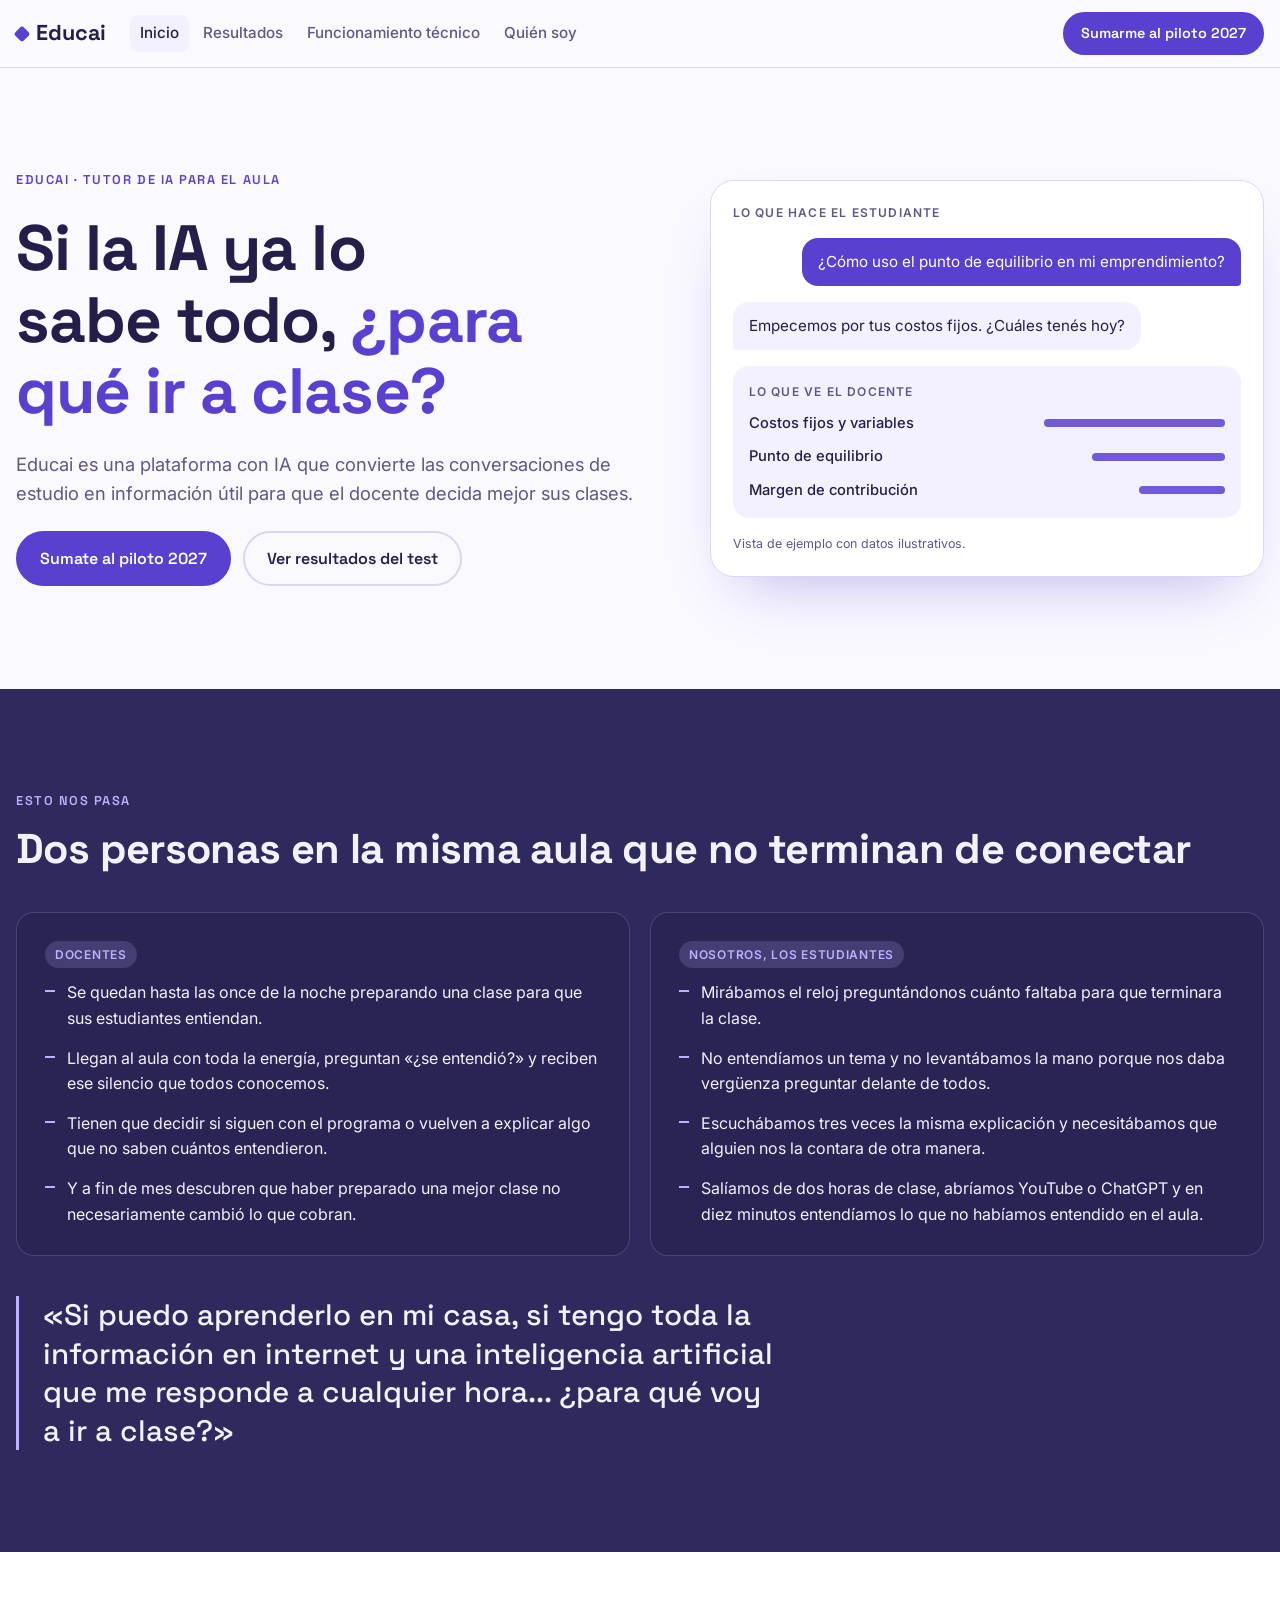
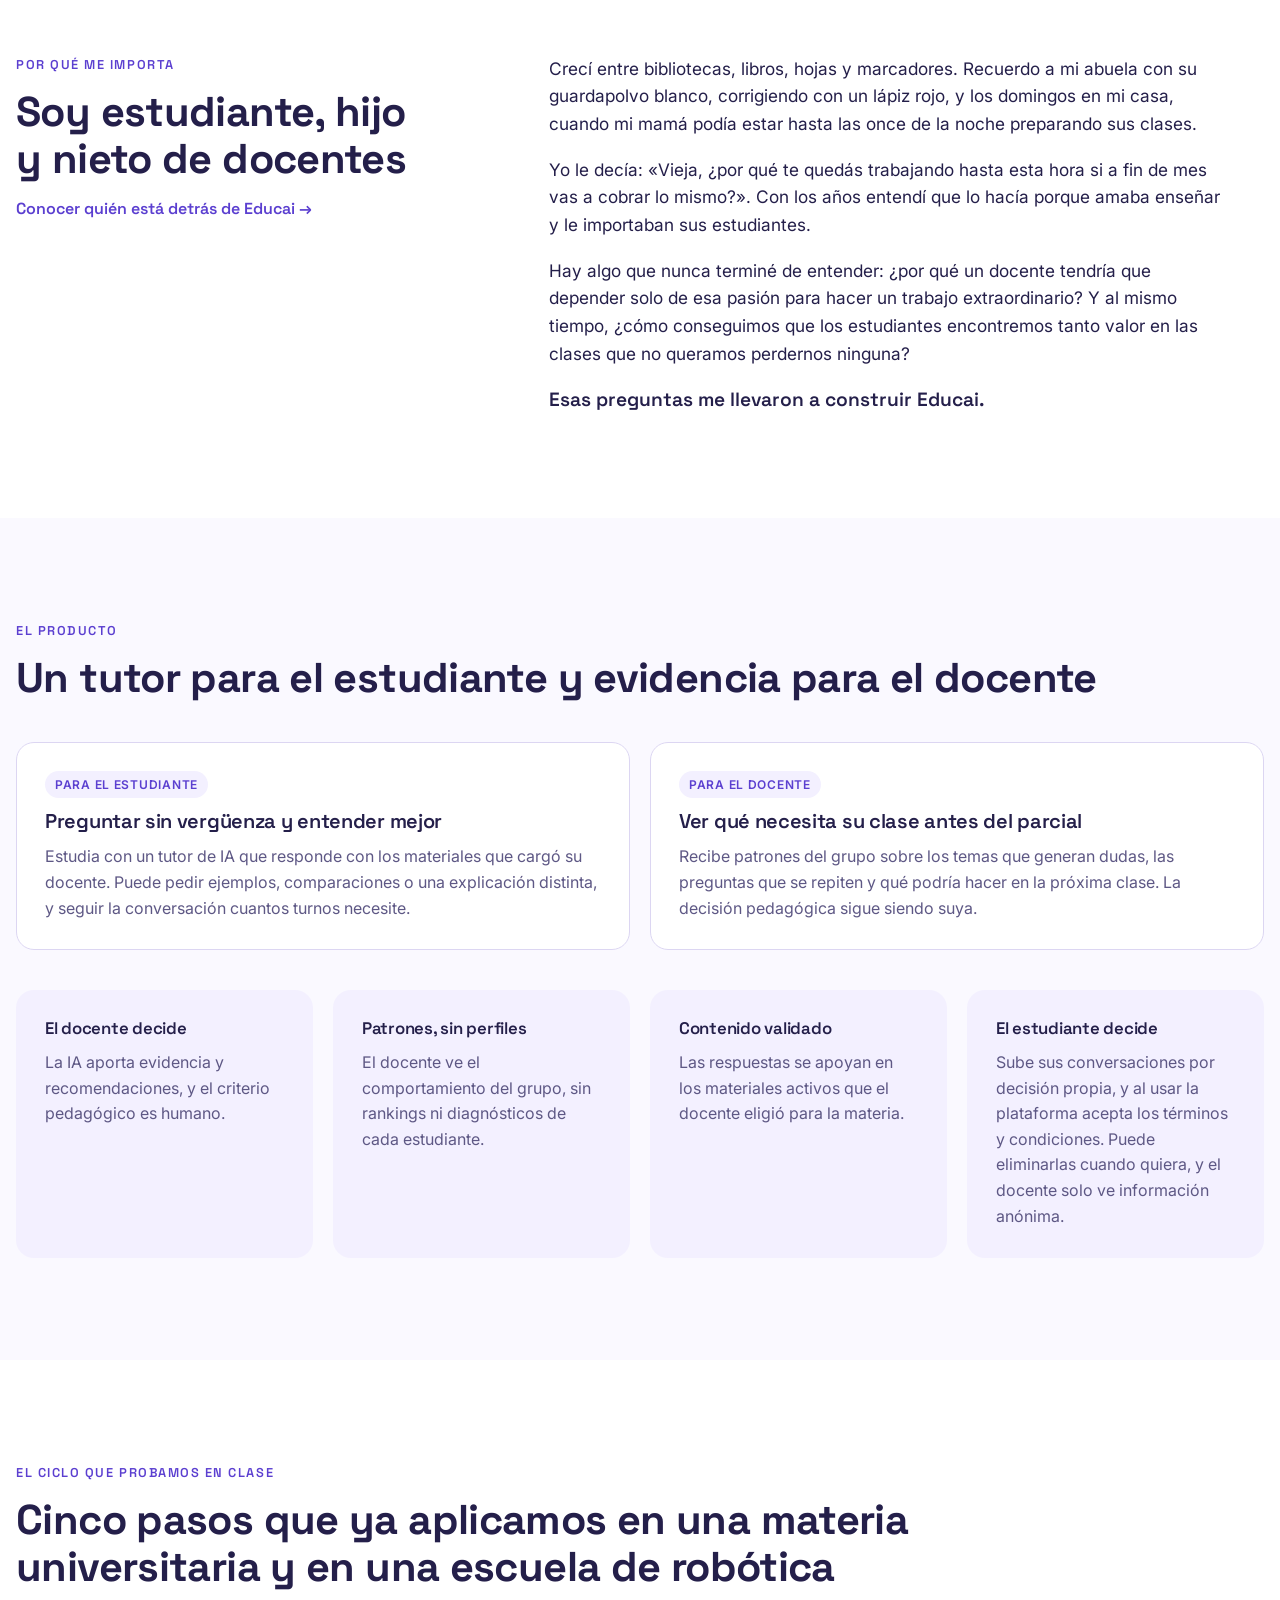
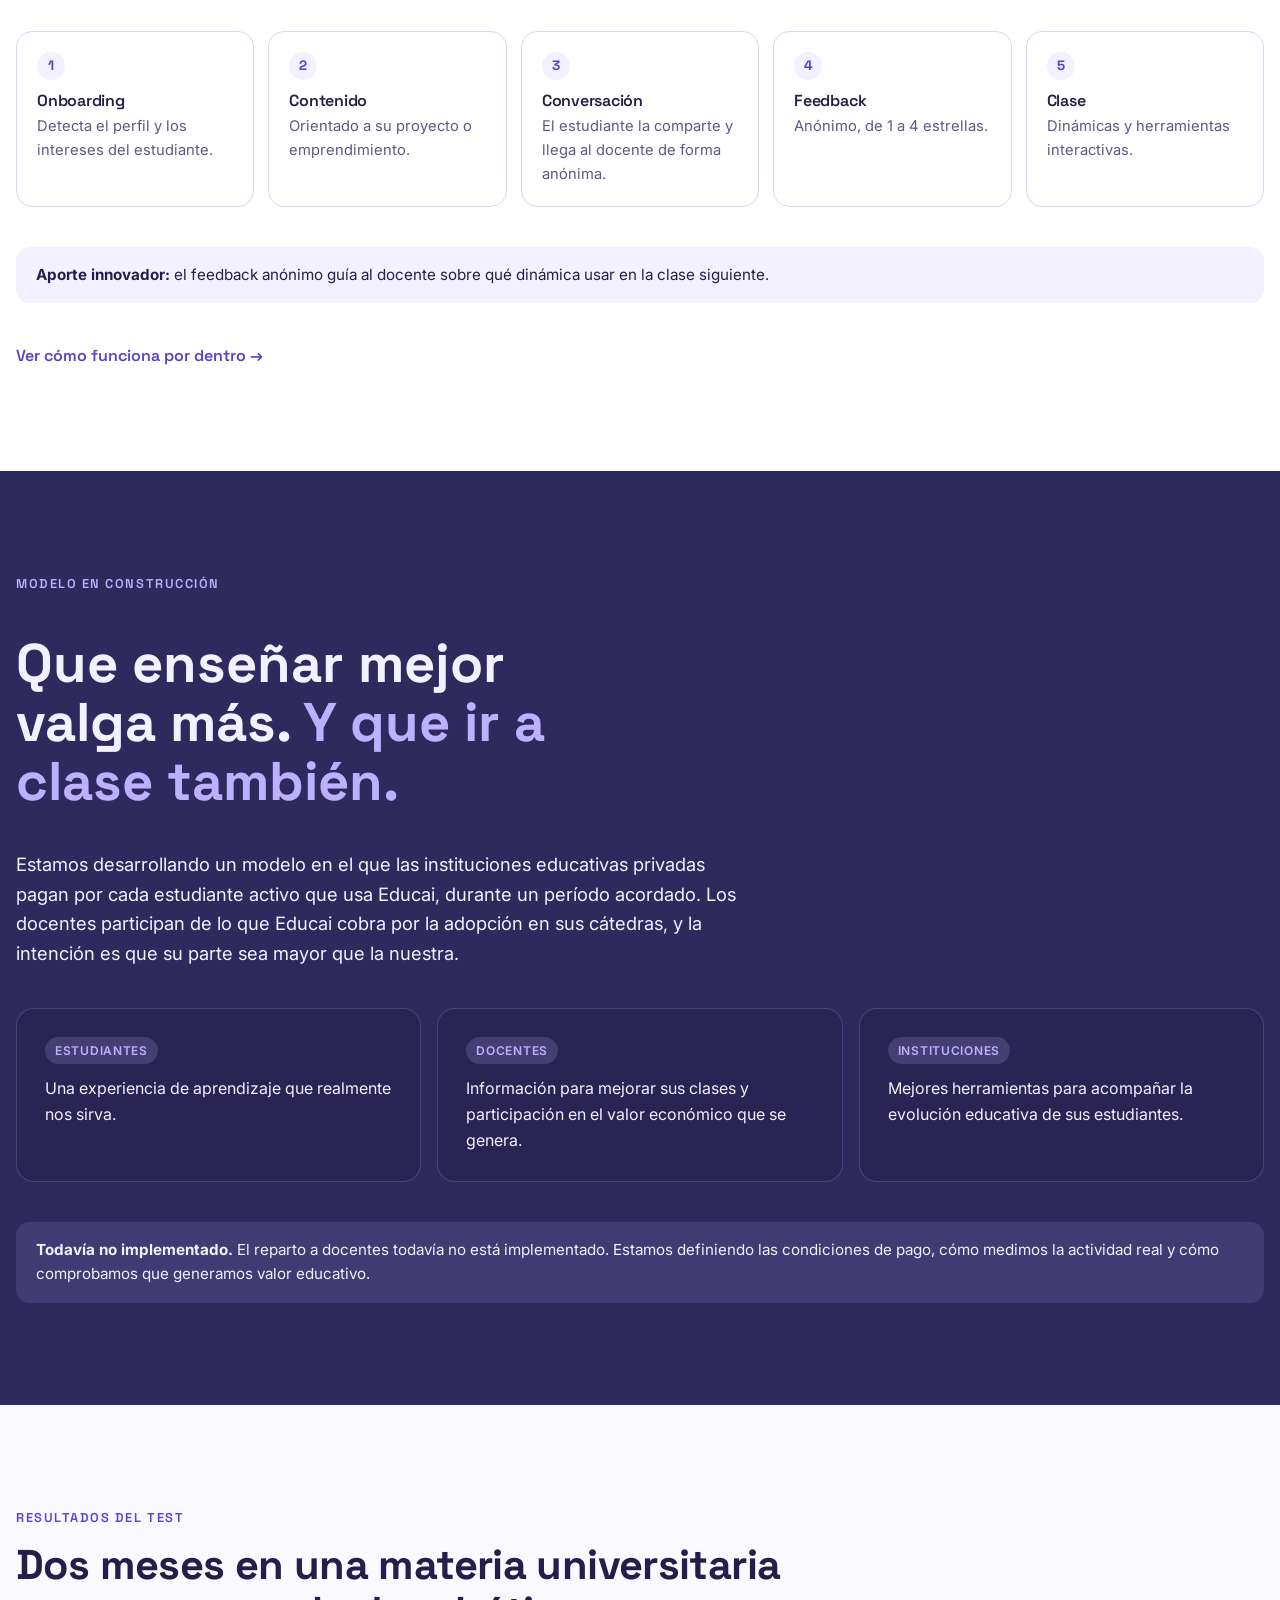
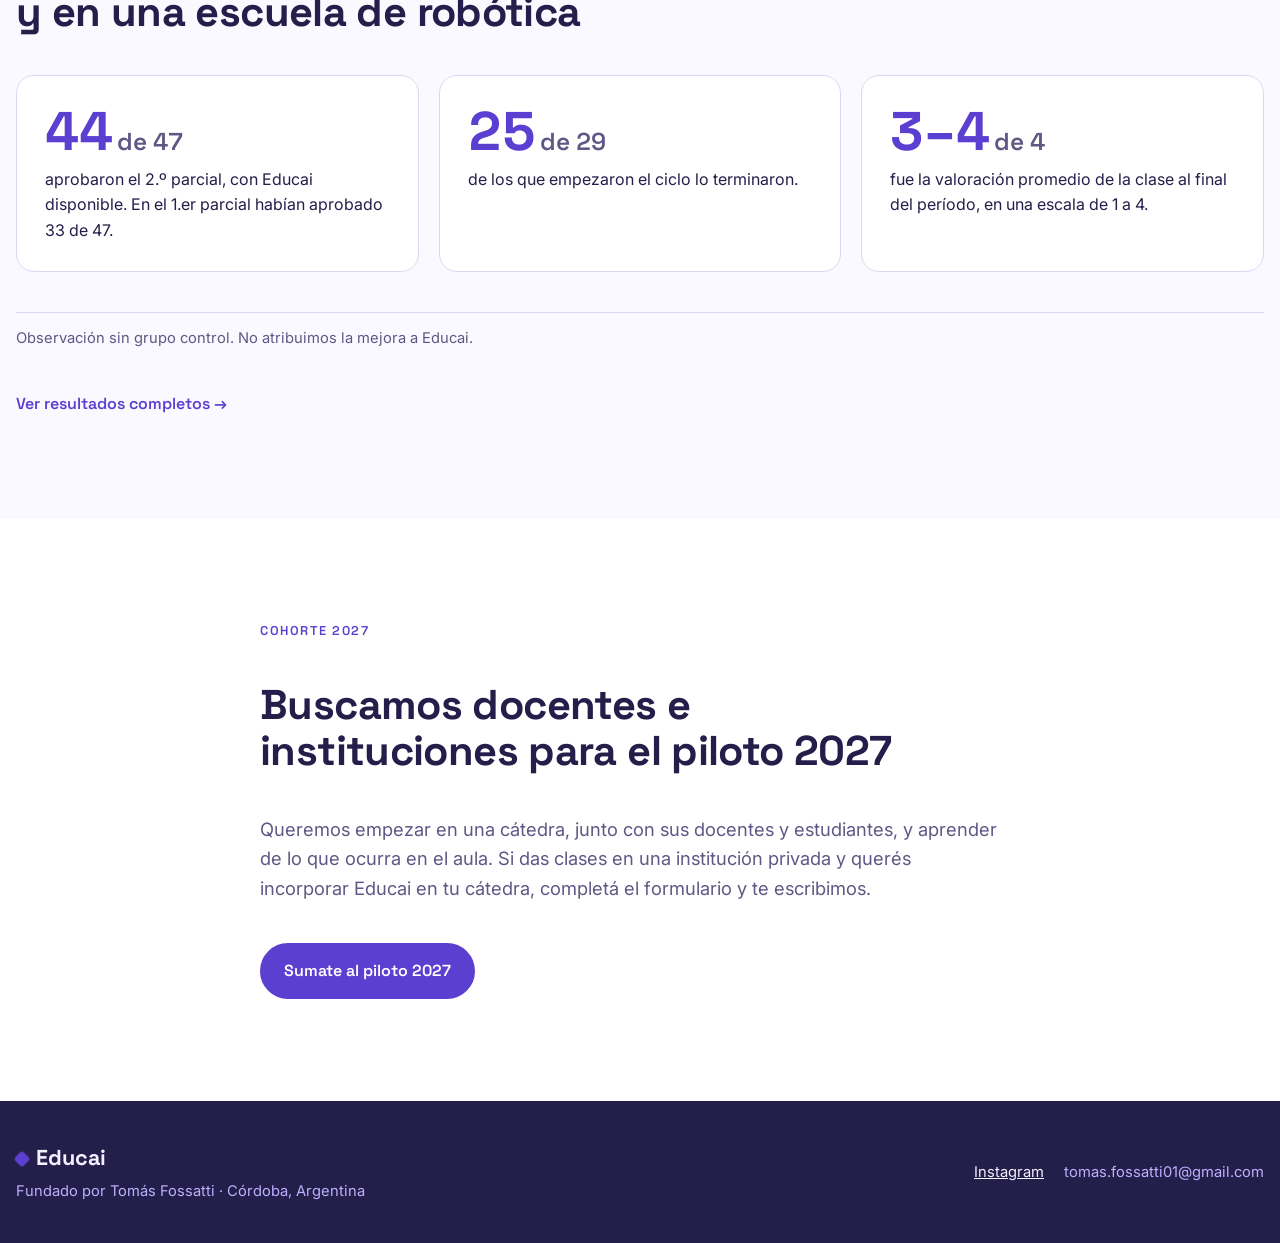
==== index.html @ 040fc328 "Landing como sitio de cuatro vistas, paleta violeta Co-Authored-By: Claude Opus 5.5 <noreply@anthrop" ====
<!doctype html>
<html lang="es">
<head>
<meta charset="utf-8">
<meta name="viewport" content="width=device-width, initial-scale=1, viewport-fit=cover">
<meta name="description" content="Educai es una plataforma con IA que convierte las conversaciones de estudio en información útil para que el docente decida mejor sus clases.">
<style>:root{padding-top:env(safe-area-inset-top,0px);padding-bottom:env(safe-area-inset-bottom,0px)}body{margin:0}img{max-width:100%}[hidden]{display:none!important}</style>
<title>Educai</title>
<link rel="preconnect" href="https://fonts.googleapis.com">
<link rel="stylesheet" href="https://fonts.googleapis.com/css2?family=Space+Grotesk:wght@500;600;700&family=Inter:wght@400;500;600&display=swap">
<style>
/* Layout: bandas a todo el ancho que alternan claro, blanco y oscuro; contenido centrado hasta 1280px; cuatro vistas por hash */
:root{
  --bg:#FAF9FF; --surface:#FFFFFF; --ink:#241F4A; --muted:#5E5885;
  --accent:#5B3FD0; --accent-ink:#FFFFFF; --tint:#F3F0FF; --line:#DCD6F2;
  --dark:#2F2A5E; --dark-deep:#241F4A; --on-dark:#F3F0FF; --on-dark-muted:#BDB0FF; --lilac:#BDB0FF;
  --warn-bg:#FFF6E5; --warn-line:#F0D49A; --warn-ink:#6B4A00;
  --display:"Space Grotesk",ui-sans-serif,system-ui,sans-serif;
  --body:"Inter",ui-sans-serif,system-ui,-apple-system,"Segoe UI",sans-serif;
  --radius:18px;
}
@media (prefers-color-scheme: dark){:root:not([data-theme="light"]){
  --bg:#14112B; --surface:#1C1838; --ink:#ECE8FF; --muted:#A9A2D1;
  --accent:#9A85FF; --accent-ink:#14112B; --tint:#221D45; --line:#352F63;
  --dark:#221D47; --dark-deep:#0E0C22; --on-dark:#F3F0FF; --on-dark-muted:#BDB0FF; --lilac:#BDB0FF;
  --warn-bg:#2E2510; --warn-line:#5C4818; --warn-ink:#F2D598; color-scheme:dark}}
:root[data-theme="dark"]{
  --bg:#14112B; --surface:#1C1838; --ink:#ECE8FF; --muted:#A9A2D1;
  --accent:#9A85FF; --accent-ink:#14112B; --tint:#221D45; --line:#352F63;
  --dark:#221D47; --dark-deep:#0E0C22; --on-dark:#F3F0FF; --on-dark-muted:#BDB0FF; --lilac:#BDB0FF;
  --warn-bg:#2E2510; --warn-line:#5C4818; --warn-ink:#F2D598; color-scheme:dark}

*{box-sizing:border-box}
body{background:var(--bg);color:var(--ink);font-family:var(--body);font-size:16px;line-height:1.6;-webkit-font-smoothing:antialiased}
h1,h2,h3,h4{font-family:var(--display);line-height:1.12;margin:0;text-wrap:balance;letter-spacing:-.015em}
h1{font-size:clamp(2.2rem,5.2vw,4rem);font-weight:700}
h2{font-size:clamp(1.7rem,3.4vw,2.6rem);font-weight:700}
h3{font-size:1.25rem;font-weight:600}
h4{font-size:1.05rem;font-weight:600}
p{margin:0}
a{color:var(--accent)}
a:focus-visible,button:focus-visible{outline:3px solid var(--accent);outline-offset:3px;border-radius:8px}

.band{padding-left:max(16px,env(safe-area-inset-left,0px));padding-right:max(16px,env(safe-area-inset-right,0px));padding-block:clamp(56px,8vw,104px)}
.band.white{background:var(--surface)}
.band.dark{background:var(--dark);color:var(--on-dark)}
.band.dark .eyebrow{color:var(--lilac)}
.wrap{max-width:1280px;margin:0 auto;display:flex;flex-direction:column;gap:40px}
.narrow{max-width:760px}
.eyebrow{font-family:var(--display);font-size:.8rem;font-weight:600;text-transform:uppercase;letter-spacing:.12em;color:var(--accent)}
.lead{font-size:1.15rem;color:var(--muted);max-width:62ch}
.dark .lead{color:var(--on-dark-muted)}
.stack{display:flex;flex-direction:column;gap:14px}
.grid{display:grid;gap:20px}
.g2{grid-template-columns:repeat(auto-fit,minmax(min(100%,420px),1fr))}
.g3{grid-template-columns:repeat(auto-fit,minmax(min(100%,280px),1fr))}
.g4{grid-template-columns:repeat(auto-fit,minmax(min(100%,230px),1fr))}
.g2>*,.g3>*,.g4>*{min-width:0}

/* header */
body::before{content:"";position:fixed;inset:0 0 auto;height:env(safe-area-inset-top,0px);z-index:10;background:var(--bg)}
header.site{position:sticky;top:env(safe-area-inset-top,0px);z-index:9;background:color-mix(in srgb,var(--bg) 92%,transparent);backdrop-filter:blur(10px);border-bottom:1px solid var(--line);padding-left:max(16px,env(safe-area-inset-left,0px));padding-right:max(16px,env(safe-area-inset-right,0px));padding-block:12px}
.nav{max-width:1280px;margin:0 auto;display:flex;align-items:center;gap:24px;flex-wrap:wrap}
.logo{font-family:var(--display);font-weight:700;font-size:1.35rem;text-decoration:none;color:var(--ink);display:flex;align-items:center;gap:8px}
.logo i{width:12px;height:12px;border-radius:3px;background:var(--accent);transform:rotate(45deg);display:inline-block}
.links{display:flex;gap:4px;flex-wrap:wrap;flex:1}
.links a{text-decoration:none;color:var(--muted);font-weight:500;font-size:.95rem;padding:6px 10px;border-radius:8px}
.links a:hover{color:var(--ink);background:var(--tint)}
.links a[aria-current="page"]{color:var(--ink);background:var(--tint)}
.menu-btn{display:none}
@media (max-width:860px){
  .links{order:3;flex-basis:100%;display:none;flex-direction:column}
  .links.open{display:flex}
  .menu-btn{display:inline-flex;margin-left:auto;background:none;border:1px solid var(--line);color:var(--ink);border-radius:10px;padding:8px 12px;font:600 .9rem var(--body);cursor:pointer}
  .nav .btn.small{display:none}
}

/* buttons */
.btn{display:inline-flex;align-items:center;gap:8px;font-family:var(--display);font-weight:600;font-size:1rem;text-decoration:none;padding:13px 22px;border-radius:999px;background:var(--accent);color:var(--accent-ink);border:2px solid var(--accent);transition:transform .15s ease}
.btn:hover{transform:translateY(-1px)}
.btn.ghost{background:transparent;color:var(--ink);border-color:var(--line)}
.btn.small{padding:8px 16px;font-size:.9rem}
.dark .btn{background:var(--lilac);border-color:var(--lilac);color:var(--dark-deep)}
.row{display:flex;gap:12px;flex-wrap:wrap;align-items:center}
.more{font-weight:600;text-decoration:none;font-family:var(--display)}
.more:hover{text-decoration:underline}

/* cards */
.card{background:var(--surface);border:1px solid var(--line);border-radius:var(--radius);padding:28px;display:flex;flex-direction:column;gap:12px}
.card.tint{background:var(--tint);border-color:transparent}
.card .muted,.muted{color:var(--muted)}
.dark .card{background:color-mix(in srgb,var(--dark-deep) 55%,var(--dark));border-color:color-mix(in srgb,var(--lilac) 22%,transparent);color:var(--on-dark)}
.dark .muted,.dark .card .muted{color:var(--on-dark-muted)}
.tag{display:inline-block;font-size:.75rem;font-weight:600;letter-spacing:.06em;text-transform:uppercase;color:var(--accent);background:var(--tint);padding:4px 10px;border-radius:999px;align-self:flex-start}
.dark .tag{background:color-mix(in srgb,var(--lilac) 18%,transparent);color:var(--lilac)}
.chips{display:flex;flex-wrap:wrap;gap:8px}
.chip{font-size:.85rem;font-weight:500;padding:6px 12px;border-radius:999px;border:1px solid var(--line);background:var(--surface)}

/* hero */
.hero{display:grid;grid-template-columns:1.15fr 1fr;gap:56px;align-items:center}
.hero>*{min-width:0}
@media (max-width:920px){.hero{grid-template-columns:1fr}}
.hero h1 em{font-style:normal;color:var(--accent)}

/* demo card */
.demo{background:var(--surface);border:1px solid var(--line);border-radius:24px;padding:22px;display:flex;flex-direction:column;gap:16px;box-shadow:0 30px 60px -30px color-mix(in srgb,var(--accent) 40%,transparent)}
.demo-label{font-size:.75rem;font-weight:600;text-transform:uppercase;letter-spacing:.1em;color:var(--muted)}
.bubble{padding:12px 16px;border-radius:16px;font-size:.95rem;max-width:88%}
.bubble.me{align-self:flex-end;background:var(--accent);color:var(--accent-ink);border-bottom-right-radius:4px}
.bubble.ai{align-self:flex-start;background:var(--tint);border-bottom-left-radius:4px}
.teacher{background:var(--tint);border-radius:16px;padding:16px;display:flex;flex-direction:column;gap:10px}
.topic{display:flex;align-items:center;gap:10px;font-size:.92rem;font-weight:500}
.topic b{flex:1;font-weight:500}
.topic span{height:8px;border-radius:4px;background:var(--accent);opacity:.85}
.demo small{font-size:.78rem;color:var(--muted)}

/* tension */
.voices{display:grid;grid-template-columns:1fr 1fr;gap:20px}
.voices>*{min-width:0}
@media (max-width:820px){.voices{grid-template-columns:1fr}}
.voices ul{margin:0;padding:0;list-style:none;display:flex;flex-direction:column;gap:14px}
.voices li{padding-left:22px;position:relative}
.voices li::before{content:"";position:absolute;left:0;top:.62em;width:10px;height:2px;background:var(--lilac)}
blockquote.big{margin:0;font-family:var(--display);font-size:clamp(1.3rem,2.5vw,1.85rem);line-height:1.3;font-weight:500;max-width:40ch;border-left:3px solid var(--lilac);padding-left:24px}

/* story */
.story{display:grid;grid-template-columns:.8fr 1.2fr;gap:56px}
.story>*{min-width:0}
@media (max-width:860px){.story{grid-template-columns:1fr;gap:28px}}
.prose{display:flex;flex-direction:column;gap:18px;font-size:1.08rem;max-width:62ch}
.prose p:last-child{font-family:var(--display);font-weight:600;font-size:1.2rem}

/* principles numbered markers only where sequences */
.steps{display:grid;grid-template-columns:repeat(5,1fr);gap:14px;counter-reset:s}
.steps>*{min-width:0}
@media (max-width:980px){.steps{grid-template-columns:1fr 1fr}}
@media (max-width:520px){.steps{grid-template-columns:1fr}}
.step{background:var(--surface);border:1px solid var(--line);border-radius:16px;padding:20px;display:flex;flex-direction:column;gap:6px;counter-increment:s}
.step::before{content:counter(s);font-family:var(--display);font-weight:700;font-size:.85rem;width:28px;height:28px;border-radius:50%;display:grid;place-items:center;background:var(--tint);color:var(--accent);margin-bottom:6px}
.step h4{font-size:1rem}
.step p{font-size:.92rem;color:var(--muted)}
.note{background:var(--tint);border-radius:14px;padding:16px 20px;font-size:.95rem}
.note.warn{background:var(--warn-bg);border:1px solid var(--warn-line);color:var(--warn-ink)}
.dark .note{background:color-mix(in srgb,var(--lilac) 12%,transparent);color:var(--on-dark)}

/* model */
.slogan{font-family:var(--display);font-size:clamp(2rem,4.6vw,3.4rem);font-weight:700;line-height:1.08;max-width:18ch}
.slogan span{color:var(--lilac)}
.who-gets{display:grid;grid-template-columns:repeat(3,1fr);gap:16px}
.who-gets>*{min-width:0}
@media (max-width:820px){.who-gets{grid-template-columns:1fr}}

/* stats */
.stat{display:flex;flex-direction:column;gap:8px}
.stat .n{font-family:var(--display);font-weight:700;font-size:clamp(2.4rem,5vw,3.4rem);line-height:1;color:var(--accent);font-variant-numeric:tabular-nums}
.stat .n small{font-size:.45em;color:var(--muted);font-weight:600;margin-left:4px}
.caveat{font-size:.92rem;color:var(--muted);border-top:1px solid var(--line);padding-top:14px}

/* bars */
.bars{display:flex;flex-direction:column;gap:18px}
.bar-row{display:grid;grid-template-columns:minmax(0,1fr);gap:6px}
.bar-head{display:flex;justify-content:space-between;gap:12px;font-size:.92rem;flex-wrap:wrap}
.bar-head b{font-variant-numeric:tabular-nums;font-family:var(--display)}
.track{height:28px;border-radius:8px;background:var(--tint);position:relative;overflow:hidden}
.fill{height:100%;border-radius:8px;background:var(--accent)}
.fill.soft{background:color-mix(in srgb,var(--accent) 45%,var(--tint))}
.axis{display:flex;justify-content:space-between;font-size:.75rem;color:var(--muted);font-variant-numeric:tabular-nums}
.legend{display:flex;gap:16px;flex-wrap:wrap;font-size:.85rem;color:var(--muted)}
.legend i{display:inline-block;width:12px;height:12px;border-radius:3px;margin-right:6px;vertical-align:-1px}

/* tech */
.flow{display:flex;flex-wrap:wrap;gap:8px;align-items:center}
.flow span{background:var(--surface);border:1px solid var(--line);border-radius:10px;padding:8px 12px;font-size:.9rem;font-weight:500}
.flow span.end{background:var(--accent);border-color:var(--accent);color:var(--accent-ink)}
.flow em{font-style:normal;color:var(--muted)}
.cycle{list-style:none;margin:0;padding:0;display:grid;grid-template-columns:repeat(auto-fit,minmax(min(100%,240px),1fr));gap:12px;counter-reset:c}
.cycle li{counter-increment:c;background:var(--surface);border:1px solid var(--line);border-radius:14px;padding:16px 18px 16px 56px;position:relative;font-size:.94rem;min-width:0}
.cycle li::before{content:counter(c);position:absolute;left:16px;top:15px;width:28px;height:28px;border-radius:50%;background:var(--tint);color:var(--accent);font:700 .85rem var(--display);display:grid;place-items:center}
.cycle li b{display:block;font-family:var(--display);font-size:1rem}
.states{display:grid;grid-template-columns:repeat(auto-fit,minmax(min(100%,240px),1fr));gap:12px}
.state{border-radius:14px;padding:18px;border:1px solid var(--line);background:var(--surface);display:flex;flex-direction:column;gap:6px;min-width:0}
.state code{font-family:ui-monospace,SFMono-Regular,Menlo,monospace;font-weight:600;font-size:.85rem;padding:3px 8px;border-radius:6px;align-self:flex-start}
.s0 code{background:var(--tint);color:var(--muted)}
.s1 code{background:var(--warn-bg);color:var(--warn-ink)}
.s2 code{background:var(--accent);color:var(--accent-ink)}
.mono{font-family:ui-monospace,SFMono-Regular,Menlo,monospace;font-size:.88em;background:var(--tint);padding:1px 6px;border-radius:5px}
.spec{display:flex;flex-direction:column;gap:14px;counter-reset:sp}
.spec .card{counter-increment:sp}
.spec h3::before{content:counter(sp) ". ";color:var(--lilac)}
.status{display:grid;grid-template-columns:1fr 1fr;gap:20px}
.status>*{min-width:0}
@media (max-width:760px){.status{grid-template-columns:1fr}}
.check{list-style:none;margin:0;padding:0;display:flex;flex-direction:column;gap:8px}
.check li{display:flex;gap:10px;align-items:baseline;font-size:.96rem}
.check li::before{content:"";flex:none;width:10px;height:10px;border-radius:50%;background:var(--accent);transform:translateY(-1px)}
.check.todo li::before{background:transparent;border:2px solid var(--muted)}

/* quien soy */
.photo{aspect-ratio:4/3;max-width:100%;border-radius:var(--radius);background:linear-gradient(135deg,var(--tint),color-mix(in srgb,var(--accent) 22%,var(--tint)));border:1px dashed var(--line);display:flex;align-items:flex-end;padding:16px;font-size:.85rem;color:var(--muted)}
.photo.tall{aspect-ratio:4/5}
.talk{display:grid;grid-template-columns:1.1fr .9fr;gap:28px;align-items:start}
.talk>*{min-width:0}
@media (max-width:860px){.talk{grid-template-columns:1fr}}
.copy{display:flex;align-items:center;gap:10px;flex-wrap:wrap}
.copy code{font-family:ui-monospace,SFMono-Regular,Menlo,monospace;font-size:.95rem;background:var(--surface);border:1px solid var(--line);padding:8px 12px;border-radius:10px;user-select:all;word-break:break-all}
.copy button{font:600 .9rem var(--body);border:1px solid var(--line);background:var(--surface);color:var(--ink);padding:8px 14px;border-radius:10px;cursor:pointer}

/* footer */
footer{background:var(--dark-deep);color:var(--on-dark-muted);padding-left:max(16px,env(safe-area-inset-left,0px));padding-right:max(16px,env(safe-area-inset-right,0px));padding-block:40px;font-size:.92rem}
footer .wrap{flex-direction:row;flex-wrap:wrap;justify-content:space-between;gap:16px;align-items:center}
footer .logo{color:var(--on-dark)}
footer a{color:var(--on-dark)}

.view{display:block}
@media (prefers-reduced-motion:no-preference){.view{animation:in .35s ease both}@keyframes in{from{opacity:.4;transform:translateY(6px)}to{opacity:1;transform:none}}}
</style>
</head>
<body>

<header class="site">
  <nav class="nav" aria-label="Principal">
    <a class="logo" href="#inicio"><i></i>Educai</a>
    <button class="menu-btn" id="menu-btn" aria-expanded="false" aria-controls="links">Menú</button>
    <div class="links" id="links">
      <a href="#inicio" data-r="inicio">Inicio</a>
      <a href="#resultados" data-r="resultados">Resultados</a>
      <a href="#tecnico" data-r="tecnico">Funcionamiento técnico</a>
      <a href="#quien-soy" data-r="quien-soy">Quién soy</a>
    </div>
    <a class="btn small" href="https://forms.gle/H1VRZcY6WzL2wMh96" target="_blank" rel="noopener">Sumarme al piloto 2027</a>
  </nav>
</header>

<main>
<!-- ================= INICIO ================= -->
<section class="view" id="v-inicio">
  <div class="band">
    <div class="wrap">
      <div class="hero">
        <div class="stack" style="gap:22px">
          <span class="eyebrow">Educai · Tutor de IA para el aula</span>
          <h1>Si la IA ya lo sabe todo, <em>¿para qué ir a clase?</em></h1>
          <p class="lead">Educai es una plataforma con IA que convierte las conversaciones de estudio en información útil para que el docente decida mejor sus clases.</p>
          <div class="row">
            <a class="btn" href="https://forms.gle/H1VRZcY6WzL2wMh96" target="_blank" rel="noopener">Sumate al piloto 2027</a>
            <a class="btn ghost" href="#resultados">Ver resultados del test</a>
          </div>
        </div>
        <div class="demo" aria-label="Vista de ejemplo">
          <span class="demo-label">Lo que hace el estudiante</span>
          <div class="bubble me">¿Cómo uso el punto de equilibrio en mi emprendimiento?</div>
          <div class="bubble ai">Empecemos por tus costos fijos. ¿Cuáles tenés hoy?</div>
          <div class="teacher">
            <span class="demo-label">Lo que ve el docente</span>
            <div class="topic"><b>Costos fijos y variables</b><span style="width:38%"></span></div>
            <div class="topic"><b>Punto de equilibrio</b><span style="width:28%"></span></div>
            <div class="topic"><b>Margen de contribución</b><span style="width:18%"></span></div>
          </div>
          <small>Vista de ejemplo con datos ilustrativos.</small>
        </div>
      </div>
    </div>
  </div>

  <div class="band dark">
    <div class="wrap">
      <div class="stack">
        <span class="eyebrow">Esto nos pasa</span>
        <h2>Dos personas en la misma aula que no terminan de conectar</h2>
      </div>
      <div class="voices">
        <div class="card">
          <span class="tag">Docentes</span>
          <ul>
            <li>Se quedan hasta las once de la noche preparando una clase para que sus estudiantes entiendan.</li>
            <li>Llegan al aula con toda la energía, preguntan «¿se entendió?» y reciben ese silencio que todos conocemos.</li>
            <li>Tienen que decidir si siguen con el programa o vuelven a explicar algo que no saben cuántos entendieron.</li>
            <li>Y a fin de mes descubren que haber preparado una mejor clase no necesariamente cambió lo que cobran.</li>
          </ul>
        </div>
        <div class="card">
          <span class="tag">Nosotros, los estudiantes</span>
          <ul>
            <li>Mirábamos el reloj preguntándonos cuánto faltaba para que terminara la clase.</li>
            <li>No entendíamos un tema y no levantábamos la mano porque nos daba vergüenza preguntar delante de todos.</li>
            <li>Escuchábamos tres veces la misma explicación y necesitábamos que alguien nos la contara de otra manera.</li>
            <li>Salíamos de dos horas de clase, abríamos YouTube o ChatGPT y en diez minutos entendíamos lo que no habíamos entendido en el aula.</li>
          </ul>
        </div>
      </div>
      <blockquote class="big">«Si puedo aprenderlo en mi casa, si tengo toda la información en internet y una inteligencia artificial que me responde a cualquier hora... ¿para qué voy a ir a clase?»</blockquote>
    </div>
  </div>

  <div class="band white">
    <div class="wrap">
      <div class="story">
        <div class="stack">
          <span class="eyebrow">Por qué me importa</span>
          <h2>Soy estudiante, hijo y nieto de docentes</h2>
          <a class="more" href="#quien-soy">Conocer quién está detrás de Educai →</a>
        </div>
        <div class="prose">
          <p>Crecí entre bibliotecas, libros, hojas y marcadores. Recuerdo a mi abuela con su guardapolvo blanco, corrigiendo con un lápiz rojo, y los domingos en mi casa, cuando mi mamá podía estar hasta las once de la noche preparando sus clases.</p>
          <p>Yo le decía: «Vieja, ¿por qué te quedás trabajando hasta esta hora si a fin de mes vas a cobrar lo mismo?». Con los años entendí que lo hacía porque amaba enseñar y le importaban sus estudiantes.</p>
          <p>Hay algo que nunca terminé de entender: ¿por qué un docente tendría que depender solo de esa pasión para hacer un trabajo extraordinario? Y al mismo tiempo, ¿cómo conseguimos que los estudiantes encontremos tanto valor en las clases que no queramos perdernos ninguna?</p>
          <p>Esas preguntas me llevaron a construir Educai.</p>
        </div>
      </div>
    </div>
  </div>

  <div class="band">
    <div class="wrap">
      <div class="stack">
        <span class="eyebrow">El producto</span>
        <h2>Un tutor para el estudiante y evidencia para el docente</h2>
      </div>
      <div class="grid g2">
        <div class="card">
          <span class="tag">Para el estudiante</span>
          <h3>Preguntar sin vergüenza y entender mejor</h3>
          <p class="muted">Estudia con un tutor de IA que responde con los materiales que cargó su docente. Puede pedir ejemplos, comparaciones o una explicación distinta, y seguir la conversación cuantos turnos necesite.</p>
        </div>
        <div class="card">
          <span class="tag">Para el docente</span>
          <h3>Ver qué necesita su clase antes del parcial</h3>
          <p class="muted">Recibe patrones del grupo sobre los temas que generan dudas, las preguntas que se repiten y qué podría hacer en la próxima clase. La decisión pedagógica sigue siendo suya.</p>
        </div>
      </div>
      <div class="grid g4">
        <div class="card tint"><h4>El docente decide</h4><p class="muted">La IA aporta evidencia y recomendaciones, y el criterio pedagógico es humano.</p></div>
        <div class="card tint"><h4>Patrones, sin perfiles</h4><p class="muted">El docente ve el comportamiento del grupo, sin rankings ni diagnósticos de cada estudiante.</p></div>
        <div class="card tint"><h4>Contenido validado</h4><p class="muted">Las respuestas se apoyan en los materiales activos que el docente eligió para la materia.</p></div>
        <div class="card tint"><h4>El estudiante decide</h4><p class="muted">Sube sus conversaciones por decisión propia, y al usar la plataforma acepta los términos y condiciones. Puede eliminarlas cuando quiera, y el docente solo ve información anónima.</p></div>
      </div>
    </div>
  </div>

  <div class="band white">
    <div class="wrap">
      <div class="stack">
        <span class="eyebrow">El ciclo que probamos en clase</span>
        <h2>Cinco pasos que ya aplicamos en una materia universitaria y en una escuela de robótica</h2>
      </div>
      <div class="steps">
        <div class="step"><h4>Onboarding</h4><p>Detecta el perfil y los intereses del estudiante.</p></div>
        <div class="step"><h4>Contenido</h4><p>Orientado a su proyecto o emprendimiento.</p></div>
        <div class="step"><h4>Conversación</h4><p>El estudiante la comparte y llega al docente de forma anónima.</p></div>
        <div class="step"><h4>Feedback</h4><p>Anónimo, de 1 a 4 estrellas.</p></div>
        <div class="step"><h4>Clase</h4><p>Dinámicas y herramientas interactivas.</p></div>
      </div>
      <div class="note"><b>Aporte innovador:</b> el feedback anónimo guía al docente sobre qué dinámica usar en la clase siguiente.</div>
      <a class="more" href="#tecnico">Ver cómo funciona por dentro →</a>
    </div>
  </div>

  <div class="band dark">
    <div class="wrap">
      <span class="eyebrow">Modelo en construcción</span>
      <p class="slogan">Que enseñar mejor valga más. <span>Y que ir a clase también.</span></p>
      <p class="lead" style="color:var(--on-dark)">Estamos desarrollando un modelo en el que las instituciones educativas privadas pagan por cada estudiante activo que usa Educai, durante un período acordado. Los docentes participan de lo que Educai cobra por la adopción en sus cátedras, y la intención es que su parte sea mayor que la nuestra.</p>
      <div class="who-gets">
        <div class="card"><span class="tag">Estudiantes</span><p>Una experiencia de aprendizaje que realmente nos sirva.</p></div>
        <div class="card"><span class="tag">Docentes</span><p>Información para mejorar sus clases y participación en el valor económico que se genera.</p></div>
        <div class="card"><span class="tag">Instituciones</span><p>Mejores herramientas para acompañar la evolución educativa de sus estudiantes.</p></div>
      </div>
      <div class="note"><b>Todavía no implementado.</b> El reparto a docentes todavía no está implementado. Estamos definiendo las condiciones de pago, cómo medimos la actividad real y cómo comprobamos que generamos valor educativo.</div>
    </div>
  </div>

  <div class="band">
    <div class="wrap">
      <div class="stack">
        <span class="eyebrow">Resultados del test</span>
        <h2>Dos meses en una materia universitaria y en una escuela de robótica</h2>
      </div>
      <div class="grid g3">
        <div class="card stat"><span class="n">44<small>de 47</small></span><p>aprobaron el 2.º parcial, con Educai disponible. En el 1.er parcial habían aprobado 33 de 47.</p></div>
        <div class="card stat"><span class="n">25<small>de 29</small></span><p>de los que empezaron el ciclo lo terminaron.</p></div>
        <div class="card stat"><span class="n">3–4<small>de 4</small></span><p>fue la valoración promedio de la clase al final del período, en una escala de 1 a 4.</p></div>
      </div>
      <p class="caveat">Observación sin grupo control. No atribuimos la mejora a Educai.</p>
      <a class="more" href="#resultados">Ver resultados completos →</a>
    </div>
  </div>

  <div class="band white">
    <div class="wrap narrow" style="margin:0 auto">
      <span class="eyebrow">Cohorte 2027</span>
      <h2>Buscamos docentes e instituciones para el piloto 2027</h2>
      <p class="lead">Queremos empezar en una cátedra, junto con sus docentes y estudiantes, y aprender de lo que ocurra en el aula. Si das clases en una institución privada y querés incorporar Educai en tu cátedra, completá el formulario y te escribimos.</p>
      <div class="row"><a class="btn" href="https://forms.gle/H1VRZcY6WzL2wMh96" target="_blank" rel="noopener">Sumate al piloto 2027</a></div>
    </div>
  </div>
</section>

<!-- ================= RESULTADOS ================= -->
<section class="view" id="v-resultados" hidden>
  <div class="band">
    <div class="wrap">
      <div class="stack" style="gap:18px">
        <span class="eyebrow">Resultados del test</span>
        <h1 style="max-width:22ch">Qué pasó durante dos meses en una materia universitaria y en una escuela de robótica</h1>
        <p class="lead">Aplicamos el ciclo completo de Educai durante dos meses y presentamos los resultados en el congreso Innova Educa 21.</p>
      </div>
      <div class="grid g3">
        <div class="stat"><span class="n">2<small>meses</small></span><p class="muted">de ciclo aplicado en clase.</p></div>
        <div class="stat"><span class="n">47<small>estudiantes</small></span><p class="muted">en una materia universitaria.</p></div>
        <div class="stat"><span class="n">20<small>estudiantes</small></span><p class="muted">de 12 a 18 años en una escuela de robótica.</p></div>
      </div>
    </div>
  </div>

  <div class="band white">
    <div class="wrap">
      <div class="grid g2" style="gap:28px">
        <div class="card">
          <span class="tag">Universidad · 47 estudiantes</span>
          <h3>Aprobados por parcial</h3>
          <div class="bars">
            <div class="bar-row">
              <div class="bar-head"><span>1.er parcial, antes de Educai</span><b>33 de 47 · 70 %</b></div>
              <div class="track"><div class="fill soft" style="width:70.2%"></div></div>
            </div>
            <div class="bar-row">
              <div class="bar-head"><span>2.º parcial, con Educai disponible</span><b>44 de 47 · 94 %</b></div>
              <div class="track"><div class="fill" style="width:93.6%"></div></div>
            </div>
            <div class="axis"><span>0 %</span><span>50 %</span><span>100 %</span></div>
          </div>
          <p class="caveat">La aprobación fue mayor y coincide con Educai, sin atribución causal.</p>
        </div>
        <div class="card">
          <span class="tag">Adopción</span>
          <h3>Quiénes usaron Educai y completaron el ciclo</h3>
          <div class="legend"><span><i style="background:color-mix(in srgb,var(--accent) 45%,var(--tint))"></i>Lo usaron</span><span><i style="background:var(--accent)"></i>Completaron el ciclo</span></div>
          <div class="bars">
            <div class="bar-row">
              <div class="bar-head"><span>Universidad · lo usaron</span><b>29 de 47 · 62 %</b></div>
              <div class="track"><div class="fill soft" style="width:61.7%"></div></div>
            </div>
            <div class="bar-row">
              <div class="bar-head"><span>Universidad · completaron</span><b>25 de 47 · 53 %</b></div>
              <div class="track"><div class="fill" style="width:53.2%"></div></div>
            </div>
            <div class="bar-row">
              <div class="bar-head"><span>Robótica · lo usaron</span><b>20 de 20 · 100 %</b></div>
              <div class="track"><div class="fill soft" style="width:100%"></div></div>
            </div>
            <div class="bar-row">
              <div class="bar-head"><span>Robótica · completaron</span><b>20 de 20 · 100 %</b></div>
              <div class="track"><div class="fill" style="width:100%"></div></div>
            </div>
            <div class="axis"><span>0 %</span><span>50 %</span><span>100 %</span></div>
          </div>
        </div>
      </div>
      <div class="grid g3">
        <div class="card tint"><p>29 de 47 estudiantes (62 %) usaron Educai con asistencia estable, lo que sugiere uso fuera del aula.</p></div>
        <div class="card tint"><p><b>25 de 29</b> de los que empezaron el ciclo lo terminaron.</p></div>
        <div class="card tint"><p><b>De 1–2 a 3–4</b> pasó la valoración promedio de la clase entre el inicio y el final del período, en una escala de 1 a 4.</p></div>
      </div>
    </div>
  </div>

  <div class="band">
    <div class="wrap">
      <div class="stack">
        <span class="eyebrow">Observaciones cualitativas</span>
        <h2>Lo que observamos en clase</h2>
      </div>
      <div class="grid g3">
        <div class="card"><h3>Preguntas más puntuales</h3><p class="muted">Los estudiantes llegaban a clase con más curiosidad y con dudas más concretas.</p></div>
        <div class="card"><h3>Sentido en el contenido</h3><p class="muted">La competencia en clase ayudó a que los estudiantes le vieran sentido a lo que aprendían.</p></div>
        <div class="card"><h3>Docente más motivado</h3><p class="muted">Al ver el efecto de sus clases, el docente se sintió más motivado.</p></div>
      </div>
      <div class="note">En la escuela de robótica, los 20 estudiantes usaron Educai y los 20 completaron el ciclo, con ejercicios adaptados a la fase de cada proyecto.</div>
    </div>
  </div>

  <div class="band white">
    <div class="wrap">
      <div class="grid g2" style="gap:28px">
        <div class="card" style="border-color:var(--warn-line)">
          <span class="eyebrow">Límites del test</span>
          <h3>Lo que todavía no podemos afirmar</h3>
          <p>El diseño fue observacional y no tuvo grupo control. El anonimato impide vincular el uso con el desempeño de cada estudiante, no se controló la dificultad de los parciales y no conocemos las razones por las que 18 estudiantes no lo usaron.</p>
        </div>
        <div class="card">
          <span class="eyebrow">Próximos pasos</span>
          <h3>Qué vamos a medir en 2027</h3>
          <p>Vamos a sumar un grupo control, a estudiar por qué 18 estudiantes no lo usaron y a medir el impacto en el aprendizaje.</p>
        </div>
      </div>
    </div>
  </div>

  <div class="band dark">
    <div class="wrap narrow" style="margin:0 auto">
      <h2>Sumate a la cohorte 2027 y ayudanos a medir el impacto</h2>
      <p class="lead">Buscamos docentes e instituciones que quieran probar Educai con un grupo control.</p>
      <div class="row"><a class="btn" href="https://forms.gle/H1VRZcY6WzL2wMh96" target="_blank" rel="noopener">Sumate al piloto 2027</a></div>
    </div>
  </div>
</section>

<!-- ================= TÉCNICO ================= -->
<section class="view" id="v-tecnico" hidden>
  <div class="band">
    <div class="wrap">
      <div class="stack" style="gap:18px">
        <span class="eyebrow">Funcionamiento técnico</span>
        <h1>Cómo funciona Educai por dentro</h1>
        <p class="lead">Educai ya funciona como un MVP desplegado en producción, con flujo de estudiante, flujo de docente y lógica analítica. Convierte conversaciones individuales en patrones colectivos sin construir perfiles de cada alumno.</p>
        <div class="chips"><span class="chip">Next.js</span><span class="chip">React</span><span class="chip">TypeScript</span><span class="chip">PostgreSQL</span><span class="chip">Prisma</span><span class="chip">Render</span></div>
        <div class="row"><a class="btn" href="https://forms.gle/H1VRZcY6WzL2wMh96" target="_blank" rel="noopener">Sumate al piloto 2027</a></div>
      </div>
    </div>
  </div>

  <div class="band white">
    <div class="wrap">
      <div class="stack">
        <span class="eyebrow">El ciclo completo</span>
        <h2>Del contenido del docente a una nueva decisión docente</h2>
      </div>
      <ol class="cycle">
        <li><b>Contenido docente</b>El docente carga y activa los materiales de su materia.</li>
        <li><b>Estudio con IA</b>El estudiante conversa con un tutor que usa esos materiales.</li>
        <li><b>Conversaciones</b>Cada interacción queda como una conversación de varios turnos.</li>
        <li><b>Análisis</b>La IA detecta conceptos y señales dentro de las conversaciones.</li>
        <li><b>Patrones de aprendizaje</b>Las señales se agrupan por concepto entre participantes independientes.</li>
        <li><b>Decisión docente</b>El docente ve insights y recomendaciones, y decide qué hacer.</li>
        <li><b>Intervención en clase</b>Registra su acción y realiza la sesión de clase.</li>
        <li><b>Feedback</b>Los estudiantes responden con una valoración y un comentario.</li>
        <li><b>Nueva evidencia</b>Las conversaciones siguientes permiten comparar señales antes y después.</li>
      </ol>
    </div>
  </div>

  <div class="band">
    <div class="wrap">
      <div class="grid g2" style="gap:40px;align-items:start">
        <div class="stack">
          <span class="eyebrow">Tutor con contenido validado</span>
          <h2>El docente controla de dónde responde la IA</h2>
          <p>El docente carga materiales en texto, Markdown o PDF, y cada uno tiene un estado: borrador (<span class="mono">DRAFT</span>), activo (<span class="mono">ACTIVE</span>) o retirado (<span class="mono">RETIRED</span>). Solo los materiales activos se usan para recuperar contexto durante las conversaciones. Educai conserva la trazabilidad de qué fragmentos se usaron en cada respuesta.</p>
          <p class="muted">Hoy la búsqueda es principalmente léxica, y todavía no usa embeddings ni una base vectorial.</p>
        </div>
        <div class="card">
          <span class="tag">Flujo de recuperación (RAG)</span>
          <ol class="cycle" style="grid-template-columns:1fr">
            <li>El docente carga el material.</li>
            <li>Educai extrae el texto y lo divide en fragmentos.</li>
            <li>Guarda esos fragmentos.</li>
            <li>Cuando el estudiante pregunta, busca los fragmentos relacionados.</li>
            <li>Los envía a la IA junto con la pregunta.</li>
            <li>Genera una respuesta contextualizada y registra qué fragmentos usó.</li>
          </ol>
        </div>
      </div>
    </div>
  </div>

  <div class="band white">
    <div class="wrap">
      <div class="stack">
        <span class="eyebrow">Del chat al patrón colectivo</span>
        <h2>Educai busca señales y agrega evidencia por participante</h2>
        <p class="lead">Además de guardar la conversación que necesita el estudiante, Educai la analiza y detecta preguntas, confusiones, reformulaciones, conceptos involucrados, tipos de explicación y señales de comprensión. La IA devuelve el análisis bajo un esquema estructurado que se valida antes de guardarlo, y esas señales son observaciones sobre la conversación, sin convertirse en una nota. Para que una conversación intensa de una sola persona no distorsione el resultado, la agregación cuenta participantes independientes y deja de lado la cantidad de mensajes.</p>
      </div>
      <div class="states">
        <div class="state s0"><code>NO_DATA</code><p>No hay señales suficientes para ese concepto.</p></div>
        <div class="state s1"><code>INSUFFICIENT</code><p>Hay señales, pero en pocas personas. Educai lo reconoce y evita convertirlo en una conclusión grupal.</p></div>
        <div class="state s2"><code>SUFFICIENT</code><p>El patrón aparece en al menos 3 participantes independientes (umbral configurable) y se muestra al docente como evidencia agregada.</p></div>
      </div>
      <div class="card tint">
        <span class="demo-label">Ejemplo del mensaje que ve el docente</span>
        <p style="font-family:var(--display);font-size:1.2rem;font-weight:500">«Varios participantes muestran señales relacionadas con dificultades para distinguir correlación y causalidad.»</p>
        <p class="muted">Educai evita los diagnósticos individuales y habla del grupo.</p>
      </div>
    </div>
  </div>

  <div class="band">
    <div class="wrap">
      <div class="stack">
        <span class="eyebrow">Insights y seguimiento</span>
        <h2>De la evidencia a la acción en clase</h2>
      </div>
      <div class="grid g4">
        <div class="card"><h4>Insight</h4><p class="muted">Cuando hay evidencia suficiente, incluye el concepto, los participantes afectados sobre el total, la proporción, el estado de evidencia, un resumen y fragmentos anonimizados y sanitizados.</p></div>
        <div class="card"><h4>Recomendación</h4><p class="muted">Concreta, ligada a la evidencia y ejecutable en una clase. Por ejemplo: usar dos casos comparativos donde exista una correlación sin relación causal.</p></div>
        <div class="card"><h4>Intervención</h4><p class="muted">El docente registra qué hizo, como explicar de nuevo, usar otro ejemplo, hacer una actividad práctica o abrir una discusión, y queda conectada con el insight.</p></div>
        <div class="card"><h4>Sesiones y feedback</h4><p class="muted">El docente abre y cierra sesiones de clase, y después los estudiantes dejan una valoración y un comentario que llegan en resultados agregados.</p></div>
      </div>
      <p class="caveat">Educai muestra una comparación de señales antes y después de una intervención. Una mejora posterior no demuestra por sí sola que la intervención la haya causado.</p>
    </div>
  </div>

  <div class="band white">
    <div class="wrap">
      <div class="stack">
        <span class="eyebrow">Privacidad desde la arquitectura</span>
        <h2>Identidad, análisis y agregación van por separado</h2>
        <p class="lead">La conversación pertenece a la experiencia privada del estudiante. Las señales se transforman antes de llegar al docente, que trabaja sobre el insight del grupo y no sobre un expediente individual.</p>
      </div>
      <div class="flow" aria-label="Flujo de datos">
        <span>Alumno identificado</span><em>→</em><span>Conversación</span><em>→</em><span>Análisis</span><em>→</em><span>Pseudonimización</span><em>→</em><span>Agregación</span><em>→</em><span>Insight grupal</span><em>→</em><span class="end">Docente</span>
      </div>
      <div class="grid g3">
        <div class="card tint"><h4>Patrones colectivos</h4><p class="muted">El docente no dispone de perfiles analíticos individuales, rankings, métricas cognitivas por alumno ni diagnósticos automáticos.</p></div>
        <div class="card tint"><h4>Eliminación real</h4><p class="muted">Cuando el estudiante elimina una conversación, también se eliminan los análisis y señales derivados, y se recalculan los agregados.</p></div>
        <div class="card tint"><h4>Evidencia anonimizada</h4><p class="muted">Los fragmentos que ve el docente están anonimizados y sanitizados, y solo aparecen cuando hay evidencia grupal suficiente.</p></div>
      </div>
    </div>
  </div>

  <div class="band dark">
    <div class="wrap">
      <div class="stack">
        <span class="eyebrow">Hacia dónde va · especificado, todavía no construido</span>
        <h2>De la evidencia a la próxima decisión</h2>
        <p class="lead">Además del MVP, tenemos escritas las especificaciones (versión 1.0) de la capa que sigue. Las incluimos acá porque muestran cómo pensamos el producto, pero no las contamos como funcionalidades existentes.</p>
      </div>
      <div class="spec">
        <div class="card"><h3>Motor de interpretación</h3><p class="muted">Convierte varias señales sobre una capacidad en un estado visible con cuatro etiquetas: «Todavía no sabemos», «En desarrollo», «Evidencia sólida» y «Conviene revisar». Son etiquetas operativas que salen de evidencia observable, y no porcentajes de comprensión. Para llegar a «Evidencia sólida» pide al menos dos oportunidades independientes, una de ellas de calidad alta y con poca ayuda. Una sola respuesta, correcta o incorrecta, no cambia el estado. Los umbrales están pensados como hipótesis a calibrar en un piloto.</p></div>
        <div class="card"><h3>Motor de recomendación</h3><p class="muted">Toma esa interpretación, el cronograma y las restricciones del aula, y propone una sola acción principal con su motivo. Para el docente trabaja siempre con agregados: la unidad es la capacidad o el patrón del grupo, nunca un alumno señalado. Las reglas de prioridad viven en código versionado y la IA ayuda a redactar y a proponer variantes, pero no decide umbrales ni quién entra en un cálculo.</p></div>
        <div class="card"><h3>Panel docente por cátedra</h3><p class="muted">Cada cátedra queda aislada de las demás. La pantalla de inicio responde en unos segundos dónde está la cursada, qué necesita el aula y qué conviene hacer en la próxima clase, con un mapa de aprendizaje vinculado al programa y un botón para cerrar la clase. Los porcentajes se calculan solo sobre estudiantes con evidencia suficiente: si 12 de 27 necesitan revisar un tema, se muestra 44 % «basado en 27», y no 12 sobre los 42 inscriptos. Con menos de 5 estudiantes no se muestra el agregado.</p></div>
        <div class="card"><h3>Diseño de experiencias de clase</h3><p class="muted">La pregunta de partida es qué comportamiento queremos provocar para que el estudiante necesite aprender el contenido. De ahí salen el desafío, la dinámica, el feedback y la evidencia que deja. La creatividad de la dinámica es un medio, y lo que importa es el aprendizaje que se pueda mostrar. Si la tecnología no mejora lo que se logra con papel o pizarra, el sistema recomienda una experiencia presencial.</p></div>
        <div class="card"><h3>Onboarding de autodescubrimiento</h3><p class="muted">Una conversación estructurada de unos 10 a 12 minutos, en cinco etapas, que arma una primera hipótesis profesional del estudiante y le propone experimentos para ponerla a prueba. El resultado se presenta como hipótesis y no como identidad. Es una propuesta de rediseño y está separada del perfil académico.</p></div>
      </div>
    </div>
  </div>

  <div class="band">
    <div class="wrap">
      <div class="stack">
        <span class="eyebrow">Estado actual del MVP</span>
        <h2>Lo que ya funciona y lo que todavía falta</h2>
      </div>
      <div class="status">
        <div class="card">
          <h3>Ya funciona</h3>
          <ul class="check">
            <li>Autenticación y roles</li><li>Materias y códigos de ingreso</li><li>Carga de PDF, Markdown y texto</li><li>Versionado y estados de materiales</li><li>Actividades</li><li>Tutor multi-turno con RAG</li><li>Trazabilidad de fuentes</li><li>Análisis estructurado con IA</li><li>Pseudonimización y agregación</li><li>Insights y recomendaciones</li><li>Intervenciones y sesiones</li><li>Feedback y comparación antes y después</li><li>Eliminación de conversaciones</li>
          </ul>
        </div>
        <div class="card">
          <h3>Todavía falta</h3>
          <ul class="check todo">
            <li>Recuperación semántica con embeddings</li><li>Análisis asincrónico para escalar</li><li>Almacenamiento de archivos fuera de PostgreSQL</li><li>SSO, SAML y directorios universitarios</li><li>Políticas de retención configurables</li><li>Auditoría completa y exportable</li><li>Más tests de punta a punta</li><li>Motores de interpretación y recomendación v1.0</li><li>Mapa de aprendizaje y cierre de clase</li><li>Onboarding de autodescubrimiento</li>
          </ul>
        </div>
      </div>
      <p class="caveat">Los insights agregados y el mapa de temas todavía no se evaluaron en el test con estudiantes.</p>
    </div>
  </div>

  <div class="band white">
    <div class="wrap narrow" style="margin:0 auto">
      <h2>Probá Educai en tu cátedra</h2>
      <p class="lead">Buscamos docentes e instituciones para la cohorte 2027.</p>
      <div class="row"><a class="btn" href="https://forms.gle/H1VRZcY6WzL2wMh96" target="_blank" rel="noopener">Sumate al piloto 2027</a></div>
    </div>
  </div>
</section>

<!-- ================= QUIÉN SOY ================= -->
<section class="view" id="v-quien-soy" hidden>
  <div class="band">
    <div class="wrap">
      <div class="hero">
        <div class="stack" style="gap:20px">
          <span class="eyebrow">Quién soy</span>
          <h1>Tomás Fossatti</h1>
          <p class="lead">Soy hijo y nieto de docentes. Vivo la educación desde adentro y construyo experiencias para que el aula tenga lo que el celular no te da.</p>
          <div class="chips"><span class="chip">Emprendedor</span><span class="chip">Estudiante</span><span class="chip">TEDx</span><span class="chip">Córdoba, Argentina</span></div>
        </div>
        <div class="photo tall">Foto: Tomás durante su charla TEDx</div>
      </div>
    </div>
  </div>

  <div class="band dark">
    <div class="wrap">
      <span class="eyebrow">Perspectiva</span>
      <h2>Ir a clase tiene que valer la pena. Enseñar también.</h2>
      <div class="prose" style="color:var(--on-dark)">
        <p style="font-family:var(--body);font-weight:400;font-size:1.08rem">Mi pregunta guía es esta: «Si puedo aprender en casa, ¿para qué ir a clase?». Hoy creo que una clase tiene que darte algo más difícil de conseguir que una buena explicación: la pregunta que te daba vergüenza hacer, la discusión con alguien que piensa distinto, un desafío que no podés resolver solo.</p>
        <p style="font-family:var(--body);font-weight:400;font-size:1.08rem">Por eso diseño productos y experiencias para potenciar el aprendizaje dentro y fuera del aula. Si queremos mejores ingenieros, médicos y profesionales, tenemos que cuidar a quienes los forman.</p>
        <p>Una idea educativa vale lo que aguanta cuando la usa otra persona. Prefiero diseñar pruebas chicas que me obliguen a cambiar de opinión antes que enamorarme de la explicación perfecta.</p>
      </div>
    </div>
  </div>

  <div class="band white">
    <div class="wrap">
      <div class="stack">
        <span class="eyebrow">Proyectos</span>
        <h2>Donde pongo a prueba estas ideas</h2>
        <p class="lead">Uno para estudiantes y otro para docentes. Los dos buscan que el aula tenga lo que el celular no te da.</p>
      </div>
      <div class="grid g2">
        <div class="card">
          <span class="tag">Comunidad I+D · estudiantes</span>
          <h3>Espacio IDI</h3>
          <p class="muted">Una comunidad de estudiantes que pone en práctica lo que aprende resolviendo problemas reales de empresas locales a través de Innovatones, con equipos multidisciplinarios y tiempo limitado.</p>
        </div>
        <div class="card">
          <span class="tag">Startup ed-tech · docentes</span>
          <h3>Educai</h3>
          <p class="muted">Los estudiantes estudian con un tutor de IA basado en los materiales de la materia, y el docente ve patrones del grupo sobre qué preguntas se repiten para decidir qué hacer en clase.</p>
          <a class="more" href="#inicio">Conocer el producto →</a>
        </div>
      </div>
    </div>
  </div>

  <div class="band">
    <div class="wrap">
      <div class="stack">
        <span class="eyebrow">Exposiciones</span>
        <h2>Ideas puestas en conversación</h2>
      </div>
      <div class="talk">
        <div class="card">
          <span class="tag">Charla TEDx · 6 de noviembre de 2025</span>
          <h3>AI in the classroom: From fear to replacement</h3>
          <p class="muted">Una charla en TEDxUniversidad Siglo 21 sobre el futuro del aprendizaje, la transformación del aula y el desafío de crear experiencias educativas que motiven y vayan más allá de transmitir contenidos.</p>
          <a class="more" href="https://www.youtube.com/watch?v=n1LSi7t5WKs" target="_blank" rel="noopener">Ver la charla en YouTube →</a>
        </div>
        <div class="grid" style="grid-template-columns:1fr 1fr">
          <div class="photo">Foto del escenario TEDx</div>
          <div class="photo">Foto del escenario TEDx</div>
        </div>
      </div>
      <div class="card">
        <span class="tag">Ferias, congresos y sesiones con mentores</span>
        <p>Presenté Educai en Feria21 Tech 2025, en la Universidad Siglo 21, en el congreso Innova Educa 21 y en una sesión de Meet the mentors con mentores de Endeavor.</p>
        <div class="grid g3">
          <div class="photo">Stand de Educai en Feria21 Tech 2025, Universidad Siglo 21</div>
          <div class="photo">Conversando con visitantes en Feria21 Tech 2025</div>
          <div class="photo">Meet the mentors, con mentores de Endeavor</div>
        </div>
      </div>
      <div class="grid g2">
        <div class="card tint">
          <span class="tag">Congreso Innova Educa 21</span>
          <p>Póster con los resultados del test de Educai.</p>
          <a class="more" href="#resultados">Ver los resultados →</a>
        </div>
        <div class="card tint">
          <span class="tag">Entrevista · 4 de junio de 2025</span>
          <h4>Cuando una IA deja de hablar como nosotros, ¿cómo sabemos qué está haciendo?</h4>
          <p class="muted">Una reflexión sobre la comunicación entre agentes de IA, a partir de una entrevista en La Gaceta.</p>
        </div>
      </div>
    </div>
  </div>

  <div class="band dark">
    <div class="wrap narrow" style="margin:0 auto">
      <span class="eyebrow">Contacto</span>
      <h2>¿Estás pensando en problemas parecidos?</h2>
      <p class="lead">Quiero hablar con más docentes, responsables académicos y founders que construyen experiencias de aprendizaje. Si das clases en una institución privada y querés incorporar Educai en tu cátedra, escribime.</p>
      <div class="row">
        <a class="btn" href="mailto:tomas.fossatti01@gmail.com">Hablemos</a>
      </div>
      <div class="copy">
        <code id="mail">tomas.fossatti01@gmail.com</code>
        <button type="button" id="copy-btn">Copiar correo</button>
      </div>
    </div>
  </div>
</section>
</main>

<footer>
  <div class="wrap">
    <div class="stack" style="gap:4px">
      <a class="logo" href="#inicio"><i></i>Educai</a>
      <span>Fundado por Tomás Fossatti · Córdoba, Argentina</span>
    </div>
    <div class="row" style="gap:20px">
      <a href="https://www.instagram.com/tomasfossatti_/" target="_blank" rel="noopener">Instagram</a>
      <span>tomas.fossatti01@gmail.com</span>
    </div>
  </div>
</footer>

<script>
(function(){
  var routes=["inicio","resultados","tecnico","quien-soy"];
  var links=document.getElementById("links"), mb=document.getElementById("menu-btn");
  function show(){
    var r=(location.hash||"").slice(1);
    if(routes.indexOf(r)<0) r="inicio";
    routes.forEach(function(x){document.getElementById("v-"+x).hidden=(x!==r);});
    document.querySelectorAll(".links a").forEach(function(a){
      if(a.dataset.r===r) a.setAttribute("aria-current","page"); else a.removeAttribute("aria-current");
    });
    links.classList.remove("open"); mb.setAttribute("aria-expanded","false");
    window.scrollTo(0,0);
  }
  window.addEventListener("hashchange",show); show();
  mb.addEventListener("click",function(){
    var o=links.classList.toggle("open"); mb.setAttribute("aria-expanded",o?"true":"false");
  });
  var cb=document.getElementById("copy-btn");
  cb.addEventListener("click",function(){
    var t=document.getElementById("mail").textContent;
    function sel(){var r=document.createRange();r.selectNodeContents(document.getElementById("mail"));var s=getSelection();s.removeAllRanges();s.addRange(r);cb.textContent="Seleccionado";}
    try{navigator.clipboard.writeText(t).then(function(){cb.textContent="Copiado";},sel);}catch(e){sel();}
  });
})();
</script>
</body>
</html>
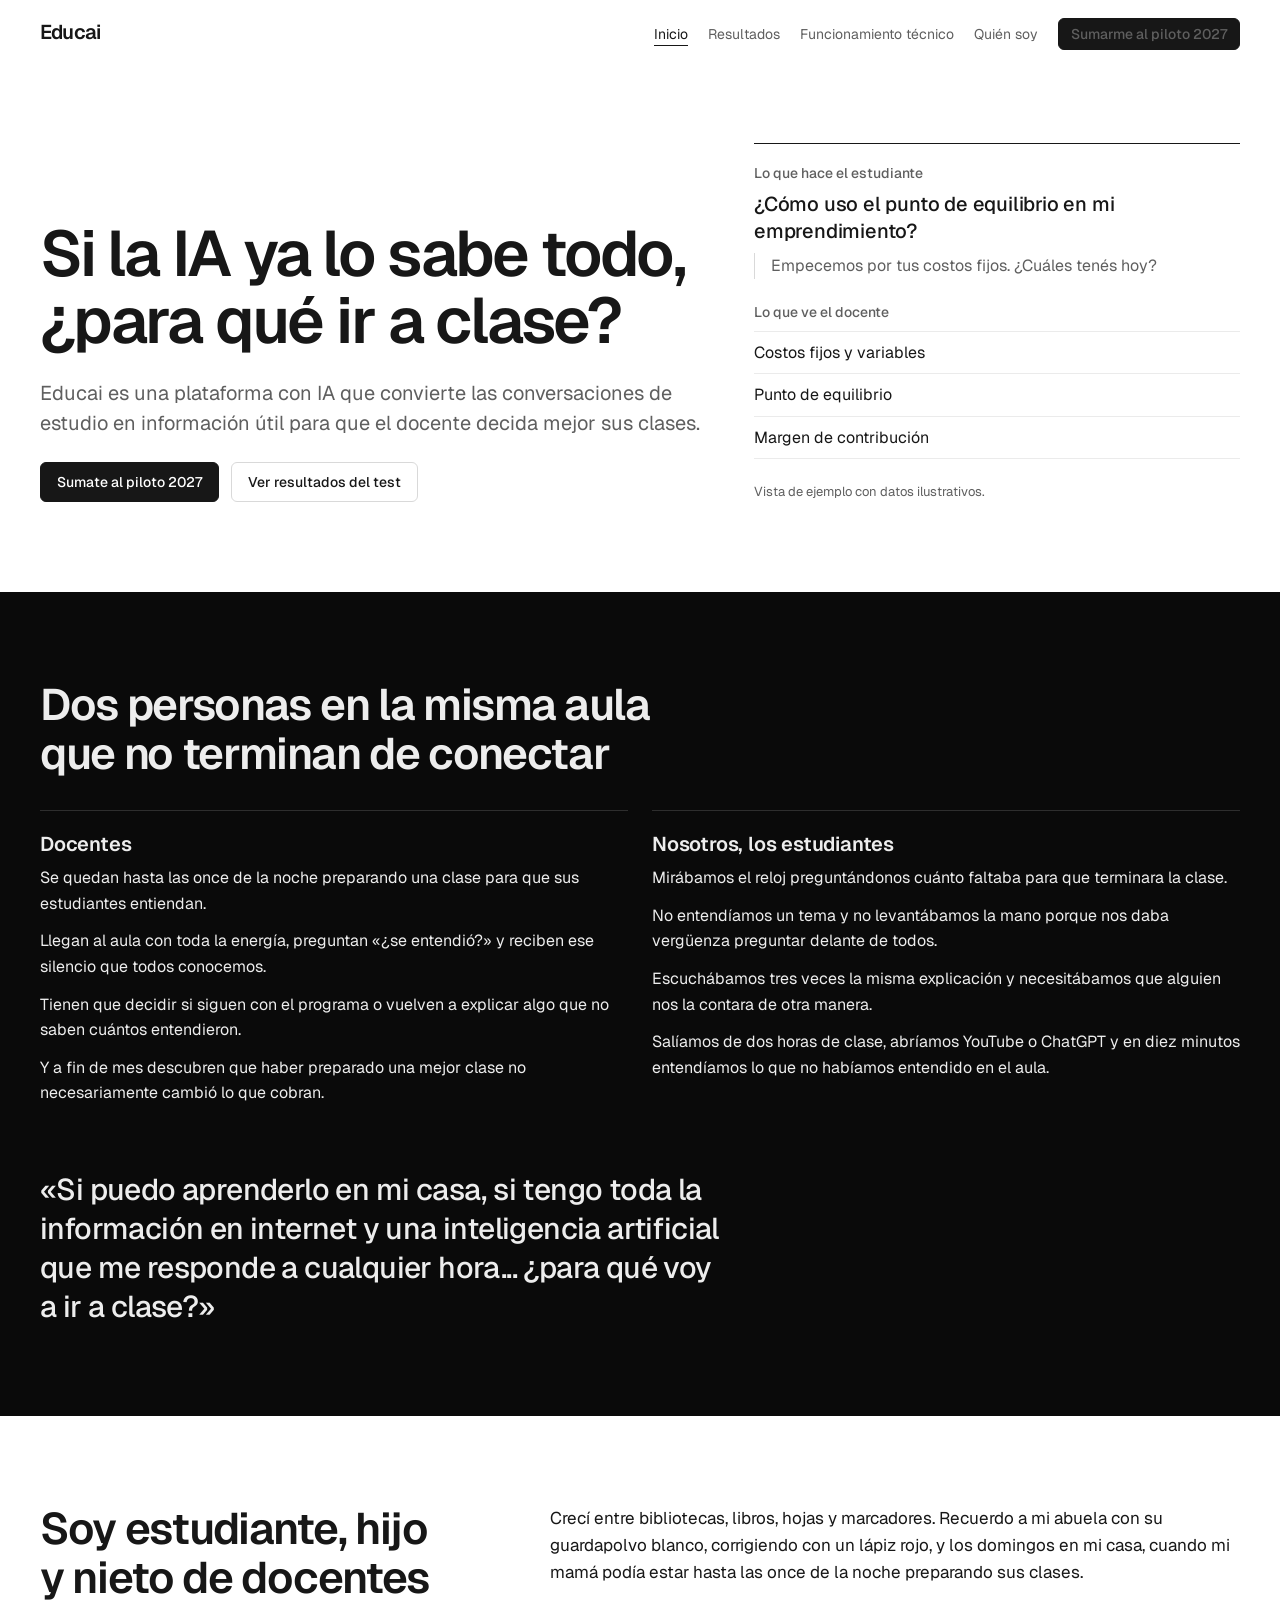
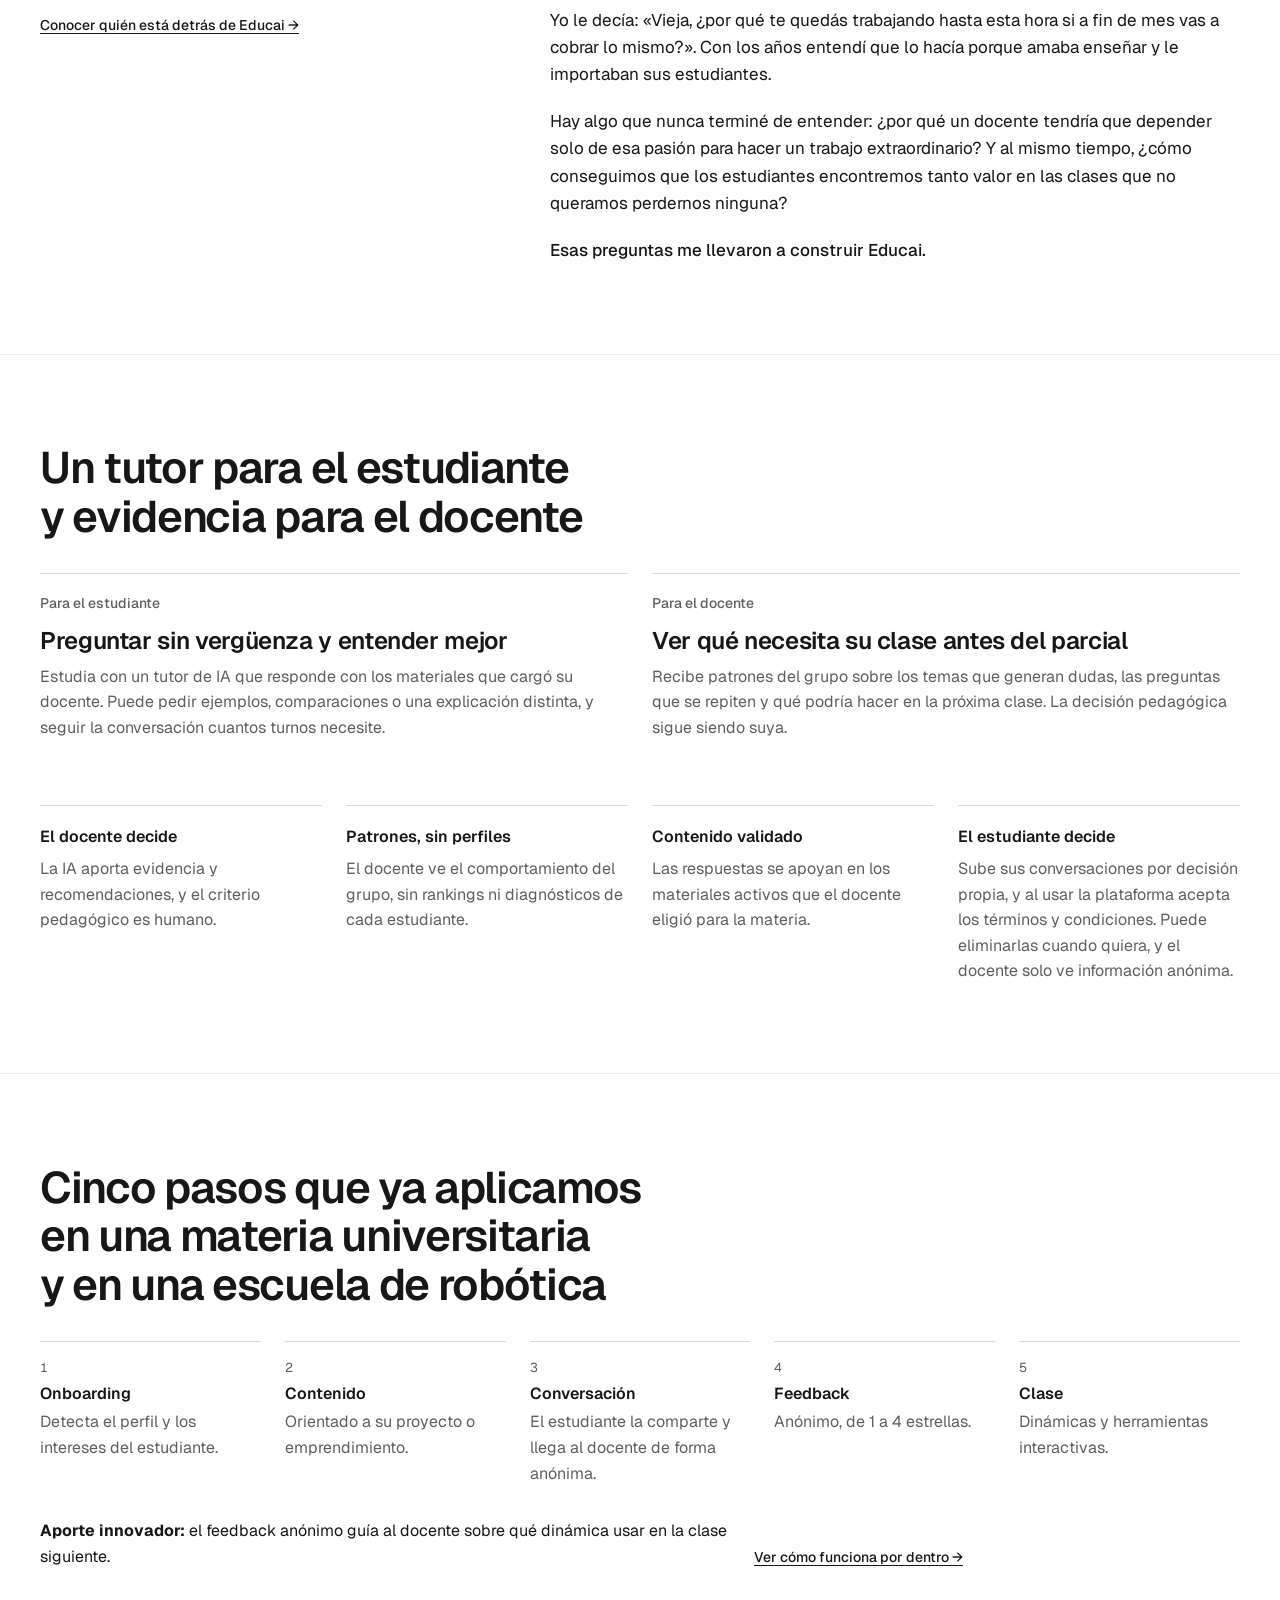
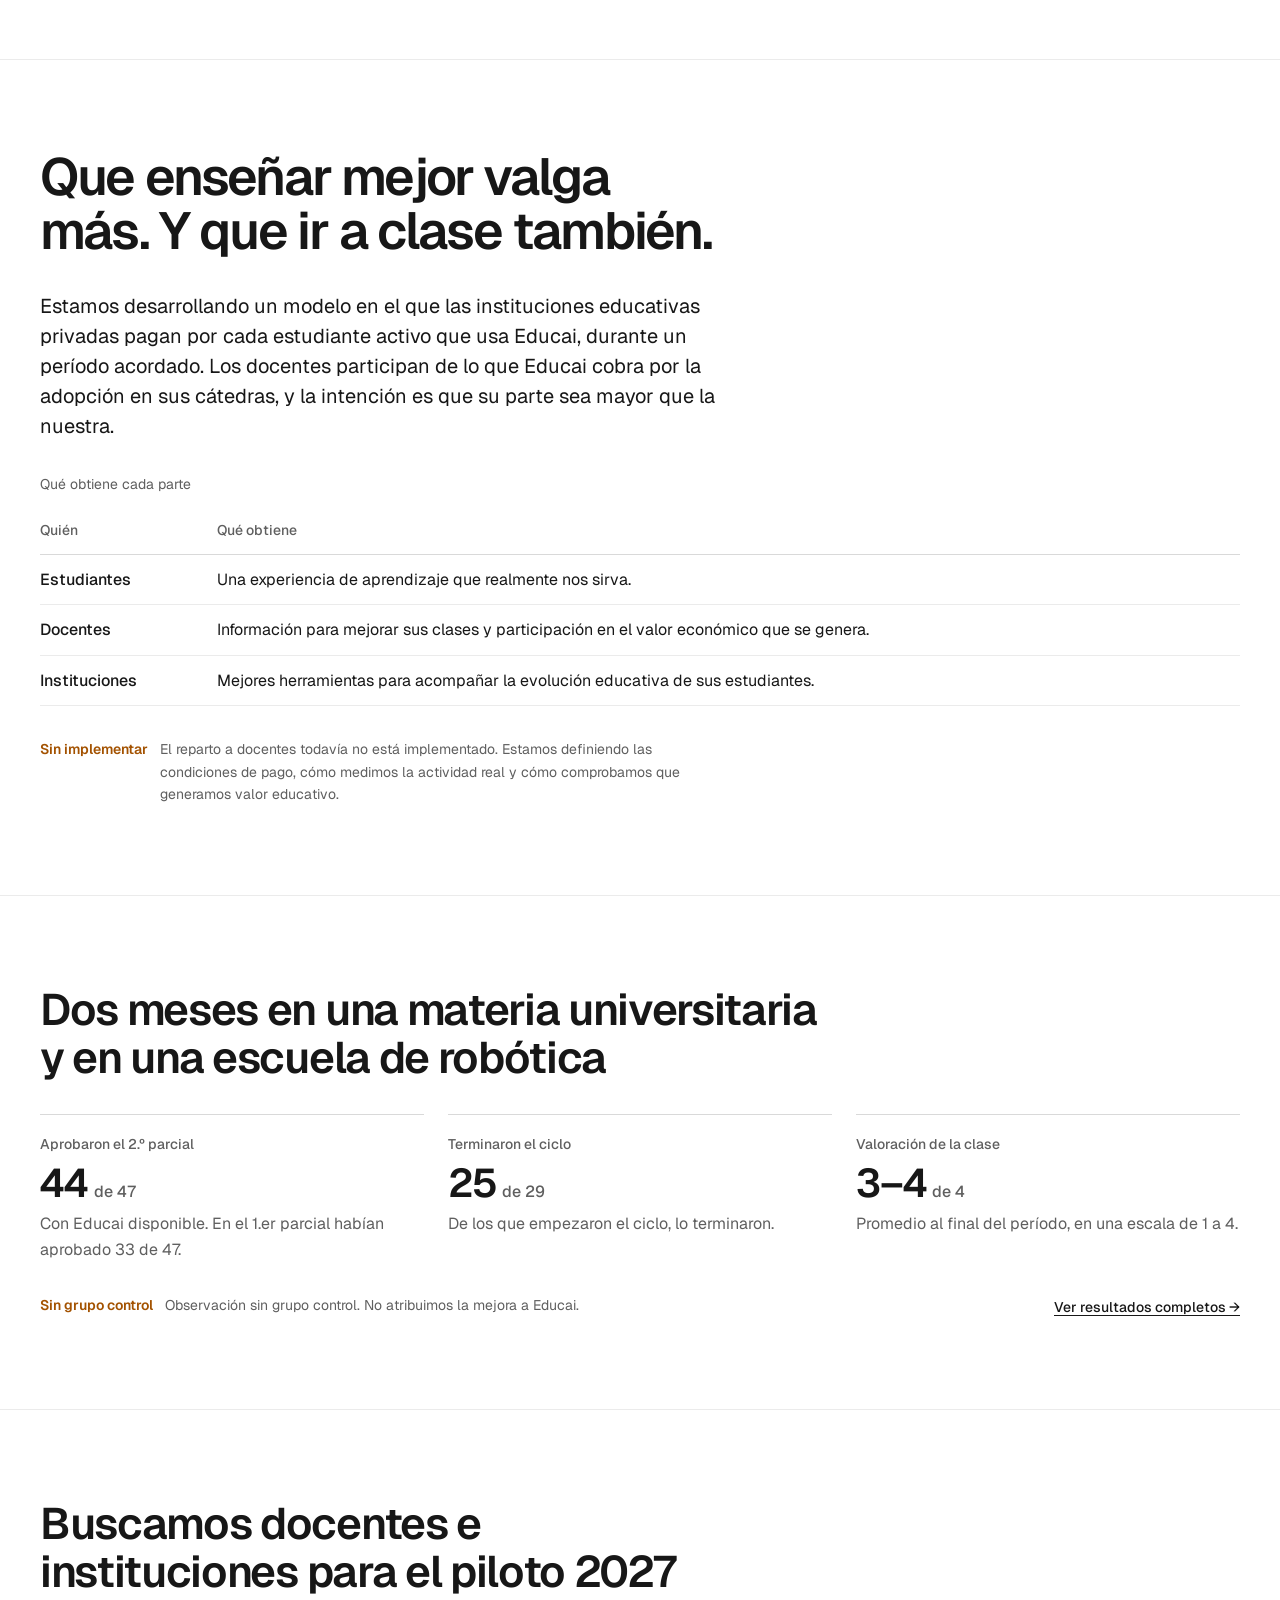
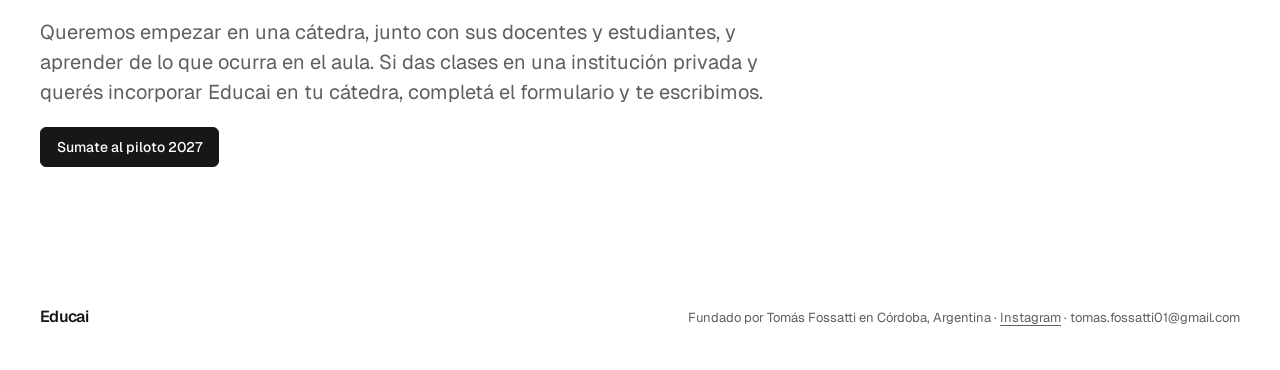
==== commit c9e2409d: "Rediseño monocromo sobre Geist y grilla de 12 columnas Co-Authored-By: Claude Opus 5.5 <noreply@anth" ====
--- a/index.html
+++ b/index.html
@@ -7,812 +7,741 @@
 <style>:root{padding-top:env(safe-area-inset-top,0px);padding-bottom:env(safe-area-inset-bottom,0px)}body{margin:0}img{max-width:100%}[hidden]{display:none!important}</style>
 <title>Educai</title>
 <link rel="preconnect" href="https://fonts.googleapis.com">
-<link rel="stylesheet" href="https://fonts.googleapis.com/css2?family=Space+Grotesk:wght@500;600;700&family=Inter:wght@400;500;600&display=swap">
+<link rel="preconnect" href="https://fonts.gstatic.com" crossorigin>
+<link rel="stylesheet" href="https://fonts.googleapis.com/css2?family=Geist:wght@400..600&family=Geist+Mono:wght@400..600&display=swap">
 <style>
-/* Layout: bandas a todo el ancho que alternan claro, blanco y oscuro; contenido centrado hasta 1280px; cuatro vistas por hash */
+/* Layout: un solo lienzo monocromo sobre grilla de 12/6/4 columnas; jerarquía por tipografía; una banda de contraste solo donde marca un cambio de estado */
 :root{
-  --bg:#FAF9FF; --surface:#FFFFFF; --ink:#241F4A; --muted:#5E5885;
-  --accent:#5B3FD0; --accent-ink:#FFFFFF; --tint:#F3F0FF; --line:#DCD6F2;
-  --dark:#2F2A5E; --dark-deep:#241F4A; --on-dark:#F3F0FF; --on-dark-muted:#BDB0FF; --lilac:#BDB0FF;
-  --warn-bg:#FFF6E5; --warn-line:#F0D49A; --warn-ink:#6B4A00;
-  --display:"Space Grotesk",ui-sans-serif,system-ui,sans-serif;
-  --body:"Inter",ui-sans-serif,system-ui,-apple-system,"Segoe UI",sans-serif;
-  --radius:18px;
+  --surface-primary:#FFFFFF; --surface-secondary:#FAFAFA; --surface-contrast:#0A0A0A;
+  --text-primary:#171717; --text-secondary:#5F5F5F; --text-on-contrast:#EDEDED; --text-on-contrast-secondary:#A1A1A1;
+  --border-subtle:#EBEBEB; --border-default:#D9D9D9; --border-strong:#171717; --border-on-contrast:#2E2E2E;
+  --focus:#0068D6; --warning:#A35200; --chart-1:#171717; --chart-2:#A8A8A8;
+  --sans:"Geist",ui-sans-serif,system-ui,-apple-system,"Segoe UI",sans-serif;
+  --mono:"Geist Mono",ui-monospace,SFMono-Regular,Menlo,monospace;
+  --t-display:clamp(2.5rem,5.4vw,4rem); --t-title:clamp(2rem,4vw,2.75rem); --t-section:1.5rem; --t-sub:1.25rem; --t-16:1rem;
+  --t-lede:1.25rem; --t-body:1rem; --t-label:.875rem; --t-meta:.8125rem;
+  --s1:4px; --s2:8px; --s3:12px; --s4:16px; --s5:20px; --s6:24px; --s8:32px; --s10:40px; --s12:48px; --s16:64px;
+  --radius:6px;
 }
 @media (prefers-color-scheme: dark){:root:not([data-theme="light"]){
-  --bg:#14112B; --surface:#1C1838; --ink:#ECE8FF; --muted:#A9A2D1;
-  --accent:#9A85FF; --accent-ink:#14112B; --tint:#221D45; --line:#352F63;
-  --dark:#221D47; --dark-deep:#0E0C22; --on-dark:#F3F0FF; --on-dark-muted:#BDB0FF; --lilac:#BDB0FF;
-  --warn-bg:#2E2510; --warn-line:#5C4818; --warn-ink:#F2D598; color-scheme:dark}}
+  --surface-primary:#0A0A0A; --surface-secondary:#111111; --surface-contrast:#EDEDED;
+  --text-primary:#EDEDED; --text-secondary:#A1A1A1; --text-on-contrast:#0A0A0A; --text-on-contrast-secondary:#4D4D4D;
+  --border-subtle:#1F1F1F; --border-default:#2E2E2E; --border-strong:#EDEDED; --border-on-contrast:#D4D4D4;
+  --focus:#52A8FF; --warning:#FFB224; --chart-1:#EDEDED; --chart-2:#5C5C5C; color-scheme:dark}}
 :root[data-theme="dark"]{
-  --bg:#14112B; --surface:#1C1838; --ink:#ECE8FF; --muted:#A9A2D1;
-  --accent:#9A85FF; --accent-ink:#14112B; --tint:#221D45; --line:#352F63;
-  --dark:#221D47; --dark-deep:#0E0C22; --on-dark:#F3F0FF; --on-dark-muted:#BDB0FF; --lilac:#BDB0FF;
-  --warn-bg:#2E2510; --warn-line:#5C4818; --warn-ink:#F2D598; color-scheme:dark}
+  --surface-primary:#0A0A0A; --surface-secondary:#111111; --surface-contrast:#EDEDED;
+  --text-primary:#EDEDED; --text-secondary:#A1A1A1; --text-on-contrast:#0A0A0A; --text-on-contrast-secondary:#4D4D4D;
+  --border-subtle:#1F1F1F; --border-default:#2E2E2E; --border-strong:#EDEDED; --border-on-contrast:#D4D4D4;
+  --focus:#52A8FF; --warning:#FFB224; --chart-1:#EDEDED; --chart-2:#5C5C5C; color-scheme:dark}
 
 *{box-sizing:border-box}
-body{background:var(--bg);color:var(--ink);font-family:var(--body);font-size:16px;line-height:1.6;-webkit-font-smoothing:antialiased}
-h1,h2,h3,h4{font-family:var(--display);line-height:1.12;margin:0;text-wrap:balance;letter-spacing:-.015em}
-h1{font-size:clamp(2.2rem,5.2vw,4rem);font-weight:700}
-h2{font-size:clamp(1.7rem,3.4vw,2.6rem);font-weight:700}
-h3{font-size:1.25rem;font-weight:600}
-h4{font-size:1.05rem;font-weight:600}
-p{margin:0}
-a{color:var(--accent)}
-a:focus-visible,button:focus-visible{outline:3px solid var(--accent);outline-offset:3px;border-radius:8px}
-
-.band{padding-left:max(16px,env(safe-area-inset-left,0px));padding-right:max(16px,env(safe-area-inset-right,0px));padding-block:clamp(56px,8vw,104px)}
-.band.white{background:var(--surface)}
-.band.dark{background:var(--dark);color:var(--on-dark)}
-.band.dark .eyebrow{color:var(--lilac)}
-.wrap{max-width:1280px;margin:0 auto;display:flex;flex-direction:column;gap:40px}
-.narrow{max-width:760px}
-.eyebrow{font-family:var(--display);font-size:.8rem;font-weight:600;text-transform:uppercase;letter-spacing:.12em;color:var(--accent)}
-.lead{font-size:1.15rem;color:var(--muted);max-width:62ch}
-.dark .lead{color:var(--on-dark-muted)}
-.stack{display:flex;flex-direction:column;gap:14px}
-.grid{display:grid;gap:20px}
-.g2{grid-template-columns:repeat(auto-fit,minmax(min(100%,420px),1fr))}
-.g3{grid-template-columns:repeat(auto-fit,minmax(min(100%,280px),1fr))}
-.g4{grid-template-columns:repeat(auto-fit,minmax(min(100%,230px),1fr))}
-.g2>*,.g3>*,.g4>*{min-width:0}
-
-/* header */
-body::before{content:"";position:fixed;inset:0 0 auto;height:env(safe-area-inset-top,0px);z-index:10;background:var(--bg)}
-header.site{position:sticky;top:env(safe-area-inset-top,0px);z-index:9;background:color-mix(in srgb,var(--bg) 92%,transparent);backdrop-filter:blur(10px);border-bottom:1px solid var(--line);padding-left:max(16px,env(safe-area-inset-left,0px));padding-right:max(16px,env(safe-area-inset-right,0px));padding-block:12px}
-.nav{max-width:1280px;margin:0 auto;display:flex;align-items:center;gap:24px;flex-wrap:wrap}
-.logo{font-family:var(--display);font-weight:700;font-size:1.35rem;text-decoration:none;color:var(--ink);display:flex;align-items:center;gap:8px}
-.logo i{width:12px;height:12px;border-radius:3px;background:var(--accent);transform:rotate(45deg);display:inline-block}
-.links{display:flex;gap:4px;flex-wrap:wrap;flex:1}
-.links a{text-decoration:none;color:var(--muted);font-weight:500;font-size:.95rem;padding:6px 10px;border-radius:8px}
-.links a:hover{color:var(--ink);background:var(--tint)}
-.links a[aria-current="page"]{color:var(--ink);background:var(--tint)}
-.menu-btn{display:none}
-@media (max-width:860px){
-  .links{order:3;flex-basis:100%;display:none;flex-direction:column}
-  .links.open{display:flex}
-  .menu-btn{display:inline-flex;margin-left:auto;background:none;border:1px solid var(--line);color:var(--ink);border-radius:10px;padding:8px 12px;font:600 .9rem var(--body);cursor:pointer}
-  .nav .btn.small{display:none}
-}
+body{background:var(--surface-primary);color:var(--text-primary);font-family:var(--sans);font-size:var(--t-body);line-height:1.6;-webkit-font-smoothing:antialiased;font-feature-settings:"liga" 1}
+h1,h2,h3,h4,p,ul,ol,figure,blockquote{margin:0}
+h1,h2,h3,h4{text-wrap:balance;font-weight:600}
+a{color:inherit;text-underline-offset:3px;text-decoration-thickness:1px}
+a:focus-visible,button:focus-visible{outline:2px solid var(--focus);outline-offset:3px;border-radius:var(--radius)}
+.num{font-variant-numeric:tabular-nums}
+.mono{font-family:var(--mono);font-size:.9em}
+.vh{position:absolute;width:1px;height:1px;overflow:hidden;clip:rect(0 0 0 0);white-space:nowrap}
+
+/* type roles */
+.display{font-size:var(--t-display);line-height:1.05;letter-spacing:-.035em}
+.title{font-size:var(--t-title);line-height:1.1;letter-spacing:-.03em}
+.h24{font-size:var(--t-section);line-height:1.25;letter-spacing:-.015em}
+.h20{font-size:var(--t-sub);line-height:1.3;letter-spacing:-.01em}
+.h16{font-size:var(--t-16);line-height:1.4}
+.lede{font-size:var(--t-lede);line-height:1.5;color:var(--text-secondary);max-width:58ch}
+.label{font-size:var(--t-label);line-height:1.4;font-weight:500;color:var(--text-secondary)}
+.meta{font-size:var(--t-meta);line-height:1.45;color:var(--text-secondary)}
+.body-2{color:var(--text-secondary)}
+.reading{max-width:66ch}
+
+/* shell + grid */
+.pad{padding-left:max(16px,env(safe-area-inset-left,0px));padding-right:max(16px,env(safe-area-inset-right,0px))}
+.wrap{max-width:1200px;margin:0 auto}
+.grid{display:grid;grid-template-columns:repeat(12,minmax(0,1fr));column-gap:var(--s6);row-gap:var(--s8)}
+.grid>*{min-width:0}
+.c12{grid-column:span 12}.c8{grid-column:span 8}.c7{grid-column:span 7}.c6{grid-column:span 6}.c5{grid-column:span 5}.c4{grid-column:span 4}.c3{grid-column:span 3}
+.o1{grid-column:8 / span 5}
+@media (max-width:960px){.grid{grid-template-columns:repeat(6,minmax(0,1fr))}.c12,.c8,.c7,.c6,.c5,.o1{grid-column:span 6}.c4,.c3{grid-column:span 3}}
+@media (max-width:600px){.grid{grid-template-columns:repeat(4,minmax(0,1fr));column-gap:var(--s4)}.c12,.c8,.c7,.c6,.c5,.c4,.c3,.o1{grid-column:span 4}}
+
+body::before{content:"";position:fixed;inset:0 0 auto;height:env(safe-area-inset-top,0px);z-index:10;background:var(--surface-primary)}
+header.site{position:sticky;top:env(safe-area-inset-top,0px);z-index:9;background:var(--surface-primary);padding-block:var(--s4)}
+.masthead{display:flex;align-items:baseline;gap:var(--s6);flex-wrap:wrap}
+.wordmark{font-weight:600;font-size:1.25rem;letter-spacing:-.04em;text-decoration:none}
+.nav{display:flex;gap:var(--s5);flex-wrap:wrap;flex:1;justify-content:flex-end;align-items:baseline}
+.nav a{text-decoration:none;font-size:var(--t-label);color:var(--text-secondary)}
+.nav a:hover,.nav a[aria-current="page"]{color:var(--text-primary)}
+.nav a[aria-current="page"]{text-decoration:underline;text-underline-offset:6px}
+@media (max-width:760px){.nav{justify-content:flex-start;flex-basis:100%;gap:var(--s4)}.nav .btn{display:none}}
+.skip{position:absolute;left:-9999px}.skip:focus{left:16px;top:16px;z-index:20;background:var(--surface-primary);padding:8px 12px}
 
 /* buttons */
-.btn{display:inline-flex;align-items:center;gap:8px;font-family:var(--display);font-weight:600;font-size:1rem;text-decoration:none;padding:13px 22px;border-radius:999px;background:var(--accent);color:var(--accent-ink);border:2px solid var(--accent);transition:transform .15s ease}
-.btn:hover{transform:translateY(-1px)}
-.btn.ghost{background:transparent;color:var(--ink);border-color:var(--line)}
-.btn.small{padding:8px 16px;font-size:.9rem}
-.dark .btn{background:var(--lilac);border-color:var(--lilac);color:var(--dark-deep)}
-.row{display:flex;gap:12px;flex-wrap:wrap;align-items:center}
-.more{font-weight:600;text-decoration:none;font-family:var(--display)}
-.more:hover{text-decoration:underline}
-
-/* cards */
-.card{background:var(--surface);border:1px solid var(--line);border-radius:var(--radius);padding:28px;display:flex;flex-direction:column;gap:12px}
-.card.tint{background:var(--tint);border-color:transparent}
-.card .muted,.muted{color:var(--muted)}
-.dark .card{background:color-mix(in srgb,var(--dark-deep) 55%,var(--dark));border-color:color-mix(in srgb,var(--lilac) 22%,transparent);color:var(--on-dark)}
-.dark .muted,.dark .card .muted{color:var(--on-dark-muted)}
-.tag{display:inline-block;font-size:.75rem;font-weight:600;letter-spacing:.06em;text-transform:uppercase;color:var(--accent);background:var(--tint);padding:4px 10px;border-radius:999px;align-self:flex-start}
-.dark .tag{background:color-mix(in srgb,var(--lilac) 18%,transparent);color:var(--lilac)}
-.chips{display:flex;flex-wrap:wrap;gap:8px}
-.chip{font-size:.85rem;font-weight:500;padding:6px 12px;border-radius:999px;border:1px solid var(--line);background:var(--surface)}
-
-/* hero */
-.hero{display:grid;grid-template-columns:1.15fr 1fr;gap:56px;align-items:center}
-.hero>*{min-width:0}
-@media (max-width:920px){.hero{grid-template-columns:1fr}}
-.hero h1 em{font-style:normal;color:var(--accent)}
-
-/* demo card */
-.demo{background:var(--surface);border:1px solid var(--line);border-radius:24px;padding:22px;display:flex;flex-direction:column;gap:16px;box-shadow:0 30px 60px -30px color-mix(in srgb,var(--accent) 40%,transparent)}
-.demo-label{font-size:.75rem;font-weight:600;text-transform:uppercase;letter-spacing:.1em;color:var(--muted)}
-.bubble{padding:12px 16px;border-radius:16px;font-size:.95rem;max-width:88%}
-.bubble.me{align-self:flex-end;background:var(--accent);color:var(--accent-ink);border-bottom-right-radius:4px}
-.bubble.ai{align-self:flex-start;background:var(--tint);border-bottom-left-radius:4px}
-.teacher{background:var(--tint);border-radius:16px;padding:16px;display:flex;flex-direction:column;gap:10px}
-.topic{display:flex;align-items:center;gap:10px;font-size:.92rem;font-weight:500}
-.topic b{flex:1;font-weight:500}
-.topic span{height:8px;border-radius:4px;background:var(--accent);opacity:.85}
-.demo small{font-size:.78rem;color:var(--muted)}
-
-/* tension */
-.voices{display:grid;grid-template-columns:1fr 1fr;gap:20px}
-.voices>*{min-width:0}
-@media (max-width:820px){.voices{grid-template-columns:1fr}}
-.voices ul{margin:0;padding:0;list-style:none;display:flex;flex-direction:column;gap:14px}
-.voices li{padding-left:22px;position:relative}
-.voices li::before{content:"";position:absolute;left:0;top:.62em;width:10px;height:2px;background:var(--lilac)}
-blockquote.big{margin:0;font-family:var(--display);font-size:clamp(1.3rem,2.5vw,1.85rem);line-height:1.3;font-weight:500;max-width:40ch;border-left:3px solid var(--lilac);padding-left:24px}
-
-/* story */
-.story{display:grid;grid-template-columns:.8fr 1.2fr;gap:56px}
-.story>*{min-width:0}
-@media (max-width:860px){.story{grid-template-columns:1fr;gap:28px}}
-.prose{display:flex;flex-direction:column;gap:18px;font-size:1.08rem;max-width:62ch}
-.prose p:last-child{font-family:var(--display);font-weight:600;font-size:1.2rem}
-
-/* principles numbered markers only where sequences */
-.steps{display:grid;grid-template-columns:repeat(5,1fr);gap:14px;counter-reset:s}
-.steps>*{min-width:0}
-@media (max-width:980px){.steps{grid-template-columns:1fr 1fr}}
-@media (max-width:520px){.steps{grid-template-columns:1fr}}
-.step{background:var(--surface);border:1px solid var(--line);border-radius:16px;padding:20px;display:flex;flex-direction:column;gap:6px;counter-increment:s}
-.step::before{content:counter(s);font-family:var(--display);font-weight:700;font-size:.85rem;width:28px;height:28px;border-radius:50%;display:grid;place-items:center;background:var(--tint);color:var(--accent);margin-bottom:6px}
-.step h4{font-size:1rem}
-.step p{font-size:.92rem;color:var(--muted)}
-.note{background:var(--tint);border-radius:14px;padding:16px 20px;font-size:.95rem}
-.note.warn{background:var(--warn-bg);border:1px solid var(--warn-line);color:var(--warn-ink)}
-.dark .note{background:color-mix(in srgb,var(--lilac) 12%,transparent);color:var(--on-dark)}
-
-/* model */
-.slogan{font-family:var(--display);font-size:clamp(2rem,4.6vw,3.4rem);font-weight:700;line-height:1.08;max-width:18ch}
-.slogan span{color:var(--lilac)}
-.who-gets{display:grid;grid-template-columns:repeat(3,1fr);gap:16px}
-.who-gets>*{min-width:0}
-@media (max-width:820px){.who-gets{grid-template-columns:1fr}}
+.btn{display:inline-flex;align-items:center;justify-content:center;height:40px;padding:0 var(--s4);border-radius:var(--radius);font:500 var(--t-label)/1 var(--sans);text-decoration:none;background:var(--text-primary);color:var(--surface-primary);border:1px solid var(--text-primary);white-space:nowrap}
+.btn:hover{opacity:.88}
+.btn.secondary{background:transparent;color:var(--text-primary);border-color:var(--border-default)}
+.btn.secondary:hover{border-color:var(--border-strong);opacity:1}
+.btn.sm{height:32px;padding:0 var(--s3)}
+.actions{display:flex;gap:var(--s3);flex-wrap:wrap}
+.link{font-size:var(--t-label);font-weight:500}
+
+/* sections */
+.section{padding-block:clamp(var(--s12),7vw,96px)}
+.section+.section{border-top:1px solid var(--border-subtle)}
+.opening{padding-block:clamp(var(--s10),6vw,88px) clamp(var(--s12),7vw,96px)}
+.band{background:var(--surface-contrast);color:var(--text-on-contrast)}
+.band .body-2,.band .lede,.band .label,.band .meta{color:var(--text-on-contrast-secondary)}
+.band .btn{background:var(--text-on-contrast);color:var(--surface-contrast);border-color:var(--text-on-contrast)}
+.band .peer{border-top-color:var(--border-on-contrast)}
+.band+.section,.section+.band{border-top:0}
+.head{display:flex;flex-direction:column;gap:var(--s3)}
+.peer{border-top:1px solid var(--border-default);padding-top:var(--s5);display:flex;flex-direction:column;gap:var(--s2)}
+.peer .label{margin-bottom:var(--s1)}
+.list{list-style:none;padding:0;display:flex;flex-direction:column;gap:var(--s3)}
+.list li{color:var(--text-secondary)}
+.band .list li{color:var(--text-on-contrast)}
+.prose{display:flex;flex-direction:column;gap:var(--s5);font-size:1.0625rem;max-width:64ch}
+.closing{display:flex;flex-direction:column;gap:var(--s5);align-items:flex-start}
+
+/* hero example */
+.example{border-top:1px solid var(--border-strong);padding-top:var(--s5);display:flex;flex-direction:column;gap:var(--s6)}
+.ex-row{display:flex;flex-direction:column;gap:var(--s2)}
+.ex-q{font-size:var(--t-sub);line-height:1.35;font-weight:500;letter-spacing:-.01em}
+.ex-a{padding-left:var(--s4);border-left:1px solid var(--border-default);color:var(--text-secondary)}
+.ex-topics{list-style:none;padding:0;display:flex;flex-direction:column}
+.ex-topics li{padding-block:var(--s2);border-bottom:1px solid var(--border-subtle)}
+.ex-topics li:first-child{border-top:1px solid var(--border-subtle)}
+
+blockquote.q{font-size:clamp(1.375rem,2.6vw,1.875rem);line-height:1.3;font-weight:500;letter-spacing:-.02em;max-width:34ch}
+
+/* sequences */
+.seq{list-style:none;padding:0;display:grid;grid-template-columns:repeat(5,minmax(0,1fr));gap:var(--s6);counter-reset:n}
+.seq>li{counter-increment:n;border-top:1px solid var(--border-default);padding-top:var(--s4);display:flex;flex-direction:column;gap:var(--s1);min-width:0}
+.seq>li::before{content:counter(n);font-size:var(--t-meta);color:var(--text-secondary);font-variant-numeric:tabular-nums}
+.seq>li p{color:var(--text-secondary)}
+.seq.cols3{grid-template-columns:repeat(3,minmax(0,1fr))}
+.seq.cols1{grid-template-columns:1fr;gap:0}
+.seq.cols1>li{flex-direction:row;gap:var(--s4);padding-block:var(--s3);border-top-color:var(--border-subtle)}
+.seq.cols1>li::before{min-width:1.5em}
+@media (max-width:960px){.seq{grid-template-columns:repeat(2,minmax(0,1fr))}.seq.cols3{grid-template-columns:repeat(2,minmax(0,1fr))}.seq.cols1{grid-template-columns:1fr}}
+@media (max-width:520px){.seq,.seq.cols3{grid-template-columns:1fr}}
 
 /* stats */
-.stat{display:flex;flex-direction:column;gap:8px}
-.stat .n{font-family:var(--display);font-weight:700;font-size:clamp(2.4rem,5vw,3.4rem);line-height:1;color:var(--accent);font-variant-numeric:tabular-nums}
-.stat .n small{font-size:.45em;color:var(--muted);font-weight:600;margin-left:4px}
-.caveat{font-size:.92rem;color:var(--muted);border-top:1px solid var(--line);padding-top:14px}
-
-/* bars */
-.bars{display:flex;flex-direction:column;gap:18px}
-.bar-row{display:grid;grid-template-columns:minmax(0,1fr);gap:6px}
-.bar-head{display:flex;justify-content:space-between;gap:12px;font-size:.92rem;flex-wrap:wrap}
-.bar-head b{font-variant-numeric:tabular-nums;font-family:var(--display)}
-.track{height:28px;border-radius:8px;background:var(--tint);position:relative;overflow:hidden}
-.fill{height:100%;border-radius:8px;background:var(--accent)}
-.fill.soft{background:color-mix(in srgb,var(--accent) 45%,var(--tint))}
-.axis{display:flex;justify-content:space-between;font-size:.75rem;color:var(--muted);font-variant-numeric:tabular-nums}
-.legend{display:flex;gap:16px;flex-wrap:wrap;font-size:.85rem;color:var(--muted)}
-.legend i{display:inline-block;width:12px;height:12px;border-radius:3px;margin-right:6px;vertical-align:-1px}
+.stats{display:grid;grid-template-columns:repeat(3,minmax(0,1fr));gap:var(--s6)}
+.stats>*{min-width:0}
+@media (max-width:760px){.stats{grid-template-columns:1fr}}
+.stat{border-top:1px solid var(--border-default);padding-top:var(--s5);display:flex;flex-direction:column;gap:var(--s2)}
+.stat-value{font-size:2.5rem;line-height:1;font-weight:600;letter-spacing:-.03em;font-variant-numeric:tabular-nums}
+.stat-value span{font-size:1rem;font-weight:500;color:var(--text-secondary);letter-spacing:0;margin-left:6px}
+.stat p{color:var(--text-secondary)}
+
+.note{font-size:var(--t-label);color:var(--text-secondary);max-width:70ch}
+.caveat{display:flex;gap:var(--s3);align-items:baseline;font-size:var(--t-label);color:var(--text-secondary);max-width:72ch}
+.caveat b{color:var(--warning);font-weight:600;white-space:nowrap}
+
+/* bar chart */
+.chart{display:flex;flex-direction:column;gap:var(--s5)}
+.bars{display:flex;flex-direction:column;gap:var(--s5)}
+.bar{display:grid;grid-template-columns:minmax(0,1fr) 8.5rem;column-gap:var(--s4);row-gap:var(--s2);align-items:center}
+.bar-name{grid-column:1 / -1;font-size:var(--t-label);color:var(--text-secondary)}
+.bar-track{position:relative;height:36px}
+.bar-fill{position:absolute;inset:0 auto 0 0;background:var(--chart-2);border-radius:2px}
+.bar.key .bar-fill{background:var(--chart-1)}
+.bar-value{font-weight:600;font-variant-numeric:tabular-nums;text-align:right}
+.bar.key .bar-name{color:var(--text-primary);font-weight:500}
+.axis{display:grid;grid-template-columns:minmax(0,1fr) 8.5rem;column-gap:var(--s4)}
+.axis div{position:relative;height:18px;border-top:1px solid var(--border-strong)}
+.axis span{position:absolute;top:4px;font-size:var(--t-meta);color:var(--text-secondary);transform:translateX(-50%);font-variant-numeric:tabular-nums}
+.axis span:first-child{transform:none}.axis span:last-child{transform:translateX(-100%)}
+.chart-area{position:relative}
+.grid-lines{position:absolute;inset:0 calc(8.5rem + var(--s4)) 18px 0;pointer-events:none}
+.grid-lines i{position:absolute;top:0;bottom:0;border-left:1px dashed var(--border-subtle)}
+figcaption{font-size:var(--t-label);color:var(--text-secondary);max-width:70ch}
+
+/* unit chart */
+.units{display:flex;flex-direction:column;gap:var(--s8)}
+.unit-group{display:grid;grid-template-columns:minmax(0,1fr) minmax(0,15rem);gap:var(--s6);align-items:start}
+@media (max-width:760px){.unit-group{grid-template-columns:1fr}}
+.cells{display:flex;flex-wrap:wrap;gap:5px;max-width:560px}
+.cell{width:20px;height:20px;border-radius:3px;border:1.5px solid var(--chart-1);position:relative;overflow:hidden}
+.cell.done{background:var(--chart-1)}
+.cell.half::after{content:"";position:absolute;inset:50% 0 0 0;background:var(--chart-1)}
+.cell.none{border-color:var(--chart-2)}
+.keys{list-style:none;padding:0;display:flex;flex-direction:column;gap:var(--s3)}
+.keys li{display:flex;gap:var(--s3);align-items:baseline}
+.keys .cell{flex:none;width:14px;height:14px;transform:translateY(2px)}
+.keys b{font-variant-numeric:tabular-nums;font-weight:600;min-width:1.6em;display:inline-block}
+
+/* tables */
+.table-wrap{overflow-x:auto}
+table{width:100%;border-collapse:collapse;font-size:var(--t-body)}
+caption{text-align:left;font-size:var(--t-label);color:var(--text-secondary);padding-bottom:var(--s3);caption-side:top}
+th,td{padding:var(--s3) var(--s4) var(--s3) 0;border-bottom:1px solid var(--border-subtle);text-align:left;vertical-align:top}
+thead th{font-size:var(--t-label);font-weight:500;color:var(--text-secondary);border-bottom:1px solid var(--border-default);vertical-align:bottom}
+th.r,td.r{text-align:right;font-variant-numeric:tabular-nums}
+td:last-child,th:last-child{padding-right:0}
+tbody th{font-weight:500}
 
 /* tech */
-.flow{display:flex;flex-wrap:wrap;gap:8px;align-items:center}
-.flow span{background:var(--surface);border:1px solid var(--line);border-radius:10px;padding:8px 12px;font-size:.9rem;font-weight:500}
-.flow span.end{background:var(--accent);border-color:var(--accent);color:var(--accent-ink)}
-.flow em{font-style:normal;color:var(--muted)}
-.cycle{list-style:none;margin:0;padding:0;display:grid;grid-template-columns:repeat(auto-fit,minmax(min(100%,240px),1fr));gap:12px;counter-reset:c}
-.cycle li{counter-increment:c;background:var(--surface);border:1px solid var(--line);border-radius:14px;padding:16px 18px 16px 56px;position:relative;font-size:.94rem;min-width:0}
-.cycle li::before{content:counter(c);position:absolute;left:16px;top:15px;width:28px;height:28px;border-radius:50%;background:var(--tint);color:var(--accent);font:700 .85rem var(--display);display:grid;place-items:center}
-.cycle li b{display:block;font-family:var(--display);font-size:1rem}
-.states{display:grid;grid-template-columns:repeat(auto-fit,minmax(min(100%,240px),1fr));gap:12px}
-.state{border-radius:14px;padding:18px;border:1px solid var(--line);background:var(--surface);display:flex;flex-direction:column;gap:6px;min-width:0}
-.state code{font-family:ui-monospace,SFMono-Regular,Menlo,monospace;font-weight:600;font-size:.85rem;padding:3px 8px;border-radius:6px;align-self:flex-start}
-.s0 code{background:var(--tint);color:var(--muted)}
-.s1 code{background:var(--warn-bg);color:var(--warn-ink)}
-.s2 code{background:var(--accent);color:var(--accent-ink)}
-.mono{font-family:ui-monospace,SFMono-Regular,Menlo,monospace;font-size:.88em;background:var(--tint);padding:1px 6px;border-radius:5px}
-.spec{display:flex;flex-direction:column;gap:14px;counter-reset:sp}
-.spec .card{counter-increment:sp}
-.spec h3::before{content:counter(sp) ". ";color:var(--lilac)}
-.status{display:grid;grid-template-columns:1fr 1fr;gap:20px}
-.status>*{min-width:0}
-@media (max-width:760px){.status{grid-template-columns:1fr}}
-.check{list-style:none;margin:0;padding:0;display:flex;flex-direction:column;gap:8px}
-.check li{display:flex;gap:10px;align-items:baseline;font-size:.96rem}
-.check li::before{content:"";flex:none;width:10px;height:10px;border-radius:50%;background:var(--accent);transform:translateY(-1px)}
-.check.todo li::before{background:transparent;border:2px solid var(--muted)}
-
-/* quien soy */
-.photo{aspect-ratio:4/3;max-width:100%;border-radius:var(--radius);background:linear-gradient(135deg,var(--tint),color-mix(in srgb,var(--accent) 22%,var(--tint)));border:1px dashed var(--line);display:flex;align-items:flex-end;padding:16px;font-size:.85rem;color:var(--muted)}
-.photo.tall{aspect-ratio:4/5}
-.talk{display:grid;grid-template-columns:1.1fr .9fr;gap:28px;align-items:start}
-.talk>*{min-width:0}
-@media (max-width:860px){.talk{grid-template-columns:1fr}}
-.copy{display:flex;align-items:center;gap:10px;flex-wrap:wrap}
-.copy code{font-family:ui-monospace,SFMono-Regular,Menlo,monospace;font-size:.95rem;background:var(--surface);border:1px solid var(--line);padding:8px 12px;border-radius:10px;user-select:all;word-break:break-all}
-.copy button{font:600 .9rem var(--body);border:1px solid var(--line);background:var(--surface);color:var(--ink);padding:8px 14px;border-radius:10px;cursor:pointer}
-
-/* footer */
-footer{background:var(--dark-deep);color:var(--on-dark-muted);padding-left:max(16px,env(safe-area-inset-left,0px));padding-right:max(16px,env(safe-area-inset-right,0px));padding-block:40px;font-size:.92rem}
-footer .wrap{flex-direction:row;flex-wrap:wrap;justify-content:space-between;gap:16px;align-items:center}
-footer .logo{color:var(--on-dark)}
-footer a{color:var(--on-dark)}
-
-.view{display:block}
-@media (prefers-reduced-motion:no-preference){.view{animation:in .35s ease both}@keyframes in{from{opacity:.4;transform:translateY(6px)}to{opacity:1;transform:none}}}
+.flow{list-style:none;padding:0;display:flex;flex-wrap:wrap;gap:var(--s2) var(--s3);align-items:baseline}
+.flow li{display:flex;gap:var(--s3);align-items:baseline;font-weight:500}
+.flow li:not(:last-child)::after{content:"→";color:var(--text-secondary);font-weight:400}
+.flow li:last-child{text-decoration:underline;text-underline-offset:5px}
+.spec-row{display:grid;grid-template-columns:repeat(12,minmax(0,1fr));column-gap:var(--s6);padding-block:var(--s6);border-top:1px solid var(--border-on-contrast)}
+.spec-row>*{min-width:0}
+.spec-row h3{grid-column:span 4}.spec-row p{grid-column:span 8;color:var(--text-on-contrast-secondary)}
+@media (max-width:760px){.spec-row{grid-template-columns:1fr;row-gap:var(--s2)}.spec-row h3,.spec-row p{grid-column:auto}}
+.check{list-style:none;padding:0;display:flex;flex-direction:column}
+.check li{padding-block:var(--s2);border-bottom:1px solid var(--border-subtle);display:flex;gap:var(--s3);align-items:baseline}
+.check li::before{content:"";flex:none;width:8px;height:8px;border-radius:50%;background:var(--text-primary);transform:translateY(-1px)}
+.check.todo li{color:var(--text-secondary)}
+.check.todo li::before{background:transparent;border:1.5px solid var(--text-secondary)}
+
+/* talks */
+.talks th[scope="row"]{white-space:nowrap;font-weight:400;color:var(--text-secondary);font-variant-numeric:tabular-nums;width:9rem}
+.talks td h3{font-size:var(--t-16);margin-bottom:var(--s1)}
+.talks td p{color:var(--text-secondary)}
+@media (max-width:600px){.talks tr{display:grid;padding-block:var(--s3);border-bottom:1px solid var(--border-subtle)}.talks th,.talks td{border:0;padding:0 0 var(--s1)}.talks thead{display:none}}
+
+.copy{display:flex;gap:var(--s3);align-items:center;flex-wrap:wrap}
+.copy code{font-family:var(--mono);font-size:var(--t-label);border:1px solid var(--border-default);border-radius:var(--radius);padding:9px 12px;user-select:all;word-break:break-all}
+.copy button{height:40px;padding:0 var(--s4);border-radius:var(--radius);border:1px solid var(--border-default);background:transparent;color:var(--text-primary);font:500 var(--t-label) var(--sans);cursor:pointer}
+
+footer.site{padding-block:var(--s12) var(--s10)}
+.foot{display:flex;justify-content:space-between;gap:var(--s4);flex-wrap:wrap;align-items:baseline}
+.foot .wordmark{font-size:1rem}
 </style>
 </head>
 <body>
 
-<header class="site">
-  <nav class="nav" aria-label="Principal">
-    <a class="logo" href="#inicio"><i></i>Educai</a>
-    <button class="menu-btn" id="menu-btn" aria-expanded="false" aria-controls="links">Menú</button>
-    <div class="links" id="links">
+<a class="skip" href="#main">Ir al contenido</a>
+<header class="site pad">
+  <div class="wrap masthead">
+    <a class="wordmark" href="#inicio">Educai</a>
+    <nav class="nav" aria-label="Principal">
       <a href="#inicio" data-r="inicio">Inicio</a>
       <a href="#resultados" data-r="resultados">Resultados</a>
       <a href="#tecnico" data-r="tecnico">Funcionamiento técnico</a>
       <a href="#quien-soy" data-r="quien-soy">Quién soy</a>
-    </div>
-    <a class="btn small" href="https://forms.gle/H1VRZcY6WzL2wMh96" target="_blank" rel="noopener">Sumarme al piloto 2027</a>
-  </nav>
+      <a class="btn sm" href="https://forms.gle/H1VRZcY6WzL2wMh96" target="_blank" rel="noopener">Sumarme al piloto 2027</a>
+    </nav>
+  </div>
 </header>
 
-<main>
+<main id="main">
 <!-- ================= INICIO ================= -->
-<section class="view" id="v-inicio">
-  <div class="band">
-    <div class="wrap">
-      <div class="hero">
-        <div class="stack" style="gap:22px">
-          <span class="eyebrow">Educai · Tutor de IA para el aula</span>
-          <h1>Si la IA ya lo sabe todo, <em>¿para qué ir a clase?</em></h1>
-          <p class="lead">Educai es una plataforma con IA que convierte las conversaciones de estudio en información útil para que el docente decida mejor sus clases.</p>
-          <div class="row">
-            <a class="btn" href="https://forms.gle/H1VRZcY6WzL2wMh96" target="_blank" rel="noopener">Sumate al piloto 2027</a>
-            <a class="btn ghost" href="#resultados">Ver resultados del test</a>
-          </div>
+<div class="view" id="v-inicio">
+  <section class="opening pad">
+    <div class="wrap grid" style="align-items:end">
+      <div class="c7" style="display:flex;flex-direction:column;gap:var(--s6)">
+        <h1 class="display">Si la IA ya lo sabe todo, ¿para qué ir a clase?</h1>
+        <p class="lede">Educai es una plataforma con IA que convierte las conversaciones de estudio en información útil para que el docente decida mejor sus clases.</p>
+        <div class="actions">
+          <a class="btn" href="https://forms.gle/H1VRZcY6WzL2wMh96" target="_blank" rel="noopener">Sumate al piloto 2027</a>
+          <a class="btn secondary" href="#resultados">Ver resultados del test</a>
         </div>
-        <div class="demo" aria-label="Vista de ejemplo">
-          <span class="demo-label">Lo que hace el estudiante</span>
-          <div class="bubble me">¿Cómo uso el punto de equilibrio en mi emprendimiento?</div>
-          <div class="bubble ai">Empecemos por tus costos fijos. ¿Cuáles tenés hoy?</div>
-          <div class="teacher">
-            <span class="demo-label">Lo que ve el docente</span>
-            <div class="topic"><b>Costos fijos y variables</b><span style="width:38%"></span></div>
-            <div class="topic"><b>Punto de equilibrio</b><span style="width:28%"></span></div>
-            <div class="topic"><b>Margen de contribución</b><span style="width:18%"></span></div>
-          </div>
-          <small>Vista de ejemplo con datos ilustrativos.</small>
+      </div>
+      <figure class="c5 example" aria-label="Vista de ejemplo con datos ilustrativos">
+        <div class="ex-row">
+          <span class="label">Lo que hace el estudiante</span>
+          <p class="ex-q">¿Cómo uso el punto de equilibrio en mi emprendimiento?</p>
+          <p class="ex-a">Empecemos por tus costos fijos. ¿Cuáles tenés hoy?</p>
         </div>
-      </div>
-    </div>
-  </div>
-
-  <div class="band dark">
-    <div class="wrap">
-      <div class="stack">
-        <span class="eyebrow">Esto nos pasa</span>
-        <h2>Dos personas en la misma aula que no terminan de conectar</h2>
-      </div>
-      <div class="voices">
-        <div class="card">
-          <span class="tag">Docentes</span>
-          <ul>
-            <li>Se quedan hasta las once de la noche preparando una clase para que sus estudiantes entiendan.</li>
-            <li>Llegan al aula con toda la energía, preguntan «¿se entendió?» y reciben ese silencio que todos conocemos.</li>
-            <li>Tienen que decidir si siguen con el programa o vuelven a explicar algo que no saben cuántos entendieron.</li>
-            <li>Y a fin de mes descubren que haber preparado una mejor clase no necesariamente cambió lo que cobran.</li>
+        <div class="ex-row">
+          <span class="label">Lo que ve el docente</span>
+          <ul class="ex-topics">
+            <li>Costos fijos y variables</li>
+            <li>Punto de equilibrio</li>
+            <li>Margen de contribución</li>
           </ul>
         </div>
-        <div class="card">
-          <span class="tag">Nosotros, los estudiantes</span>
-          <ul>
-            <li>Mirábamos el reloj preguntándonos cuánto faltaba para que terminara la clase.</li>
-            <li>No entendíamos un tema y no levantábamos la mano porque nos daba vergüenza preguntar delante de todos.</li>
-            <li>Escuchábamos tres veces la misma explicación y necesitábamos que alguien nos la contara de otra manera.</li>
-            <li>Salíamos de dos horas de clase, abríamos YouTube o ChatGPT y en diez minutos entendíamos lo que no habíamos entendido en el aula.</li>
+        <figcaption class="meta">Vista de ejemplo con datos ilustrativos.</figcaption>
+      </figure>
+    </div>
+  </section>
+
+  <section class="section band pad" aria-labelledby="h-tension">
+    <div class="wrap grid">
+      <h2 class="c8 title" id="h-tension">Dos personas en la misma aula que no terminan de conectar</h2>
+      <div class="c6 peer">
+        <h3 class="h20">Docentes</h3>
+        <ul class="list">
+          <li>Se quedan hasta las once de la noche preparando una clase para que sus estudiantes entiendan.</li>
+          <li>Llegan al aula con toda la energía, preguntan «¿se entendió?» y reciben ese silencio que todos conocemos.</li>
+          <li>Tienen que decidir si siguen con el programa o vuelven a explicar algo que no saben cuántos entendieron.</li>
+          <li>Y a fin de mes descubren que haber preparado una mejor clase no necesariamente cambió lo que cobran.</li>
+        </ul>
+      </div>
+      <div class="c6 peer">
+        <h3 class="h20">Nosotros, los estudiantes</h3>
+        <ul class="list">
+          <li>Mirábamos el reloj preguntándonos cuánto faltaba para que terminara la clase.</li>
+          <li>No entendíamos un tema y no levantábamos la mano porque nos daba vergüenza preguntar delante de todos.</li>
+          <li>Escuchábamos tres veces la misma explicación y necesitábamos que alguien nos la contara de otra manera.</li>
+          <li>Salíamos de dos horas de clase, abríamos YouTube o ChatGPT y en diez minutos entendíamos lo que no habíamos entendido en el aula.</li>
+        </ul>
+      </div>
+      <blockquote class="c12 q" style="margin-top:var(--s8)">«Si puedo aprenderlo en mi casa, si tengo toda la información en internet y una inteligencia artificial que me responde a cualquier hora... ¿para qué voy a ir a clase?»</blockquote>
+    </div>
+  </section>
+
+  <section class="section pad" aria-labelledby="h-story">
+    <div class="wrap grid">
+      <div class="c5 head">
+        <h2 class="title" id="h-story">Soy estudiante, hijo y nieto de docentes</h2>
+        <a class="link" href="#quien-soy">Conocer quién está detrás de Educai →</a>
+      </div>
+      <div class="c7 prose">
+        <p>Crecí entre bibliotecas, libros, hojas y marcadores. Recuerdo a mi abuela con su guardapolvo blanco, corrigiendo con un lápiz rojo, y los domingos en mi casa, cuando mi mamá podía estar hasta las once de la noche preparando sus clases.</p>
+        <p>Yo le decía: «Vieja, ¿por qué te quedás trabajando hasta esta hora si a fin de mes vas a cobrar lo mismo?». Con los años entendí que lo hacía porque amaba enseñar y le importaban sus estudiantes.</p>
+        <p>Hay algo que nunca terminé de entender: ¿por qué un docente tendría que depender solo de esa pasión para hacer un trabajo extraordinario? Y al mismo tiempo, ¿cómo conseguimos que los estudiantes encontremos tanto valor en las clases que no queramos perdernos ninguna?</p>
+        <p style="font-weight:500">Esas preguntas me llevaron a construir Educai.</p>
+      </div>
+    </div>
+  </section>
+
+  <section class="section pad" aria-labelledby="h-product">
+    <div class="wrap grid">
+      <h2 class="c8 title" id="h-product">Un tutor para el estudiante y evidencia para el docente</h2>
+      <div class="c6 peer">
+        <span class="label">Para el estudiante</span>
+        <h3 class="h24">Preguntar sin vergüenza y entender mejor</h3>
+        <p class="body-2">Estudia con un tutor de IA que responde con los materiales que cargó su docente. Puede pedir ejemplos, comparaciones o una explicación distinta, y seguir la conversación cuantos turnos necesite.</p>
+      </div>
+      <div class="c6 peer">
+        <span class="label">Para el docente</span>
+        <h3 class="h24">Ver qué necesita su clase antes del parcial</h3>
+        <p class="body-2">Recibe patrones del grupo sobre los temas que generan dudas, las preguntas que se repiten y qué podría hacer en la próxima clase. La decisión pedagógica sigue siendo suya.</p>
+      </div>
+      <div class="c3 peer" style="margin-top:var(--s8)"><h3 class="h16">El docente decide</h3><p class="body-2">La IA aporta evidencia y recomendaciones, y el criterio pedagógico es humano.</p></div>
+      <div class="c3 peer" style="margin-top:var(--s8)"><h3 class="h16">Patrones, sin perfiles</h3><p class="body-2">El docente ve el comportamiento del grupo, sin rankings ni diagnósticos de cada estudiante.</p></div>
+      <div class="c3 peer" style="margin-top:var(--s8)"><h3 class="h16">Contenido validado</h3><p class="body-2">Las respuestas se apoyan en los materiales activos que el docente eligió para la materia.</p></div>
+      <div class="c3 peer" style="margin-top:var(--s8)"><h3 class="h16">El estudiante decide</h3><p class="body-2">Sube sus conversaciones por decisión propia, y al usar la plataforma acepta los términos y condiciones. Puede eliminarlas cuando quiera, y el docente solo ve información anónima.</p></div>
+    </div>
+  </section>
+
+  <section class="section pad" aria-labelledby="h-cycle">
+    <div class="wrap grid">
+      <div class="c8 head">
+        <h2 class="title" id="h-cycle">Cinco pasos que ya aplicamos en una materia universitaria y en una escuela de robótica</h2>
+      </div>
+      <ol class="c12 seq">
+        <li><h3 class="h16">Onboarding</h3><p>Detecta el perfil y los intereses del estudiante.</p></li>
+        <li><h3 class="h16">Contenido</h3><p>Orientado a su proyecto o emprendimiento.</p></li>
+        <li><h3 class="h16">Conversación</h3><p>El estudiante la comparte y llega al docente de forma anónima.</p></li>
+        <li><h3 class="h16">Feedback</h3><p>Anónimo, de 1 a 4 estrellas.</p></li>
+        <li><h3 class="h16">Clase</h3><p>Dinámicas y herramientas interactivas.</p></li>
+      </ol>
+      <p class="c7"><strong>Aporte innovador:</strong> el feedback anónimo guía al docente sobre qué dinámica usar en la clase siguiente.</p>
+      <div class="c5" style="align-self:end"><a class="link" href="#tecnico">Ver cómo funciona por dentro →</a></div>
+    </div>
+  </section>
+
+  <section class="section pad" aria-labelledby="h-model">
+    <div class="wrap grid">
+      <h2 class="c8 display" id="h-model" style="font-size:clamp(2rem,4.4vw,3.25rem)">Que enseñar mejor valga más. Y que ir a clase también.</h2>
+      <p class="c7 lede" style="color:var(--text-primary)">Estamos desarrollando un modelo en el que las instituciones educativas privadas pagan por cada estudiante activo que usa Educai, durante un período acordado. Los docentes participan de lo que Educai cobra por la adopción en sus cátedras, y la intención es que su parte sea mayor que la nuestra.</p>
+      <div class="c12 table-wrap">
+        <table>
+          <caption>Qué obtiene cada parte</caption>
+          <thead><tr><th scope="col">Quién</th><th scope="col">Qué obtiene</th></tr></thead>
+          <tbody>
+            <tr><th scope="row">Estudiantes</th><td>Una experiencia de aprendizaje que realmente nos sirva.</td></tr>
+            <tr><th scope="row">Docentes</th><td>Información para mejorar sus clases y participación en el valor económico que se genera.</td></tr>
+            <tr><th scope="row">Instituciones</th><td>Mejores herramientas para acompañar la evolución educativa de sus estudiantes.</td></tr>
+          </tbody>
+        </table>
+      </div>
+      <p class="c12 caveat"><b>Sin implementar</b><span>El reparto a docentes todavía no está implementado. Estamos definiendo las condiciones de pago, cómo medimos la actividad real y cómo comprobamos que generamos valor educativo.</span></p>
+    </div>
+  </section>
+
+  <section class="section pad" aria-labelledby="h-teaser">
+    <div class="wrap grid">
+      <h2 class="c8 title" id="h-teaser">Dos meses en una materia universitaria y en una escuela de robótica</h2>
+      <div class="c12 stats">
+        <div class="stat"><span class="label">Aprobaron el 2.º parcial</span><span class="stat-value">44<span>de 47</span></span><p>Con Educai disponible. En el 1.er parcial habían aprobado 33 de 47.</p></div>
+        <div class="stat"><span class="label">Terminaron el ciclo</span><span class="stat-value">25<span>de 29</span></span><p>De los que empezaron el ciclo, lo terminaron.</p></div>
+        <div class="stat"><span class="label">Valoración de la clase</span><span class="stat-value">3–4<span>de 4</span></span><p>Promedio al final del período, en una escala de 1 a 4.</p></div>
+      </div>
+      <p class="c8 caveat"><b>Sin grupo control</b><span>Observación sin grupo control. No atribuimos la mejora a Educai.</span></p>
+      <div class="c4" style="align-self:end;justify-self:end"><a class="link" href="#resultados">Ver resultados completos →</a></div>
+    </div>
+  </section>
+
+  <section class="section pad" aria-labelledby="h-close">
+    <div class="wrap grid">
+      <div class="c8 closing">
+        <h2 class="title" id="h-close">Buscamos docentes e instituciones para el piloto 2027</h2>
+        <p class="lede">Queremos empezar en una cátedra, junto con sus docentes y estudiantes, y aprender de lo que ocurra en el aula. Si das clases en una institución privada y querés incorporar Educai en tu cátedra, completá el formulario y te escribimos.</p>
+        <a class="btn" href="https://forms.gle/H1VRZcY6WzL2wMh96" target="_blank" rel="noopener">Sumate al piloto 2027</a>
+      </div>
+    </div>
+  </section>
+</div>
+
+<!-- ================= RESULTADOS ================= -->
+<div class="view" id="v-resultados" hidden>
+  <section class="opening pad">
+    <div class="wrap grid">
+      <div class="c8 head" style="gap:var(--s5)">
+        <h1 class="title">Qué pasó durante dos meses en una materia universitaria y en una escuela de robótica</h1>
+        <p class="lede">Aplicamos el ciclo completo de Educai durante dos meses y presentamos los resultados en el congreso Innova Educa 21. Participaron 47 estudiantes de una materia universitaria y 20 estudiantes de 12 a 18 años de una escuela de robótica.</p>
+      </div>
+      <figure class="c12 chart" style="margin-top:var(--s6)">
+        <h2 class="h20">Aprobados por parcial en la materia universitaria</h2>
+        <div class="chart-area">
+          <div class="grid-lines" aria-hidden="true"><i style="left:25%"></i><i style="left:50%"></i><i style="left:75%"></i></div>
+          <div class="bars">
+            <div class="bar">
+              <span class="bar-name">1.er parcial, antes de Educai</span>
+              <div class="bar-track"><div class="bar-fill" style="width:70.2%"></div></div>
+              <span class="bar-value">33 de 47 · 70 %</span>
+            </div>
+            <div class="bar key">
+              <span class="bar-name">2.º parcial, con Educai disponible</span>
+              <div class="bar-track"><div class="bar-fill" style="width:93.6%"></div></div>
+              <span class="bar-value">44 de 47 · 94 %</span>
+            </div>
+          </div>
+          <div class="axis" aria-hidden="true"><div><span style="left:0">0 %</span><span style="left:50%">50 %</span><span style="left:100%">100 %</span></div></div>
+        </div>
+        <figcaption>La aprobación fue mayor y coincide con Educai, sin atribución causal. Las barras parten de cero y comparten la escala de 0 a 100 % de los 47 estudiantes.</figcaption>
+      </figure>
+    </div>
+  </section>
+
+  <section class="section pad" aria-labelledby="h-adopt">
+    <div class="wrap grid">
+      <div class="c7 head">
+        <h2 class="title" id="h-adopt">29 de 47 estudiantes usaron Educai y 25 completaron el ciclo</h2>
+        <p class="body-2">Usaron Educai con asistencia estable, lo que sugiere uso fuera del aula. En la escuela de robótica, los 20 estudiantes lo usaron y los 20 completaron el ciclo, con ejercicios adaptados a la fase de cada proyecto.</p>
+      </div>
+      <figure class="c12 units">
+        <div class="unit-group">
+          <div class="head">
+            <h3 class="h16">Materia universitaria · 47 estudiantes</h3>
+            <div class="cells" role="img" aria-label="25 completaron el ciclo, 4 lo empezaron sin completarlo y 18 no usaron Educai">
+              <!-- generado por script -->
+            </div>
+          </div>
+          <ul class="keys">
+            <li><span class="cell done"></span><span><b>25</b> completaron el ciclo</span></li>
+            <li><span class="cell half"></span><span><b>4</b> lo empezaron y no lo completaron</span></li>
+            <li><span class="cell none"></span><span><b>18</b> no usaron Educai</span></li>
           </ul>
         </div>
-      </div>
-      <blockquote class="big">«Si puedo aprenderlo en mi casa, si tengo toda la información en internet y una inteligencia artificial que me responde a cualquier hora... ¿para qué voy a ir a clase?»</blockquote>
-    </div>
-  </div>
-
-  <div class="band white">
-    <div class="wrap">
-      <div class="story">
-        <div class="stack">
-          <span class="eyebrow">Por qué me importa</span>
-          <h2>Soy estudiante, hijo y nieto de docentes</h2>
-          <a class="more" href="#quien-soy">Conocer quién está detrás de Educai →</a>
-        </div>
-        <div class="prose">
-          <p>Crecí entre bibliotecas, libros, hojas y marcadores. Recuerdo a mi abuela con su guardapolvo blanco, corrigiendo con un lápiz rojo, y los domingos en mi casa, cuando mi mamá podía estar hasta las once de la noche preparando sus clases.</p>
-          <p>Yo le decía: «Vieja, ¿por qué te quedás trabajando hasta esta hora si a fin de mes vas a cobrar lo mismo?». Con los años entendí que lo hacía porque amaba enseñar y le importaban sus estudiantes.</p>
-          <p>Hay algo que nunca terminé de entender: ¿por qué un docente tendría que depender solo de esa pasión para hacer un trabajo extraordinario? Y al mismo tiempo, ¿cómo conseguimos que los estudiantes encontremos tanto valor en las clases que no queramos perdernos ninguna?</p>
-          <p>Esas preguntas me llevaron a construir Educai.</p>
-        </div>
-      </div>
-    </div>
-  </div>
-
-  <div class="band">
-    <div class="wrap">
-      <div class="stack">
-        <span class="eyebrow">El producto</span>
-        <h2>Un tutor para el estudiante y evidencia para el docente</h2>
-      </div>
-      <div class="grid g2">
-        <div class="card">
-          <span class="tag">Para el estudiante</span>
-          <h3>Preguntar sin vergüenza y entender mejor</h3>
-          <p class="muted">Estudia con un tutor de IA que responde con los materiales que cargó su docente. Puede pedir ejemplos, comparaciones o una explicación distinta, y seguir la conversación cuantos turnos necesite.</p>
-        </div>
-        <div class="card">
-          <span class="tag">Para el docente</span>
-          <h3>Ver qué necesita su clase antes del parcial</h3>
-          <p class="muted">Recibe patrones del grupo sobre los temas que generan dudas, las preguntas que se repiten y qué podría hacer en la próxima clase. La decisión pedagógica sigue siendo suya.</p>
-        </div>
-      </div>
-      <div class="grid g4">
-        <div class="card tint"><h4>El docente decide</h4><p class="muted">La IA aporta evidencia y recomendaciones, y el criterio pedagógico es humano.</p></div>
-        <div class="card tint"><h4>Patrones, sin perfiles</h4><p class="muted">El docente ve el comportamiento del grupo, sin rankings ni diagnósticos de cada estudiante.</p></div>
-        <div class="card tint"><h4>Contenido validado</h4><p class="muted">Las respuestas se apoyan en los materiales activos que el docente eligió para la materia.</p></div>
-        <div class="card tint"><h4>El estudiante decide</h4><p class="muted">Sube sus conversaciones por decisión propia, y al usar la plataforma acepta los términos y condiciones. Puede eliminarlas cuando quiera, y el docente solo ve información anónima.</p></div>
-      </div>
-    </div>
-  </div>
-
-  <div class="band white">
-    <div class="wrap">
-      <div class="stack">
-        <span class="eyebrow">El ciclo que probamos en clase</span>
-        <h2>Cinco pasos que ya aplicamos en una materia universitaria y en una escuela de robótica</h2>
-      </div>
-      <div class="steps">
-        <div class="step"><h4>Onboarding</h4><p>Detecta el perfil y los intereses del estudiante.</p></div>
-        <div class="step"><h4>Contenido</h4><p>Orientado a su proyecto o emprendimiento.</p></div>
-        <div class="step"><h4>Conversación</h4><p>El estudiante la comparte y llega al docente de forma anónima.</p></div>
-        <div class="step"><h4>Feedback</h4><p>Anónimo, de 1 a 4 estrellas.</p></div>
-        <div class="step"><h4>Clase</h4><p>Dinámicas y herramientas interactivas.</p></div>
-      </div>
-      <div class="note"><b>Aporte innovador:</b> el feedback anónimo guía al docente sobre qué dinámica usar en la clase siguiente.</div>
-      <a class="more" href="#tecnico">Ver cómo funciona por dentro →</a>
-    </div>
-  </div>
-
-  <div class="band dark">
-    <div class="wrap">
-      <span class="eyebrow">Modelo en construcción</span>
-      <p class="slogan">Que enseñar mejor valga más. <span>Y que ir a clase también.</span></p>
-      <p class="lead" style="color:var(--on-dark)">Estamos desarrollando un modelo en el que las instituciones educativas privadas pagan por cada estudiante activo que usa Educai, durante un período acordado. Los docentes participan de lo que Educai cobra por la adopción en sus cátedras, y la intención es que su parte sea mayor que la nuestra.</p>
-      <div class="who-gets">
-        <div class="card"><span class="tag">Estudiantes</span><p>Una experiencia de aprendizaje que realmente nos sirva.</p></div>
-        <div class="card"><span class="tag">Docentes</span><p>Información para mejorar sus clases y participación en el valor económico que se genera.</p></div>
-        <div class="card"><span class="tag">Instituciones</span><p>Mejores herramientas para acompañar la evolución educativa de sus estudiantes.</p></div>
-      </div>
-      <div class="note"><b>Todavía no implementado.</b> El reparto a docentes todavía no está implementado. Estamos definiendo las condiciones de pago, cómo medimos la actividad real y cómo comprobamos que generamos valor educativo.</div>
-    </div>
-  </div>
-
-  <div class="band">
-    <div class="wrap">
-      <div class="stack">
-        <span class="eyebrow">Resultados del test</span>
-        <h2>Dos meses en una materia universitaria y en una escuela de robótica</h2>
-      </div>
-      <div class="grid g3">
-        <div class="card stat"><span class="n">44<small>de 47</small></span><p>aprobaron el 2.º parcial, con Educai disponible. En el 1.er parcial habían aprobado 33 de 47.</p></div>
-        <div class="card stat"><span class="n">25<small>de 29</small></span><p>de los que empezaron el ciclo lo terminaron.</p></div>
-        <div class="card stat"><span class="n">3–4<small>de 4</small></span><p>fue la valoración promedio de la clase al final del período, en una escala de 1 a 4.</p></div>
-      </div>
-      <p class="caveat">Observación sin grupo control. No atribuimos la mejora a Educai.</p>
-      <a class="more" href="#resultados">Ver resultados completos →</a>
-    </div>
-  </div>
-
-  <div class="band white">
-    <div class="wrap narrow" style="margin:0 auto">
-      <span class="eyebrow">Cohorte 2027</span>
-      <h2>Buscamos docentes e instituciones para el piloto 2027</h2>
-      <p class="lead">Queremos empezar en una cátedra, junto con sus docentes y estudiantes, y aprender de lo que ocurra en el aula. Si das clases en una institución privada y querés incorporar Educai en tu cátedra, completá el formulario y te escribimos.</p>
-      <div class="row"><a class="btn" href="https://forms.gle/H1VRZcY6WzL2wMh96" target="_blank" rel="noopener">Sumate al piloto 2027</a></div>
-    </div>
-  </div>
-</section>
-
-<!-- ================= RESULTADOS ================= -->
-<section class="view" id="v-resultados" hidden>
-  <div class="band">
-    <div class="wrap">
-      <div class="stack" style="gap:18px">
-        <span class="eyebrow">Resultados del test</span>
-        <h1 style="max-width:22ch">Qué pasó durante dos meses en una materia universitaria y en una escuela de robótica</h1>
-        <p class="lead">Aplicamos el ciclo completo de Educai durante dos meses y presentamos los resultados en el congreso Innova Educa 21.</p>
-      </div>
-      <div class="grid g3">
-        <div class="stat"><span class="n">2<small>meses</small></span><p class="muted">de ciclo aplicado en clase.</p></div>
-        <div class="stat"><span class="n">47<small>estudiantes</small></span><p class="muted">en una materia universitaria.</p></div>
-        <div class="stat"><span class="n">20<small>estudiantes</small></span><p class="muted">de 12 a 18 años en una escuela de robótica.</p></div>
-      </div>
-    </div>
-  </div>
-
-  <div class="band white">
-    <div class="wrap">
-      <div class="grid g2" style="gap:28px">
-        <div class="card">
-          <span class="tag">Universidad · 47 estudiantes</span>
-          <h3>Aprobados por parcial</h3>
-          <div class="bars">
-            <div class="bar-row">
-              <div class="bar-head"><span>1.er parcial, antes de Educai</span><b>33 de 47 · 70 %</b></div>
-              <div class="track"><div class="fill soft" style="width:70.2%"></div></div>
-            </div>
-            <div class="bar-row">
-              <div class="bar-head"><span>2.º parcial, con Educai disponible</span><b>44 de 47 · 94 %</b></div>
-              <div class="track"><div class="fill" style="width:93.6%"></div></div>
-            </div>
-            <div class="axis"><span>0 %</span><span>50 %</span><span>100 %</span></div>
+        <div class="unit-group">
+          <div class="head">
+            <h3 class="h16">Escuela de robótica · 20 estudiantes</h3>
+            <div class="cells" role="img" aria-label="Los 20 estudiantes usaron Educai y completaron el ciclo"></div>
           </div>
-          <p class="caveat">La aprobación fue mayor y coincide con Educai, sin atribución causal.</p>
-        </div>
-        <div class="card">
-          <span class="tag">Adopción</span>
-          <h3>Quiénes usaron Educai y completaron el ciclo</h3>
-          <div class="legend"><span><i style="background:color-mix(in srgb,var(--accent) 45%,var(--tint))"></i>Lo usaron</span><span><i style="background:var(--accent)"></i>Completaron el ciclo</span></div>
-          <div class="bars">
-            <div class="bar-row">
-              <div class="bar-head"><span>Universidad · lo usaron</span><b>29 de 47 · 62 %</b></div>
-              <div class="track"><div class="fill soft" style="width:61.7%"></div></div>
-            </div>
-            <div class="bar-row">
-              <div class="bar-head"><span>Universidad · completaron</span><b>25 de 47 · 53 %</b></div>
-              <div class="track"><div class="fill" style="width:53.2%"></div></div>
-            </div>
-            <div class="bar-row">
-              <div class="bar-head"><span>Robótica · lo usaron</span><b>20 de 20 · 100 %</b></div>
-              <div class="track"><div class="fill soft" style="width:100%"></div></div>
-            </div>
-            <div class="bar-row">
-              <div class="bar-head"><span>Robótica · completaron</span><b>20 de 20 · 100 %</b></div>
-              <div class="track"><div class="fill" style="width:100%"></div></div>
-            </div>
-            <div class="axis"><span>0 %</span><span>50 %</span><span>100 %</span></div>
-          </div>
-        </div>
-      </div>
-      <div class="grid g3">
-        <div class="card tint"><p>29 de 47 estudiantes (62 %) usaron Educai con asistencia estable, lo que sugiere uso fuera del aula.</p></div>
-        <div class="card tint"><p><b>25 de 29</b> de los que empezaron el ciclo lo terminaron.</p></div>
-        <div class="card tint"><p><b>De 1–2 a 3–4</b> pasó la valoración promedio de la clase entre el inicio y el final del período, en una escala de 1 a 4.</p></div>
-      </div>
-    </div>
-  </div>
-
-  <div class="band">
-    <div class="wrap">
-      <div class="stack">
-        <span class="eyebrow">Observaciones cualitativas</span>
-        <h2>Lo que observamos en clase</h2>
-      </div>
-      <div class="grid g3">
-        <div class="card"><h3>Preguntas más puntuales</h3><p class="muted">Los estudiantes llegaban a clase con más curiosidad y con dudas más concretas.</p></div>
-        <div class="card"><h3>Sentido en el contenido</h3><p class="muted">La competencia en clase ayudó a que los estudiantes le vieran sentido a lo que aprendían.</p></div>
-        <div class="card"><h3>Docente más motivado</h3><p class="muted">Al ver el efecto de sus clases, el docente se sintió más motivado.</p></div>
-      </div>
-      <div class="note">En la escuela de robótica, los 20 estudiantes usaron Educai y los 20 completaron el ciclo, con ejercicios adaptados a la fase de cada proyecto.</div>
-    </div>
-  </div>
-
-  <div class="band white">
-    <div class="wrap">
-      <div class="grid g2" style="gap:28px">
-        <div class="card" style="border-color:var(--warn-line)">
-          <span class="eyebrow">Límites del test</span>
-          <h3>Lo que todavía no podemos afirmar</h3>
-          <p>El diseño fue observacional y no tuvo grupo control. El anonimato impide vincular el uso con el desempeño de cada estudiante, no se controló la dificultad de los parciales y no conocemos las razones por las que 18 estudiantes no lo usaron.</p>
-        </div>
-        <div class="card">
-          <span class="eyebrow">Próximos pasos</span>
-          <h3>Qué vamos a medir en 2027</h3>
-          <p>Vamos a sumar un grupo control, a estudiar por qué 18 estudiantes no lo usaron y a medir el impacto en el aprendizaje.</p>
-        </div>
-      </div>
-    </div>
-  </div>
-
-  <div class="band dark">
-    <div class="wrap narrow" style="margin:0 auto">
-      <h2>Sumate a la cohorte 2027 y ayudanos a medir el impacto</h2>
-      <p class="lead">Buscamos docentes e instituciones que quieran probar Educai con un grupo control.</p>
-      <div class="row"><a class="btn" href="https://forms.gle/H1VRZcY6WzL2wMh96" target="_blank" rel="noopener">Sumate al piloto 2027</a></div>
-    </div>
-  </div>
-</section>
-
-<!-- ================= TÉCNICO ================= -->
-<section class="view" id="v-tecnico" hidden>
-  <div class="band">
-    <div class="wrap">
-      <div class="stack" style="gap:18px">
-        <span class="eyebrow">Funcionamiento técnico</span>
-        <h1>Cómo funciona Educai por dentro</h1>
-        <p class="lead">Educai ya funciona como un MVP desplegado en producción, con flujo de estudiante, flujo de docente y lógica analítica. Convierte conversaciones individuales en patrones colectivos sin construir perfiles de cada alumno.</p>
-        <div class="chips"><span class="chip">Next.js</span><span class="chip">React</span><span class="chip">TypeScript</span><span class="chip">PostgreSQL</span><span class="chip">Prisma</span><span class="chip">Render</span></div>
-        <div class="row"><a class="btn" href="https://forms.gle/H1VRZcY6WzL2wMh96" target="_blank" rel="noopener">Sumate al piloto 2027</a></div>
-      </div>
-    </div>
-  </div>
-
-  <div class="band white">
-    <div class="wrap">
-      <div class="stack">
-        <span class="eyebrow">El ciclo completo</span>
-        <h2>Del contenido del docente a una nueva decisión docente</h2>
-      </div>
-      <ol class="cycle">
-        <li><b>Contenido docente</b>El docente carga y activa los materiales de su materia.</li>
-        <li><b>Estudio con IA</b>El estudiante conversa con un tutor que usa esos materiales.</li>
-        <li><b>Conversaciones</b>Cada interacción queda como una conversación de varios turnos.</li>
-        <li><b>Análisis</b>La IA detecta conceptos y señales dentro de las conversaciones.</li>
-        <li><b>Patrones de aprendizaje</b>Las señales se agrupan por concepto entre participantes independientes.</li>
-        <li><b>Decisión docente</b>El docente ve insights y recomendaciones, y decide qué hacer.</li>
-        <li><b>Intervención en clase</b>Registra su acción y realiza la sesión de clase.</li>
-        <li><b>Feedback</b>Los estudiantes responden con una valoración y un comentario.</li>
-        <li><b>Nueva evidencia</b>Las conversaciones siguientes permiten comparar señales antes y después.</li>
-      </ol>
-    </div>
-  </div>
-
-  <div class="band">
-    <div class="wrap">
-      <div class="grid g2" style="gap:40px;align-items:start">
-        <div class="stack">
-          <span class="eyebrow">Tutor con contenido validado</span>
-          <h2>El docente controla de dónde responde la IA</h2>
-          <p>El docente carga materiales en texto, Markdown o PDF, y cada uno tiene un estado: borrador (<span class="mono">DRAFT</span>), activo (<span class="mono">ACTIVE</span>) o retirado (<span class="mono">RETIRED</span>). Solo los materiales activos se usan para recuperar contexto durante las conversaciones. Educai conserva la trazabilidad de qué fragmentos se usaron en cada respuesta.</p>
-          <p class="muted">Hoy la búsqueda es principalmente léxica, y todavía no usa embeddings ni una base vectorial.</p>
-        </div>
-        <div class="card">
-          <span class="tag">Flujo de recuperación (RAG)</span>
-          <ol class="cycle" style="grid-template-columns:1fr">
-            <li>El docente carga el material.</li>
-            <li>Educai extrae el texto y lo divide en fragmentos.</li>
-            <li>Guarda esos fragmentos.</li>
-            <li>Cuando el estudiante pregunta, busca los fragmentos relacionados.</li>
-            <li>Los envía a la IA junto con la pregunta.</li>
-            <li>Genera una respuesta contextualizada y registra qué fragmentos usó.</li>
-          </ol>
-        </div>
-      </div>
-    </div>
-  </div>
-
-  <div class="band white">
-    <div class="wrap">
-      <div class="stack">
-        <span class="eyebrow">Del chat al patrón colectivo</span>
-        <h2>Educai busca señales y agrega evidencia por participante</h2>
-        <p class="lead">Además de guardar la conversación que necesita el estudiante, Educai la analiza y detecta preguntas, confusiones, reformulaciones, conceptos involucrados, tipos de explicación y señales de comprensión. La IA devuelve el análisis bajo un esquema estructurado que se valida antes de guardarlo, y esas señales son observaciones sobre la conversación, sin convertirse en una nota. Para que una conversación intensa de una sola persona no distorsione el resultado, la agregación cuenta participantes independientes y deja de lado la cantidad de mensajes.</p>
-      </div>
-      <div class="states">
-        <div class="state s0"><code>NO_DATA</code><p>No hay señales suficientes para ese concepto.</p></div>
-        <div class="state s1"><code>INSUFFICIENT</code><p>Hay señales, pero en pocas personas. Educai lo reconoce y evita convertirlo en una conclusión grupal.</p></div>
-        <div class="state s2"><code>SUFFICIENT</code><p>El patrón aparece en al menos 3 participantes independientes (umbral configurable) y se muestra al docente como evidencia agregada.</p></div>
-      </div>
-      <div class="card tint">
-        <span class="demo-label">Ejemplo del mensaje que ve el docente</span>
-        <p style="font-family:var(--display);font-size:1.2rem;font-weight:500">«Varios participantes muestran señales relacionadas con dificultades para distinguir correlación y causalidad.»</p>
-        <p class="muted">Educai evita los diagnósticos individuales y habla del grupo.</p>
-      </div>
-    </div>
-  </div>
-
-  <div class="band">
-    <div class="wrap">
-      <div class="stack">
-        <span class="eyebrow">Insights y seguimiento</span>
-        <h2>De la evidencia a la acción en clase</h2>
-      </div>
-      <div class="grid g4">
-        <div class="card"><h4>Insight</h4><p class="muted">Cuando hay evidencia suficiente, incluye el concepto, los participantes afectados sobre el total, la proporción, el estado de evidencia, un resumen y fragmentos anonimizados y sanitizados.</p></div>
-        <div class="card"><h4>Recomendación</h4><p class="muted">Concreta, ligada a la evidencia y ejecutable en una clase. Por ejemplo: usar dos casos comparativos donde exista una correlación sin relación causal.</p></div>
-        <div class="card"><h4>Intervención</h4><p class="muted">El docente registra qué hizo, como explicar de nuevo, usar otro ejemplo, hacer una actividad práctica o abrir una discusión, y queda conectada con el insight.</p></div>
-        <div class="card"><h4>Sesiones y feedback</h4><p class="muted">El docente abre y cierra sesiones de clase, y después los estudiantes dejan una valoración y un comentario que llegan en resultados agregados.</p></div>
-      </div>
-      <p class="caveat">Educai muestra una comparación de señales antes y después de una intervención. Una mejora posterior no demuestra por sí sola que la intervención la haya causado.</p>
-    </div>
-  </div>
-
-  <div class="band white">
-    <div class="wrap">
-      <div class="stack">
-        <span class="eyebrow">Privacidad desde la arquitectura</span>
-        <h2>Identidad, análisis y agregación van por separado</h2>
-        <p class="lead">La conversación pertenece a la experiencia privada del estudiante. Las señales se transforman antes de llegar al docente, que trabaja sobre el insight del grupo y no sobre un expediente individual.</p>
-      </div>
-      <div class="flow" aria-label="Flujo de datos">
-        <span>Alumno identificado</span><em>→</em><span>Conversación</span><em>→</em><span>Análisis</span><em>→</em><span>Pseudonimización</span><em>→</em><span>Agregación</span><em>→</em><span>Insight grupal</span><em>→</em><span class="end">Docente</span>
-      </div>
-      <div class="grid g3">
-        <div class="card tint"><h4>Patrones colectivos</h4><p class="muted">El docente no dispone de perfiles analíticos individuales, rankings, métricas cognitivas por alumno ni diagnósticos automáticos.</p></div>
-        <div class="card tint"><h4>Eliminación real</h4><p class="muted">Cuando el estudiante elimina una conversación, también se eliminan los análisis y señales derivados, y se recalculan los agregados.</p></div>
-        <div class="card tint"><h4>Evidencia anonimizada</h4><p class="muted">Los fragmentos que ve el docente están anonimizados y sanitizados, y solo aparecen cuando hay evidencia grupal suficiente.</p></div>
-      </div>
-    </div>
-  </div>
-
-  <div class="band dark">
-    <div class="wrap">
-      <div class="stack">
-        <span class="eyebrow">Hacia dónde va · especificado, todavía no construido</span>
-        <h2>De la evidencia a la próxima decisión</h2>
-        <p class="lead">Además del MVP, tenemos escritas las especificaciones (versión 1.0) de la capa que sigue. Las incluimos acá porque muestran cómo pensamos el producto, pero no las contamos como funcionalidades existentes.</p>
-      </div>
-      <div class="spec">
-        <div class="card"><h3>Motor de interpretación</h3><p class="muted">Convierte varias señales sobre una capacidad en un estado visible con cuatro etiquetas: «Todavía no sabemos», «En desarrollo», «Evidencia sólida» y «Conviene revisar». Son etiquetas operativas que salen de evidencia observable, y no porcentajes de comprensión. Para llegar a «Evidencia sólida» pide al menos dos oportunidades independientes, una de ellas de calidad alta y con poca ayuda. Una sola respuesta, correcta o incorrecta, no cambia el estado. Los umbrales están pensados como hipótesis a calibrar en un piloto.</p></div>
-        <div class="card"><h3>Motor de recomendación</h3><p class="muted">Toma esa interpretación, el cronograma y las restricciones del aula, y propone una sola acción principal con su motivo. Para el docente trabaja siempre con agregados: la unidad es la capacidad o el patrón del grupo, nunca un alumno señalado. Las reglas de prioridad viven en código versionado y la IA ayuda a redactar y a proponer variantes, pero no decide umbrales ni quién entra en un cálculo.</p></div>
-        <div class="card"><h3>Panel docente por cátedra</h3><p class="muted">Cada cátedra queda aislada de las demás. La pantalla de inicio responde en unos segundos dónde está la cursada, qué necesita el aula y qué conviene hacer en la próxima clase, con un mapa de aprendizaje vinculado al programa y un botón para cerrar la clase. Los porcentajes se calculan solo sobre estudiantes con evidencia suficiente: si 12 de 27 necesitan revisar un tema, se muestra 44 % «basado en 27», y no 12 sobre los 42 inscriptos. Con menos de 5 estudiantes no se muestra el agregado.</p></div>
-        <div class="card"><h3>Diseño de experiencias de clase</h3><p class="muted">La pregunta de partida es qué comportamiento queremos provocar para que el estudiante necesite aprender el contenido. De ahí salen el desafío, la dinámica, el feedback y la evidencia que deja. La creatividad de la dinámica es un medio, y lo que importa es el aprendizaje que se pueda mostrar. Si la tecnología no mejora lo que se logra con papel o pizarra, el sistema recomienda una experiencia presencial.</p></div>
-        <div class="card"><h3>Onboarding de autodescubrimiento</h3><p class="muted">Una conversación estructurada de unos 10 a 12 minutos, en cinco etapas, que arma una primera hipótesis profesional del estudiante y le propone experimentos para ponerla a prueba. El resultado se presenta como hipótesis y no como identidad. Es una propuesta de rediseño y está separada del perfil académico.</p></div>
-      </div>
-    </div>
-  </div>
-
-  <div class="band">
-    <div class="wrap">
-      <div class="stack">
-        <span class="eyebrow">Estado actual del MVP</span>
-        <h2>Lo que ya funciona y lo que todavía falta</h2>
-      </div>
-      <div class="status">
-        <div class="card">
-          <h3>Ya funciona</h3>
-          <ul class="check">
-            <li>Autenticación y roles</li><li>Materias y códigos de ingreso</li><li>Carga de PDF, Markdown y texto</li><li>Versionado y estados de materiales</li><li>Actividades</li><li>Tutor multi-turno con RAG</li><li>Trazabilidad de fuentes</li><li>Análisis estructurado con IA</li><li>Pseudonimización y agregación</li><li>Insights y recomendaciones</li><li>Intervenciones y sesiones</li><li>Feedback y comparación antes y después</li><li>Eliminación de conversaciones</li>
+          <ul class="keys">
+            <li><span class="cell done"></span><span><b>20</b> completaron el ciclo</span></li>
           </ul>
         </div>
-        <div class="card">
-          <h3>Todavía falta</h3>
-          <ul class="check todo">
-            <li>Recuperación semántica con embeddings</li><li>Análisis asincrónico para escalar</li><li>Almacenamiento de archivos fuera de PostgreSQL</li><li>SSO, SAML y directorios universitarios</li><li>Políticas de retención configurables</li><li>Auditoría completa y exportable</li><li>Más tests de punta a punta</li><li>Motores de interpretación y recomendación v1.0</li><li>Mapa de aprendizaje y cierre de clase</li><li>Onboarding de autodescubrimiento</li>
-          </ul>
+        <figcaption>Cada cuadrado es un estudiante. Las cantidades salen del póster del congreso: 29 usaron Educai y 25 terminaron el ciclo, así que 4 lo empezaron sin completarlo.</figcaption>
+      </figure>
+      <div class="c12 table-wrap">
+        <table>
+          <caption>Adopción por grupo</caption>
+          <thead><tr><th scope="col">Grupo</th><th scope="col" class="r">Estudiantes</th><th scope="col" class="r">Lo usaron</th><th scope="col" class="r">Completaron el ciclo</th></tr></thead>
+          <tbody>
+            <tr><th scope="row">Universidad</th><td class="r">47</td><td class="r">29 (62 %)</td><td class="r">25</td></tr>
+            <tr><th scope="row">Robótica</th><td class="r">20</td><td class="r">20 (100 %)</td><td class="r">20</td></tr>
+          </tbody>
+        </table>
+      </div>
+      <p class="c8">La valoración promedio de la clase pasó de <strong class="num">1–2</strong> a <strong class="num">3–4</strong> entre el inicio y el final del período, en una escala de 1 a 4.</p>
+    </div>
+  </section>
+
+  <section class="section pad" aria-labelledby="h-obs">
+    <div class="wrap grid">
+      <h2 class="c8 title" id="h-obs">Lo que observamos en clase</h2>
+      <div class="c4 peer"><h3 class="h16">Preguntas más puntuales</h3><p class="body-2">Los estudiantes llegaban a clase con más curiosidad y con dudas más concretas.</p></div>
+      <div class="c4 peer"><h3 class="h16">Sentido en el contenido</h3><p class="body-2">La competencia en clase ayudó a que los estudiantes le vieran sentido a lo que aprendían.</p></div>
+      <div class="c4 peer"><h3 class="h16">Docente más motivado</h3><p class="body-2">Al ver el efecto de sus clases, el docente se sintió más motivado.</p></div>
+    </div>
+  </section>
+
+  <section class="section pad" aria-labelledby="h-limits">
+    <div class="wrap grid">
+      <div class="c6 head">
+        <h2 class="h24" id="h-limits">Lo que todavía no podemos afirmar</h2>
+        <p class="body-2">El diseño fue observacional y no tuvo grupo control. El anonimato impide vincular el uso con el desempeño de cada estudiante, no se controló la dificultad de los parciales y no conocemos las razones por las que 18 estudiantes no lo usaron.</p>
+      </div>
+      <div class="c6 head">
+        <h2 class="h24">Qué vamos a medir en 2027</h2>
+        <p class="body-2">Vamos a sumar un grupo control, a estudiar por qué 18 estudiantes no lo usaron y a medir el impacto en el aprendizaje.</p>
+      </div>
+    </div>
+  </section>
+
+  <section class="section pad" aria-labelledby="h-r-close">
+    <div class="wrap grid">
+      <div class="c8 closing">
+        <h2 class="title" id="h-r-close">Sumate a la cohorte 2027 y ayudanos a medir el impacto</h2>
+        <p class="lede">Buscamos docentes e instituciones que quieran probar Educai con un grupo control.</p>
+        <a class="btn" href="https://forms.gle/H1VRZcY6WzL2wMh96" target="_blank" rel="noopener">Sumate al piloto 2027</a>
+      </div>
+    </div>
+  </section>
+</div>
+
+<!-- ================= TÉCNICO ================= -->
+<div class="view" id="v-tecnico" hidden>
+  <section class="opening pad">
+    <div class="wrap grid">
+      <div class="c8 head" style="gap:var(--s5)">
+        <h1 class="title">Cómo funciona Educai por dentro</h1>
+        <p class="lede">Educai ya funciona como un MVP desplegado en producción, con flujo de estudiante, flujo de docente y lógica analítica. Convierte conversaciones individuales en patrones colectivos sin construir perfiles de cada alumno.</p>
+        <p class="meta">Construido con Next.js, React, TypeScript, PostgreSQL y Prisma, desplegado en Render.</p>
+        <div class="actions"><a class="btn" href="https://forms.gle/H1VRZcY6WzL2wMh96" target="_blank" rel="noopener">Sumate al piloto 2027</a></div>
+      </div>
+      <div class="c12 head" style="margin-top:var(--s8);gap:var(--s4)">
+        <h2 class="h20">Identidad, análisis y agregación van por separado</h2>
+        <ol class="flow" aria-label="Recorrido de los datos">
+          <li>Alumno identificado</li><li>Conversación</li><li>Análisis</li><li>Pseudonimización</li><li>Agregación</li><li>Insight grupal</li><li>Docente</li>
+        </ol>
+        <p class="body-2 reading">La conversación pertenece a la experiencia privada del estudiante. Las señales se transforman antes de llegar al docente, que trabaja sobre el insight del grupo y no sobre un expediente individual.</p>
+      </div>
+      <div class="c4 peer"><h3 class="h16">Patrones colectivos</h3><p class="body-2">El docente no dispone de perfiles analíticos individuales, rankings, métricas cognitivas por alumno ni diagnósticos automáticos.</p></div>
+      <div class="c4 peer"><h3 class="h16">Eliminación real</h3><p class="body-2">Cuando el estudiante elimina una conversación, también se eliminan los análisis y señales derivados, y se recalculan los agregados.</p></div>
+      <div class="c4 peer"><h3 class="h16">Evidencia anonimizada</h3><p class="body-2">Los fragmentos que ve el docente están anonimizados y sanitizados, y solo aparecen cuando hay evidencia grupal suficiente.</p></div>
+    </div>
+  </section>
+
+  <section class="section pad" aria-labelledby="h-full">
+    <div class="wrap grid">
+      <h2 class="c8 title" id="h-full">Del contenido del docente a una nueva decisión docente</h2>
+      <ol class="c12 seq cols3">
+        <li><h3 class="h16">Contenido docente</h3><p>El docente carga y activa los materiales de su materia.</p></li>
+        <li><h3 class="h16">Estudio con IA</h3><p>El estudiante conversa con un tutor que usa esos materiales.</p></li>
+        <li><h3 class="h16">Conversaciones</h3><p>Cada interacción queda como una conversación de varios turnos.</p></li>
+        <li><h3 class="h16">Análisis</h3><p>La IA detecta conceptos y señales dentro de las conversaciones.</p></li>
+        <li><h3 class="h16">Patrones de aprendizaje</h3><p>Las señales se agrupan por concepto entre participantes independientes.</p></li>
+        <li><h3 class="h16">Decisión docente</h3><p>El docente ve insights y recomendaciones, y decide qué hacer.</p></li>
+        <li><h3 class="h16">Intervención en clase</h3><p>Registra su acción y realiza la sesión de clase.</p></li>
+        <li><h3 class="h16">Feedback</h3><p>Los estudiantes responden con una valoración y un comentario.</p></li>
+        <li><h3 class="h16">Nueva evidencia</h3><p>Las conversaciones siguientes permiten comparar señales antes y después.</p></li>
+      </ol>
+    </div>
+  </section>
+
+  <section class="section pad" aria-labelledby="h-rag">
+    <div class="wrap grid">
+      <div class="c6 head">
+        <h2 class="title" id="h-rag">El docente controla de dónde responde la IA</h2>
+        <p class="body-2">El docente carga materiales en texto, Markdown o PDF, y cada uno tiene un estado: borrador (<span class="mono">DRAFT</span>), activo (<span class="mono">ACTIVE</span>) o retirado (<span class="mono">RETIRED</span>). Solo los materiales activos se usan para recuperar contexto durante las conversaciones. Educai conserva la trazabilidad de qué fragmentos se usaron en cada respuesta.</p>
+        <p class="body-2">Hoy la búsqueda es principalmente léxica, y todavía no usa embeddings ni una base vectorial.</p>
+      </div>
+      <div class="c6 head">
+        <h3 class="h16">Flujo de recuperación (RAG)</h3>
+        <ol class="seq cols1">
+          <li><p>El docente carga el material.</p></li>
+          <li><p>Educai extrae el texto y lo divide en fragmentos.</p></li>
+          <li><p>Guarda esos fragmentos.</p></li>
+          <li><p>Cuando el estudiante pregunta, busca los fragmentos relacionados.</p></li>
+          <li><p>Los envía a la IA junto con la pregunta.</p></li>
+          <li><p>Genera una respuesta contextualizada y registra qué fragmentos usó.</p></li>
+        </ol>
+      </div>
+    </div>
+  </section>
+
+  <section class="section pad" aria-labelledby="h-signals">
+    <div class="wrap grid">
+      <div class="c7 head">
+        <h2 class="title" id="h-signals">Educai busca señales y agrega evidencia por participante</h2>
+        <p class="body-2">Además de guardar la conversación que necesita el estudiante, Educai la analiza y detecta preguntas, confusiones, reformulaciones, conceptos involucrados, tipos de explicación y señales de comprensión. La IA devuelve el análisis bajo un esquema estructurado que se valida antes de guardarlo, y esas señales son observaciones sobre la conversación, sin convertirse en una nota.</p>
+        <p class="body-2">Para que una conversación intensa de una sola persona no distorsione el resultado, la agregación cuenta participantes independientes y deja de lado la cantidad de mensajes.</p>
+      </div>
+      <div class="c12 table-wrap">
+        <table>
+          <caption>Estados de evidencia por concepto</caption>
+          <thead><tr><th scope="col">Estado</th><th scope="col">Qué significa</th></tr></thead>
+          <tbody>
+            <tr><th scope="row"><span class="mono">NO_DATA</span></th><td>No hay señales suficientes para ese concepto.</td></tr>
+            <tr><th scope="row"><span class="mono">INSUFFICIENT</span></th><td>Hay señales, pero en pocas personas. Educai lo reconoce y evita convertirlo en una conclusión grupal.</td></tr>
+            <tr><th scope="row"><span class="mono">SUFFICIENT</span></th><td>El patrón aparece en al menos 3 participantes independientes (umbral configurable) y se muestra al docente como evidencia agregada.</td></tr>
+          </tbody>
+        </table>
+      </div>
+      <figure class="c8 head" style="margin-top:var(--s4)">
+        <blockquote class="q" style="font-size:var(--t-sub)">«Varios participantes muestran señales relacionadas con dificultades para distinguir correlación y causalidad.»</blockquote>
+        <figcaption>Ejemplo del mensaje que ve el docente. Educai evita los diagnósticos individuales y habla del grupo.</figcaption>
+      </figure>
+    </div>
+  </section>
+
+  <section class="section pad" aria-labelledby="h-insights">
+    <div class="wrap grid">
+      <h2 class="c8 title" id="h-insights">De la evidencia a la acción en clase</h2>
+      <div class="c3 peer"><h3 class="h16">Insight</h3><p class="body-2">Cuando hay evidencia suficiente, incluye el concepto, los participantes afectados sobre el total, la proporción, el estado de evidencia, un resumen y fragmentos anonimizados y sanitizados.</p></div>
+      <div class="c3 peer"><h3 class="h16">Recomendación</h3><p class="body-2">Concreta, ligada a la evidencia y ejecutable en una clase. Por ejemplo: usar dos casos comparativos donde exista una correlación sin relación causal.</p></div>
+      <div class="c3 peer"><h3 class="h16">Intervención</h3><p class="body-2">El docente registra qué hizo, como explicar de nuevo, usar otro ejemplo, hacer una actividad práctica o abrir una discusión, y queda conectada con el insight.</p></div>
+      <div class="c3 peer"><h3 class="h16">Sesiones y feedback</h3><p class="body-2">El docente abre y cierra sesiones de clase, y después los estudiantes dejan una valoración y un comentario que llegan en resultados agregados.</p></div>
+      <p class="c8 note">Educai muestra una comparación de señales antes y después de una intervención. Una mejora posterior no demuestra por sí sola que la intervención la haya causado.</p>
+    </div>
+  </section>
+
+  <section class="section band pad" aria-labelledby="h-spec">
+    <div class="wrap grid">
+      <div class="c8 head">
+        <h2 class="title" id="h-spec">Especificado, todavía no construido: de la evidencia a la próxima decisión</h2>
+        <p class="lede">Además del MVP, tenemos escritas las especificaciones (versión 1.0) de la capa que sigue. Las incluimos acá porque muestran cómo pensamos el producto, pero no las contamos como funcionalidades existentes.</p>
+      </div>
+      <div class="c12">
+        <div class="spec-row"><h3 class="h20">Motor de interpretación</h3><p>Convierte varias señales sobre una capacidad en un estado visible con cuatro etiquetas: «Todavía no sabemos», «En desarrollo», «Evidencia sólida» y «Conviene revisar». Son etiquetas operativas que salen de evidencia observable, y no porcentajes de comprensión. Para llegar a «Evidencia sólida» pide al menos dos oportunidades independientes, una de ellas de calidad alta y con poca ayuda. Una sola respuesta, correcta o incorrecta, no cambia el estado. Los umbrales están pensados como hipótesis a calibrar en un piloto.</p></div>
+        <div class="spec-row"><h3 class="h20">Motor de recomendación</h3><p>Toma esa interpretación, el cronograma y las restricciones del aula, y propone una sola acción principal con su motivo. Para el docente trabaja siempre con agregados: la unidad es la capacidad o el patrón del grupo, nunca un alumno señalado. Las reglas de prioridad viven en código versionado y la IA ayuda a redactar y a proponer variantes, pero no decide umbrales ni quién entra en un cálculo.</p></div>
+        <div class="spec-row"><h3 class="h20">Panel docente por cátedra</h3><p>Cada cátedra queda aislada de las demás. La pantalla de inicio responde en unos segundos dónde está la cursada, qué necesita el aula y qué conviene hacer en la próxima clase, con un mapa de aprendizaje vinculado al programa y un botón para cerrar la clase. Los porcentajes se calculan solo sobre estudiantes con evidencia suficiente: si 12 de 27 necesitan revisar un tema, se muestra 44 % «basado en 27», y no 12 sobre los 42 inscriptos. Con menos de 5 estudiantes no se muestra el agregado.</p></div>
+        <div class="spec-row"><h3 class="h20">Diseño de experiencias de clase</h3><p>La pregunta de partida es qué comportamiento queremos provocar para que el estudiante necesite aprender el contenido. De ahí salen el desafío, la dinámica, el feedback y la evidencia que deja. La creatividad de la dinámica es un medio, y lo que importa es el aprendizaje que se pueda mostrar. Si la tecnología no mejora lo que se logra con papel o pizarra, el sistema recomienda una experiencia presencial.</p></div>
+        <div class="spec-row"><h3 class="h20">Onboarding de autodescubrimiento</h3><p>Una conversación estructurada de unos 10 a 12 minutos, en cinco etapas, que arma una primera hipótesis profesional del estudiante y le propone experimentos para ponerla a prueba. El resultado se presenta como hipótesis y no como identidad. Es una propuesta de rediseño y está separada del perfil académico.</p></div>
+      </div>
+    </div>
+  </section>
+
+  <section class="section pad" aria-labelledby="h-status">
+    <div class="wrap grid">
+      <h2 class="c8 title" id="h-status">Lo que ya funciona y lo que todavía falta</h2>
+      <div class="c6 head">
+        <h3 class="h16">Ya funciona</h3>
+        <ul class="check">
+          <li>Autenticación y roles</li><li>Materias y códigos de ingreso</li><li>Carga de PDF, Markdown y texto</li><li>Versionado y estados de materiales</li><li>Actividades</li><li>Tutor multi-turno con RAG</li><li>Trazabilidad de fuentes</li><li>Análisis estructurado con IA</li><li>Pseudonimización y agregación</li><li>Insights y recomendaciones</li><li>Intervenciones y sesiones</li><li>Feedback y comparación antes y después</li><li>Eliminación de conversaciones</li>
+        </ul>
+      </div>
+      <div class="c6 head">
+        <h3 class="h16">Todavía falta</h3>
+        <ul class="check todo">
+          <li>Recuperación semántica con embeddings</li><li>Análisis asincrónico para escalar</li><li>Almacenamiento de archivos fuera de PostgreSQL</li><li>SSO, SAML y directorios universitarios</li><li>Políticas de retención configurables</li><li>Auditoría completa y exportable</li><li>Más tests de punta a punta</li><li>Motores de interpretación y recomendación v1.0</li><li>Mapa de aprendizaje y cierre de clase</li><li>Onboarding de autodescubrimiento</li>
+        </ul>
+        <p class="note" style="margin-top:var(--s4)">Los insights agregados y el mapa de temas todavía no se evaluaron en el test con estudiantes.</p>
+      </div>
+    </div>
+  </section>
+
+  <section class="section pad" aria-labelledby="h-t-close">
+    <div class="wrap grid">
+      <div class="c8 closing">
+        <h2 class="title" id="h-t-close">Probá Educai en tu cátedra</h2>
+        <p class="lede">Buscamos docentes e instituciones para la cohorte 2027.</p>
+        <a class="btn" href="https://forms.gle/H1VRZcY6WzL2wMh96" target="_blank" rel="noopener">Sumate al piloto 2027</a>
+      </div>
+    </div>
+  </section>
+</div>
+
+<!-- ================= QUIÉN SOY ================= -->
+<div class="view" id="v-quien-soy" hidden>
+  <section class="opening pad">
+    <div class="wrap grid">
+      <div class="c8 head" style="gap:var(--s5)">
+        <h1 class="display">Tomás Fossatti</h1>
+        <p class="lede">Soy hijo y nieto de docentes. Vivo la educación desde adentro y construyo experiencias para que el aula tenga lo que el celular no te da.</p>
+        <p class="meta">Emprendedor · Estudiante · TEDx · Córdoba, Argentina</p>
+      </div>
+    </div>
+  </section>
+
+  <section class="section pad" aria-labelledby="h-persp">
+    <div class="wrap grid">
+      <h2 class="c5 title" id="h-persp">Ir a clase tiene que valer la pena. Enseñar también.</h2>
+      <div class="c7 prose">
+        <p>Mi pregunta guía es esta: «Si puedo aprender en casa, ¿para qué ir a clase?». Hoy creo que una clase tiene que darte algo más difícil de conseguir que una buena explicación: la pregunta que te daba vergüenza hacer, la discusión con alguien que piensa distinto, un desafío que no podés resolver solo.</p>
+        <p>Por eso diseño productos y experiencias para potenciar el aprendizaje dentro y fuera del aula. Si queremos mejores ingenieros, médicos y profesionales, tenemos que cuidar a quienes los forman.</p>
+        <p>Una idea educativa vale lo que aguanta cuando la usa otra persona. Prefiero diseñar pruebas chicas que me obliguen a cambiar de opinión antes que enamorarme de la explicación perfecta.</p>
+      </div>
+    </div>
+  </section>
+
+  <section class="section pad" aria-labelledby="h-proj">
+    <div class="wrap grid">
+      <div class="c8 head">
+        <h2 class="title" id="h-proj">Donde pongo a prueba estas ideas</h2>
+        <p class="body-2">Uno para estudiantes y otro para docentes. Los dos buscan que el aula tenga lo que el celular no te da.</p>
+      </div>
+      <div class="c6 peer">
+        <span class="label">Comunidad I+D para estudiantes</span>
+        <h3 class="h24">Espacio IDI</h3>
+        <p class="body-2">Una comunidad de estudiantes que pone en práctica lo que aprende resolviendo problemas reales de empresas locales a través de Innovatones, con equipos multidisciplinarios y tiempo limitado.</p>
+      </div>
+      <div class="c6 peer">
+        <span class="label">Startup ed-tech para docentes</span>
+        <h3 class="h24">Educai</h3>
+        <p class="body-2">Los estudiantes estudian con un tutor de IA basado en los materiales de la materia, y el docente ve patrones del grupo sobre qué preguntas se repiten para decidir qué hacer en clase.</p>
+        <a class="link" href="#inicio">Conocer el producto →</a>
+      </div>
+    </div>
+  </section>
+
+  <section class="section pad" aria-labelledby="h-talks">
+    <div class="wrap grid">
+      <h2 class="c8 title" id="h-talks">Ideas puestas en conversación</h2>
+      <div class="c12 table-wrap">
+        <table class="talks">
+          <caption>Charlas, ferias, congresos y prensa</caption>
+          <thead><tr><th scope="col">Fecha</th><th scope="col">Dónde y qué</th></tr></thead>
+          <tbody>
+            <tr><th scope="row">6 nov 2025</th><td><h3>Charla TEDx: AI in the classroom: From fear to replacement</h3><p>Una charla en TEDxUniversidad Siglo 21 sobre el futuro del aprendizaje, la transformación del aula y el desafío de crear experiencias educativas que motiven y vayan más allá de transmitir contenidos.</p><p style="margin-top:var(--s2)"><a class="link" href="https://www.youtube.com/watch?v=n1LSi7t5WKs" target="_blank" rel="noopener">Ver la charla en YouTube →</a></p></td></tr>
+            <tr><th scope="row">2025</th><td><h3>Feria21 Tech 2025, Universidad Siglo 21</h3><p>Stand de Educai y conversaciones con visitantes.</p></td></tr>
+            <tr><th scope="row">Sin fecha publicada</th><td><h3>Congreso Innova Educa 21</h3><p>Póster con los resultados del test de Educai.</p><p style="margin-top:var(--s2)"><a class="link" href="#resultados">Ver los resultados →</a></p></td></tr>
+            <tr><th scope="row">Sin fecha publicada</th><td><h3>Meet the mentors</h3><p>Sesión con mentores de Endeavor.</p></td></tr>
+            <tr><th scope="row">4 jun 2025</th><td><h3>Entrevista en La Gaceta: Cuando una IA deja de hablar como nosotros, ¿cómo sabemos qué está haciendo?</h3><p>Una reflexión sobre la comunicación entre agentes de IA.</p></td></tr>
+          </tbody>
+        </table>
+      </div>
+    </div>
+  </section>
+
+  <section class="section pad" aria-labelledby="h-contact">
+    <div class="wrap grid">
+      <div class="c8 closing">
+        <h2 class="title" id="h-contact">¿Estás pensando en problemas parecidos?</h2>
+        <p class="lede">Quiero hablar con más docentes, responsables académicos y founders que construyen experiencias de aprendizaje. Si das clases en una institución privada y querés incorporar Educai en tu cátedra, escribime.</p>
+        <div class="actions"><a class="btn" href="mailto:tomas.fossatti01@gmail.com">Hablemos</a></div>
+        <div class="copy">
+          <code id="mail">tomas.fossatti01@gmail.com</code>
+          <button type="button" id="copy-btn">Copiar correo</button>
         </div>
       </div>
-      <p class="caveat">Los insights agregados y el mapa de temas todavía no se evaluaron en el test con estudiantes.</p>
-    </div>
-  </div>
-
-  <div class="band white">
-    <div class="wrap narrow" style="margin:0 auto">
-      <h2>Probá Educai en tu cátedra</h2>
-      <p class="lead">Buscamos docentes e instituciones para la cohorte 2027.</p>
-      <div class="row"><a class="btn" href="https://forms.gle/H1VRZcY6WzL2wMh96" target="_blank" rel="noopener">Sumate al piloto 2027</a></div>
-    </div>
-  </div>
-</section>
-
-<!-- ================= QUIÉN SOY ================= -->
-<section class="view" id="v-quien-soy" hidden>
-  <div class="band">
-    <div class="wrap">
-      <div class="hero">
-        <div class="stack" style="gap:20px">
-          <span class="eyebrow">Quién soy</span>
-          <h1>Tomás Fossatti</h1>
-          <p class="lead">Soy hijo y nieto de docentes. Vivo la educación desde adentro y construyo experiencias para que el aula tenga lo que el celular no te da.</p>
-          <div class="chips"><span class="chip">Emprendedor</span><span class="chip">Estudiante</span><span class="chip">TEDx</span><span class="chip">Córdoba, Argentina</span></div>
-        </div>
-        <div class="photo tall">Foto: Tomás durante su charla TEDx</div>
-      </div>
-    </div>
-  </div>
-
-  <div class="band dark">
-    <div class="wrap">
-      <span class="eyebrow">Perspectiva</span>
-      <h2>Ir a clase tiene que valer la pena. Enseñar también.</h2>
-      <div class="prose" style="color:var(--on-dark)">
-        <p style="font-family:var(--body);font-weight:400;font-size:1.08rem">Mi pregunta guía es esta: «Si puedo aprender en casa, ¿para qué ir a clase?». Hoy creo que una clase tiene que darte algo más difícil de conseguir que una buena explicación: la pregunta que te daba vergüenza hacer, la discusión con alguien que piensa distinto, un desafío que no podés resolver solo.</p>
-        <p style="font-family:var(--body);font-weight:400;font-size:1.08rem">Por eso diseño productos y experiencias para potenciar el aprendizaje dentro y fuera del aula. Si queremos mejores ingenieros, médicos y profesionales, tenemos que cuidar a quienes los forman.</p>
-        <p>Una idea educativa vale lo que aguanta cuando la usa otra persona. Prefiero diseñar pruebas chicas que me obliguen a cambiar de opinión antes que enamorarme de la explicación perfecta.</p>
-      </div>
-    </div>
-  </div>
-
-  <div class="band white">
-    <div class="wrap">
-      <div class="stack">
-        <span class="eyebrow">Proyectos</span>
-        <h2>Donde pongo a prueba estas ideas</h2>
-        <p class="lead">Uno para estudiantes y otro para docentes. Los dos buscan que el aula tenga lo que el celular no te da.</p>
-      </div>
-      <div class="grid g2">
-        <div class="card">
-          <span class="tag">Comunidad I+D · estudiantes</span>
-          <h3>Espacio IDI</h3>
-          <p class="muted">Una comunidad de estudiantes que pone en práctica lo que aprende resolviendo problemas reales de empresas locales a través de Innovatones, con equipos multidisciplinarios y tiempo limitado.</p>
-        </div>
-        <div class="card">
-          <span class="tag">Startup ed-tech · docentes</span>
-          <h3>Educai</h3>
-          <p class="muted">Los estudiantes estudian con un tutor de IA basado en los materiales de la materia, y el docente ve patrones del grupo sobre qué preguntas se repiten para decidir qué hacer en clase.</p>
-          <a class="more" href="#inicio">Conocer el producto →</a>
-        </div>
-      </div>
-    </div>
-  </div>
-
-  <div class="band">
-    <div class="wrap">
-      <div class="stack">
-        <span class="eyebrow">Exposiciones</span>
-        <h2>Ideas puestas en conversación</h2>
-      </div>
-      <div class="talk">
-        <div class="card">
-          <span class="tag">Charla TEDx · 6 de noviembre de 2025</span>
-          <h3>AI in the classroom: From fear to replacement</h3>
-          <p class="muted">Una charla en TEDxUniversidad Siglo 21 sobre el futuro del aprendizaje, la transformación del aula y el desafío de crear experiencias educativas que motiven y vayan más allá de transmitir contenidos.</p>
-          <a class="more" href="https://www.youtube.com/watch?v=n1LSi7t5WKs" target="_blank" rel="noopener">Ver la charla en YouTube →</a>
-        </div>
-        <div class="grid" style="grid-template-columns:1fr 1fr">
-          <div class="photo">Foto del escenario TEDx</div>
-          <div class="photo">Foto del escenario TEDx</div>
-        </div>
-      </div>
-      <div class="card">
-        <span class="tag">Ferias, congresos y sesiones con mentores</span>
-        <p>Presenté Educai en Feria21 Tech 2025, en la Universidad Siglo 21, en el congreso Innova Educa 21 y en una sesión de Meet the mentors con mentores de Endeavor.</p>
-        <div class="grid g3">
-          <div class="photo">Stand de Educai en Feria21 Tech 2025, Universidad Siglo 21</div>
-          <div class="photo">Conversando con visitantes en Feria21 Tech 2025</div>
-          <div class="photo">Meet the mentors, con mentores de Endeavor</div>
-        </div>
-      </div>
-      <div class="grid g2">
-        <div class="card tint">
-          <span class="tag">Congreso Innova Educa 21</span>
-          <p>Póster con los resultados del test de Educai.</p>
-          <a class="more" href="#resultados">Ver los resultados →</a>
-        </div>
-        <div class="card tint">
-          <span class="tag">Entrevista · 4 de junio de 2025</span>
-          <h4>Cuando una IA deja de hablar como nosotros, ¿cómo sabemos qué está haciendo?</h4>
-          <p class="muted">Una reflexión sobre la comunicación entre agentes de IA, a partir de una entrevista en La Gaceta.</p>
-        </div>
-      </div>
-    </div>
-  </div>
-
-  <div class="band dark">
-    <div class="wrap narrow" style="margin:0 auto">
-      <span class="eyebrow">Contacto</span>
-      <h2>¿Estás pensando en problemas parecidos?</h2>
-      <p class="lead">Quiero hablar con más docentes, responsables académicos y founders que construyen experiencias de aprendizaje. Si das clases en una institución privada y querés incorporar Educai en tu cátedra, escribime.</p>
-      <div class="row">
-        <a class="btn" href="mailto:tomas.fossatti01@gmail.com">Hablemos</a>
-      </div>
-      <div class="copy">
-        <code id="mail">tomas.fossatti01@gmail.com</code>
-        <button type="button" id="copy-btn">Copiar correo</button>
-      </div>
-    </div>
-  </div>
-</section>
+    </div>
+  </section>
+</div>
 </main>
 
-<footer>
-  <div class="wrap">
-    <div class="stack" style="gap:4px">
-      <a class="logo" href="#inicio"><i></i>Educai</a>
-      <span>Fundado por Tomás Fossatti · Córdoba, Argentina</span>
-    </div>
-    <div class="row" style="gap:20px">
-      <a href="https://www.instagram.com/tomasfossatti_/" target="_blank" rel="noopener">Instagram</a>
-      <span>tomas.fossatti01@gmail.com</span>
-    </div>
+<footer class="site pad">
+  <div class="wrap foot">
+    <a class="wordmark" href="#inicio">Educai</a>
+    <span class="meta">Fundado por Tomás Fossatti en Córdoba, Argentina · <a href="https://www.instagram.com/tomasfossatti_/" target="_blank" rel="noopener">Instagram</a> · tomas.fossatti01@gmail.com</span>
   </div>
 </footer>
 
 <script>
 (function(){
   var routes=["inicio","resultados","tecnico","quien-soy"];
-  var links=document.getElementById("links"), mb=document.getElementById("menu-btn");
   function show(){
     var r=(location.hash||"").slice(1);
     if(routes.indexOf(r)<0) r="inicio";
     routes.forEach(function(x){document.getElementById("v-"+x).hidden=(x!==r);});
-    document.querySelectorAll(".links a").forEach(function(a){
+    document.querySelectorAll(".nav a[data-r]").forEach(function(a){
       if(a.dataset.r===r) a.setAttribute("aria-current","page"); else a.removeAttribute("aria-current");
     });
-    links.classList.remove("open"); mb.setAttribute("aria-expanded","false");
     window.scrollTo(0,0);
   }
   window.addEventListener("hashchange",show); show();
-  mb.addEventListener("click",function(){
-    var o=links.classList.toggle("open"); mb.setAttribute("aria-expanded",o?"true":"false");
-  });
+
+  var groups=document.querySelectorAll(".units .cells");
+  function fill(el,spec){spec.forEach(function(p){for(var i=0;i<p[0];i++){var s=document.createElement("span");s.className="cell "+p[1];el.appendChild(s);}});}
+  fill(groups[0],[[25,"done"],[4,"half"],[18,"none"]]);
+  fill(groups[1],[[20,"done"]]);
+
   var cb=document.getElementById("copy-btn");
   cb.addEventListener("click",function(){
-    var t=document.getElementById("mail").textContent;
-    function sel(){var r=document.createRange();r.selectNodeContents(document.getElementById("mail"));var s=getSelection();s.removeAllRanges();s.addRange(r);cb.textContent="Seleccionado";}
-    try{navigator.clipboard.writeText(t).then(function(){cb.textContent="Copiado";},sel);}catch(e){sel();}
+    var el=document.getElementById("mail");
+    function sel(){var rg=document.createRange();rg.selectNodeContents(el);var s=getSelection();s.removeAllRanges();s.addRange(rg);cb.textContent="Seleccionado";}
+    try{navigator.clipboard.writeText(el.textContent).then(function(){cb.textContent="Copiado";},sel);}catch(e){sel();}
   });
 })();
 </script>
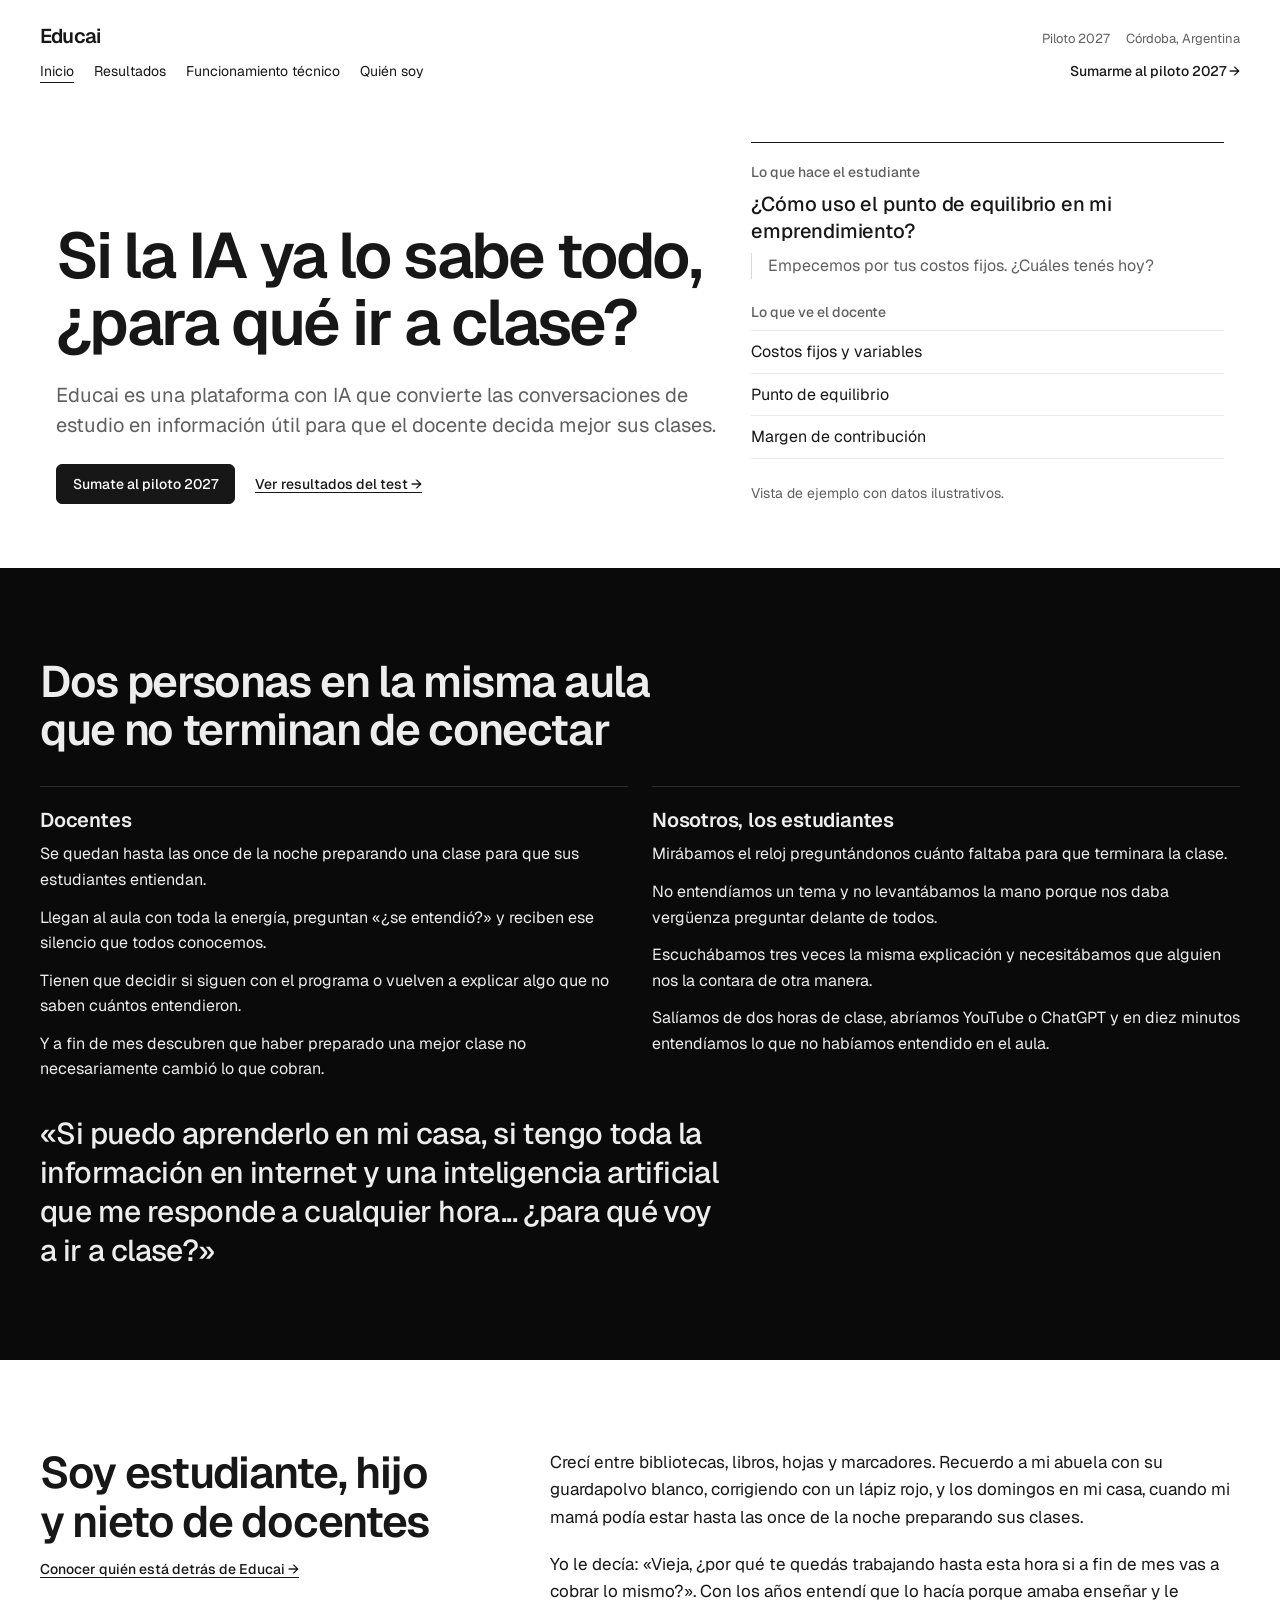
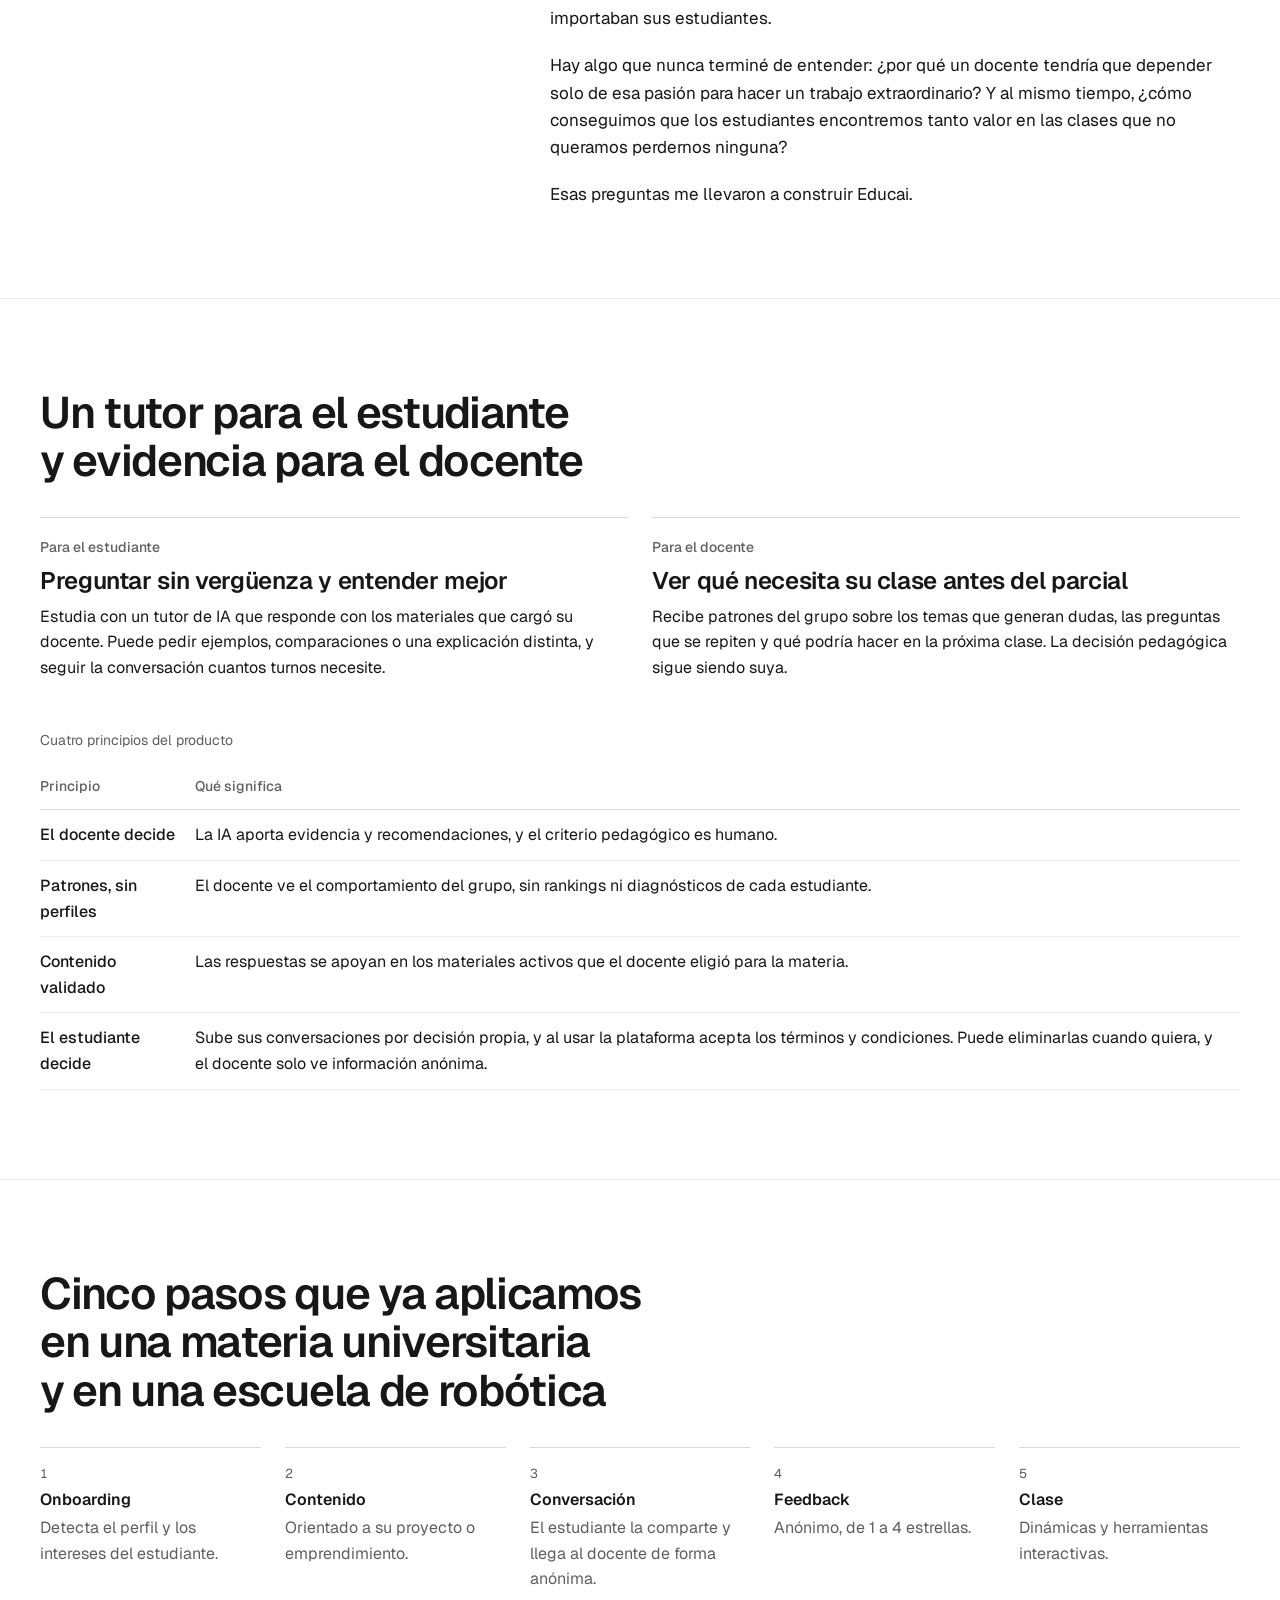
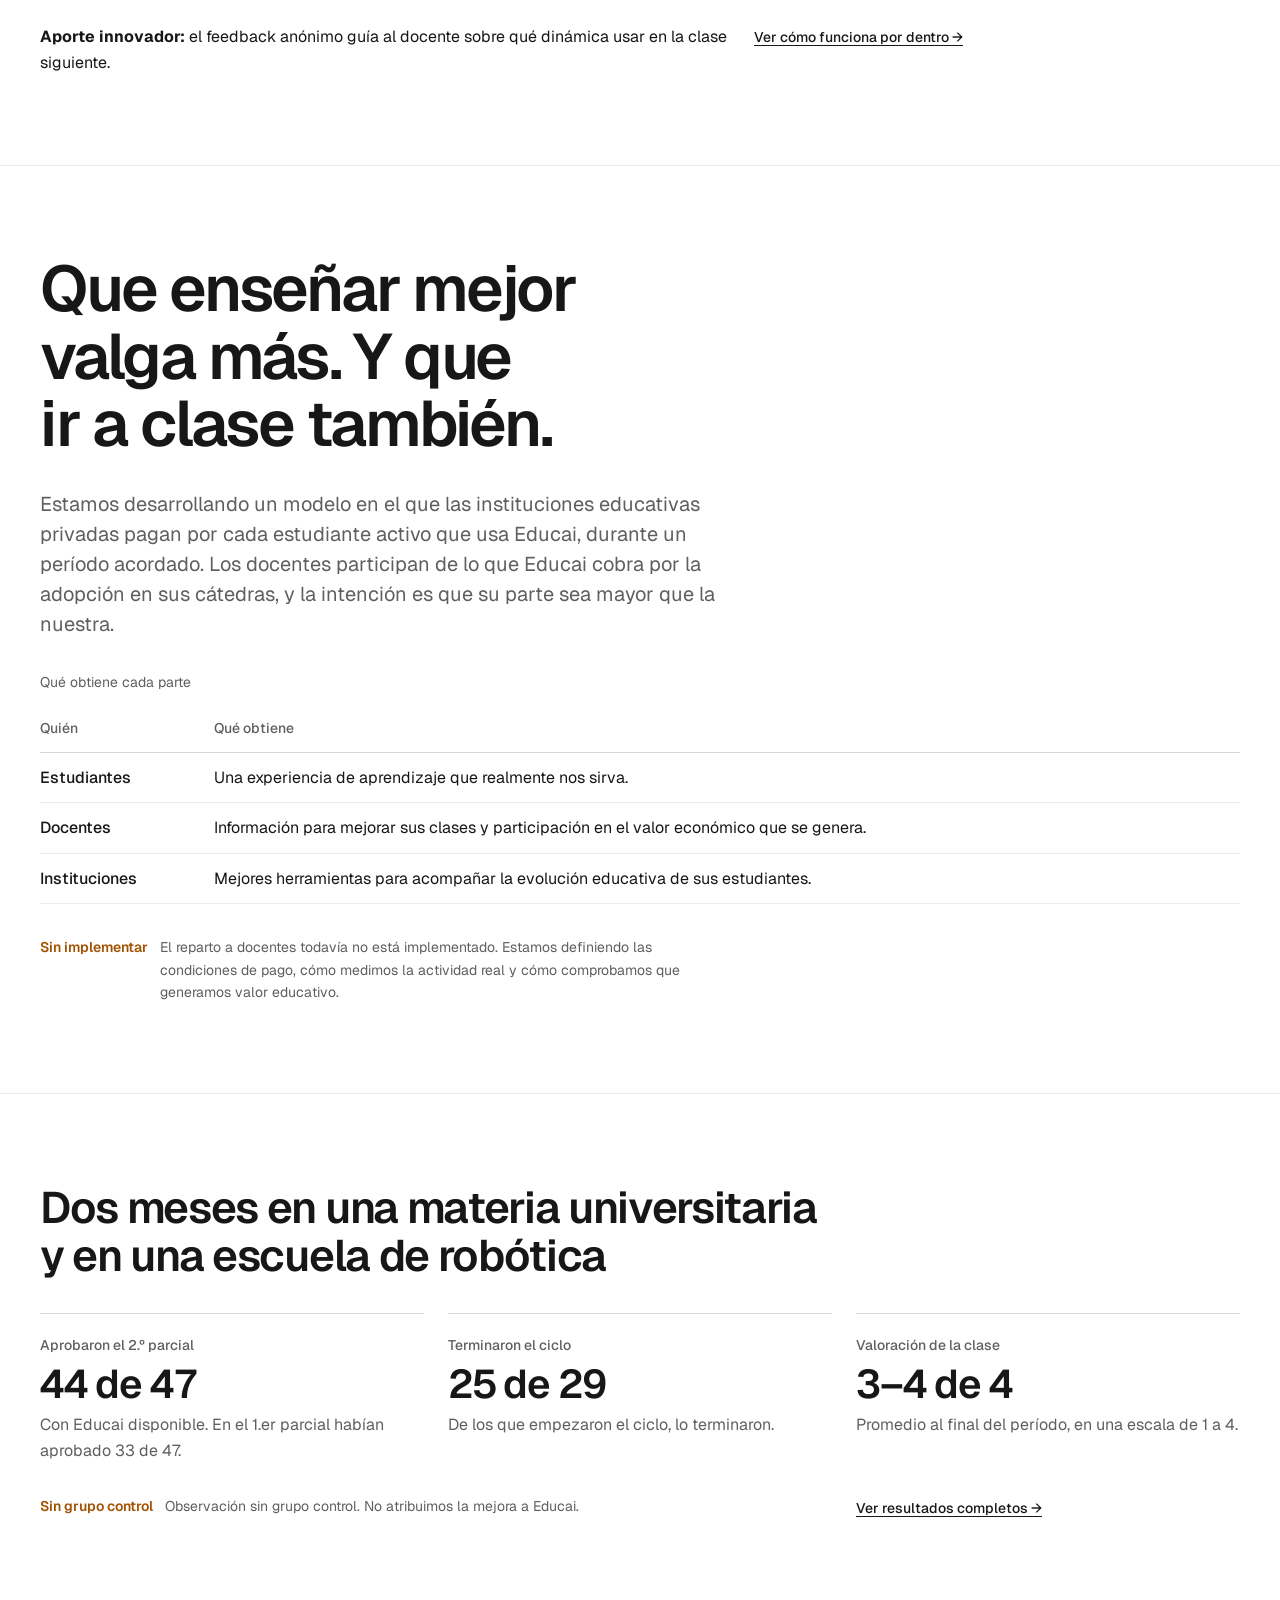
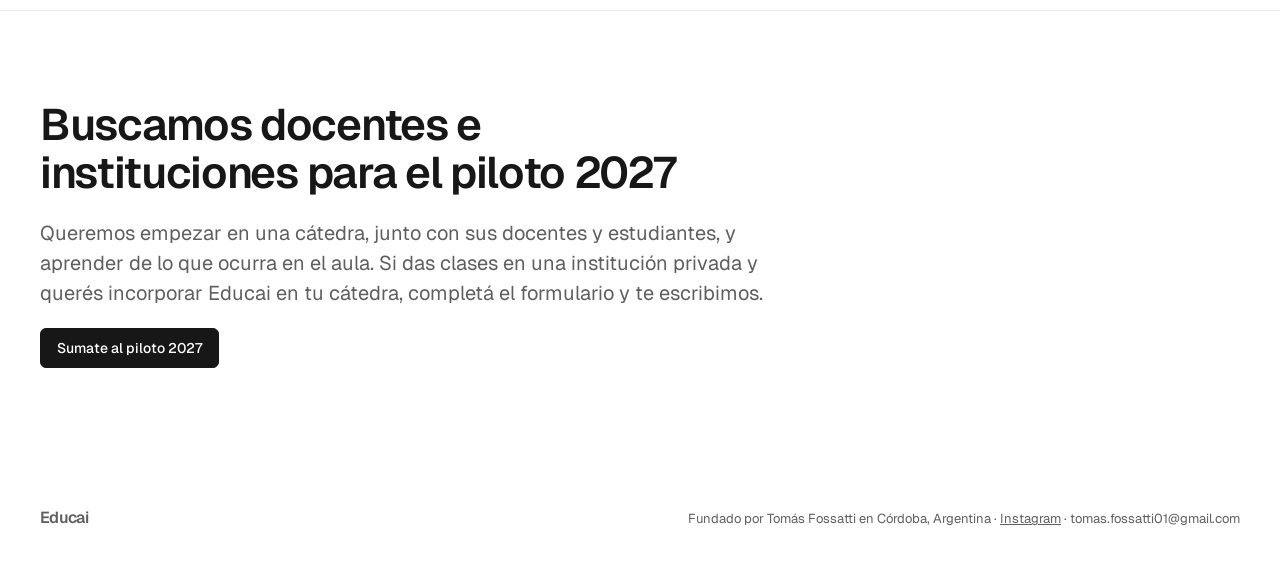
==== commit 04e561a5: "Rediseño en cuatro páginas con la guía visual de Vercel y fotos originales Co-Authored-By: Claude Op" ====
--- a/index.html
+++ b/index.html
@@ -3,747 +3,189 @@
 <head>
 <meta charset="utf-8">
 <meta name="viewport" content="width=device-width, initial-scale=1, viewport-fit=cover">
+<title>Educai</title>
 <meta name="description" content="Educai es una plataforma con IA que convierte las conversaciones de estudio en información útil para que el docente decida mejor sus clases.">
-<style>:root{padding-top:env(safe-area-inset-top,0px);padding-bottom:env(safe-area-inset-bottom,0px)}body{margin:0}img{max-width:100%}[hidden]{display:none!important}</style>
-<title>Educai</title>
 <link rel="preconnect" href="https://fonts.googleapis.com">
 <link rel="preconnect" href="https://fonts.gstatic.com" crossorigin>
-<link rel="stylesheet" href="https://fonts.googleapis.com/css2?family=Geist:wght@400..600&family=Geist+Mono:wght@400..600&display=swap">
-<style>
-/* Layout: un solo lienzo monocromo sobre grilla de 12/6/4 columnas; jerarquía por tipografía; una banda de contraste solo donde marca un cambio de estado */
-:root{
-  --surface-primary:#FFFFFF; --surface-secondary:#FAFAFA; --surface-contrast:#0A0A0A;
-  --text-primary:#171717; --text-secondary:#5F5F5F; --text-on-contrast:#EDEDED; --text-on-contrast-secondary:#A1A1A1;
-  --border-subtle:#EBEBEB; --border-default:#D9D9D9; --border-strong:#171717; --border-on-contrast:#2E2E2E;
-  --focus:#0068D6; --warning:#A35200; --chart-1:#171717; --chart-2:#A8A8A8;
-  --sans:"Geist",ui-sans-serif,system-ui,-apple-system,"Segoe UI",sans-serif;
-  --mono:"Geist Mono",ui-monospace,SFMono-Regular,Menlo,monospace;
-  --t-display:clamp(2.5rem,5.4vw,4rem); --t-title:clamp(2rem,4vw,2.75rem); --t-section:1.5rem; --t-sub:1.25rem; --t-16:1rem;
-  --t-lede:1.25rem; --t-body:1rem; --t-label:.875rem; --t-meta:.8125rem;
-  --s1:4px; --s2:8px; --s3:12px; --s4:16px; --s5:20px; --s6:24px; --s8:32px; --s10:40px; --s12:48px; --s16:64px;
-  --radius:6px;
-}
-@media (prefers-color-scheme: dark){:root:not([data-theme="light"]){
-  --surface-primary:#0A0A0A; --surface-secondary:#111111; --surface-contrast:#EDEDED;
-  --text-primary:#EDEDED; --text-secondary:#A1A1A1; --text-on-contrast:#0A0A0A; --text-on-contrast-secondary:#4D4D4D;
-  --border-subtle:#1F1F1F; --border-default:#2E2E2E; --border-strong:#EDEDED; --border-on-contrast:#D4D4D4;
-  --focus:#52A8FF; --warning:#FFB224; --chart-1:#EDEDED; --chart-2:#5C5C5C; color-scheme:dark}}
-:root[data-theme="dark"]{
-  --surface-primary:#0A0A0A; --surface-secondary:#111111; --surface-contrast:#EDEDED;
-  --text-primary:#EDEDED; --text-secondary:#A1A1A1; --text-on-contrast:#0A0A0A; --text-on-contrast-secondary:#4D4D4D;
-  --border-subtle:#1F1F1F; --border-default:#2E2E2E; --border-strong:#EDEDED; --border-on-contrast:#D4D4D4;
-  --focus:#52A8FF; --warning:#FFB224; --chart-1:#EDEDED; --chart-2:#5C5C5C; color-scheme:dark}
+<link href="https://fonts.googleapis.com/css2?family=Geist:wght@400..600&family=Geist+Mono:wght@400..600&display=swap" rel="stylesheet" referrerpolicy="no-referrer">
+<link href="https://vercel.com/geist/vercel-brand.css" rel="stylesheet">
+<link href="/assets/site.css" rel="stylesheet">
+</head>
+<body class="vbg-report">
+  <div class="vbg-shell">
+    <a class="vbg-skip-link" href="#main">Ir al contenido</a>
+    <header class="vbg-header">
+      <div class="vbg-masthead">
+        <span class="vbg-identity"><a class="vbg-custom-wordmark" href="/">Educai</a></span>
+        <div class="vbg-document-meta"><span class="vbg-state">Piloto 2027</span><span class="vbg-context">Córdoba, Argentina</span></div>
+      </div>
+      <nav class="vbg-custom-nav" aria-label="Principal">
+        <a href="/" aria-current="page">Inicio</a>
+        <a href="/resultados">Resultados</a>
+        <a href="/tecnico">Funcionamiento técnico</a>
+        <a href="/quien-soy">Quién soy</a>
+        <a class="vbg-custom-nav-cta" href="https://forms.gle/H1VRZcY6WzL2wMh96" target="_blank" rel="noopener">Sumarme al piloto 2027 →</a>
+      </nav>
+    </header>
+    <main id="main">
 
-*{box-sizing:border-box}
-body{background:var(--surface-primary);color:var(--text-primary);font-family:var(--sans);font-size:var(--t-body);line-height:1.6;-webkit-font-smoothing:antialiased;font-feature-settings:"liga" 1}
-h1,h2,h3,h4,p,ul,ol,figure,blockquote{margin:0}
-h1,h2,h3,h4{text-wrap:balance;font-weight:600}
-a{color:inherit;text-underline-offset:3px;text-decoration-thickness:1px}
-a:focus-visible,button:focus-visible{outline:2px solid var(--focus);outline-offset:3px;border-radius:var(--radius)}
-.num{font-variant-numeric:tabular-nums}
-.mono{font-family:var(--mono);font-size:.9em}
-.vh{position:absolute;width:1px;height:1px;overflow:hidden;clip:rect(0 0 0 0);white-space:nowrap}
+      <section class="vbg-opening" aria-labelledby="h-inicio">
+        <div class="vbg-opening-claim">
+          <h1 class="vbg-display" id="h-inicio">Si la IA ya lo sabe todo, ¿para qué ir a clase?</h1>
+          <p class="vbg-lede">Educai es una plataforma con IA que convierte las conversaciones de estudio en información útil para que el docente decida mejor sus clases.</p>
+          <div class="vbg-custom-actions">
+            <a class="vbg-button" href="https://forms.gle/H1VRZcY6WzL2wMh96" target="_blank" rel="noopener">Sumate al piloto 2027</a>
+            <a class="vbg-custom-link" href="/resultados">Ver resultados del test →</a>
+          </div>
+        </div>
+        <figure class="vbg-opening-proof vbg-custom-exchange">
+          <div class="vbg-custom-exchange-part">
+            <span class="vbg-label">Lo que hace el estudiante</span>
+            <p class="vbg-custom-question">¿Cómo uso el punto de equilibrio en mi emprendimiento?</p>
+            <p class="vbg-custom-answer">Empecemos por tus costos fijos. ¿Cuáles tenés hoy?</p>
+          </div>
+          <div class="vbg-custom-exchange-part">
+            <span class="vbg-label">Lo que ve el docente</span>
+            <ul class="vbg-custom-topics">
+              <li>Costos fijos y variables</li>
+              <li>Punto de equilibrio</li>
+              <li>Margen de contribución</li>
+            </ul>
+          </div>
+          <figcaption class="vbg-caption">Vista de ejemplo con datos ilustrativos.</figcaption>
+        </figure>
+      </section>
 
-/* type roles */
-.display{font-size:var(--t-display);line-height:1.05;letter-spacing:-.035em}
-.title{font-size:var(--t-title);line-height:1.1;letter-spacing:-.03em}
-.h24{font-size:var(--t-section);line-height:1.25;letter-spacing:-.015em}
-.h20{font-size:var(--t-sub);line-height:1.3;letter-spacing:-.01em}
-.h16{font-size:var(--t-16);line-height:1.4}
-.lede{font-size:var(--t-lede);line-height:1.5;color:var(--text-secondary);max-width:58ch}
-.label{font-size:var(--t-label);line-height:1.4;font-weight:500;color:var(--text-secondary)}
-.meta{font-size:var(--t-meta);line-height:1.45;color:var(--text-secondary)}
-.body-2{color:var(--text-secondary)}
-.reading{max-width:66ch}
+      <section class="vbg-section vbg-band" data-tone="contrast" aria-labelledby="h-tension">
+        <div class="vbg-grid">
+          <h2 class="vbg-title vbg-span-8" id="h-tension">Dos personas en la misma aula que no terminan de conectar</h2>
+          <div class="vbg-custom-peer vbg-span-6">
+            <h3 class="vbg-heading-20">Docentes</h3>
+            <ul class="vbg-custom-list">
+              <li>Se quedan hasta las once de la noche preparando una clase para que sus estudiantes entiendan.</li>
+              <li>Llegan al aula con toda la energía, preguntan «¿se entendió?» y reciben ese silencio que todos conocemos.</li>
+              <li>Tienen que decidir si siguen con el programa o vuelven a explicar algo que no saben cuántos entendieron.</li>
+              <li>Y a fin de mes descubren que haber preparado una mejor clase no necesariamente cambió lo que cobran.</li>
+            </ul>
+          </div>
+          <div class="vbg-custom-peer vbg-span-6">
+            <h3 class="vbg-heading-20">Nosotros, los estudiantes</h3>
+            <ul class="vbg-custom-list">
+              <li>Mirábamos el reloj preguntándonos cuánto faltaba para que terminara la clase.</li>
+              <li>No entendíamos un tema y no levantábamos la mano porque nos daba vergüenza preguntar delante de todos.</li>
+              <li>Escuchábamos tres veces la misma explicación y necesitábamos que alguien nos la contara de otra manera.</li>
+              <li>Salíamos de dos horas de clase, abríamos YouTube o ChatGPT y en diez minutos entendíamos lo que no habíamos entendido en el aula.</li>
+            </ul>
+          </div>
+          <blockquote class="vbg-custom-quote vbg-span-12">«Si puedo aprenderlo en mi casa, si tengo toda la información en internet y una inteligencia artificial que me responde a cualquier hora... ¿para qué voy a ir a clase?»</blockquote>
+        </div>
+      </section>
 
-/* shell + grid */
-.pad{padding-left:max(16px,env(safe-area-inset-left,0px));padding-right:max(16px,env(safe-area-inset-right,0px))}
-.wrap{max-width:1200px;margin:0 auto}
-.grid{display:grid;grid-template-columns:repeat(12,minmax(0,1fr));column-gap:var(--s6);row-gap:var(--s8)}
-.grid>*{min-width:0}
-.c12{grid-column:span 12}.c8{grid-column:span 8}.c7{grid-column:span 7}.c6{grid-column:span 6}.c5{grid-column:span 5}.c4{grid-column:span 4}.c3{grid-column:span 3}
-.o1{grid-column:8 / span 5}
-@media (max-width:960px){.grid{grid-template-columns:repeat(6,minmax(0,1fr))}.c12,.c8,.c7,.c6,.c5,.o1{grid-column:span 6}.c4,.c3{grid-column:span 3}}
-@media (max-width:600px){.grid{grid-template-columns:repeat(4,minmax(0,1fr));column-gap:var(--s4)}.c12,.c8,.c7,.c6,.c5,.c4,.c3,.o1{grid-column:span 4}}
+      <section class="vbg-section" aria-labelledby="h-story">
+        <div class="vbg-grid">
+          <div class="vbg-stack vbg-span-5">
+            <h2 class="vbg-title" id="h-story">Soy estudiante, hijo y nieto de docentes</h2>
+            <a class="vbg-custom-link" href="/quien-soy">Conocer quién está detrás de Educai →</a>
+          </div>
+          <div class="vbg-flow vbg-span-7">
+            <p>Crecí entre bibliotecas, libros, hojas y marcadores. Recuerdo a mi abuela con su guardapolvo blanco, corrigiendo con un lápiz rojo, y los domingos en mi casa, cuando mi mamá podía estar hasta las once de la noche preparando sus clases.</p>
+            <p>Yo le decía: «Vieja, ¿por qué te quedás trabajando hasta esta hora si a fin de mes vas a cobrar lo mismo?». Con los años entendí que lo hacía porque amaba enseñar y le importaban sus estudiantes.</p>
+            <p>Hay algo que nunca terminé de entender: ¿por qué un docente tendría que depender solo de esa pasión para hacer un trabajo extraordinario? Y al mismo tiempo, ¿cómo conseguimos que los estudiantes encontremos tanto valor en las clases que no queramos perdernos ninguna?</p>
+            <p>Esas preguntas me llevaron a construir Educai.</p>
+          </div>
+        </div>
+      </section>
 
-body::before{content:"";position:fixed;inset:0 0 auto;height:env(safe-area-inset-top,0px);z-index:10;background:var(--surface-primary)}
-header.site{position:sticky;top:env(safe-area-inset-top,0px);z-index:9;background:var(--surface-primary);padding-block:var(--s4)}
-.masthead{display:flex;align-items:baseline;gap:var(--s6);flex-wrap:wrap}
-.wordmark{font-weight:600;font-size:1.25rem;letter-spacing:-.04em;text-decoration:none}
-.nav{display:flex;gap:var(--s5);flex-wrap:wrap;flex:1;justify-content:flex-end;align-items:baseline}
-.nav a{text-decoration:none;font-size:var(--t-label);color:var(--text-secondary)}
-.nav a:hover,.nav a[aria-current="page"]{color:var(--text-primary)}
-.nav a[aria-current="page"]{text-decoration:underline;text-underline-offset:6px}
-@media (max-width:760px){.nav{justify-content:flex-start;flex-basis:100%;gap:var(--s4)}.nav .btn{display:none}}
-.skip{position:absolute;left:-9999px}.skip:focus{left:16px;top:16px;z-index:20;background:var(--surface-primary);padding:8px 12px}
+      <section class="vbg-section" aria-labelledby="h-product">
+        <div class="vbg-grid">
+          <h2 class="vbg-title vbg-span-8" id="h-product">Un tutor para el estudiante y evidencia para el docente</h2>
+          <div class="vbg-custom-peer vbg-span-6">
+            <span class="vbg-label">Para el estudiante</span>
+            <h3 class="vbg-heading-24">Preguntar sin vergüenza y entender mejor</h3>
+            <p>Estudia con un tutor de IA que responde con los materiales que cargó su docente. Puede pedir ejemplos, comparaciones o una explicación distinta, y seguir la conversación cuantos turnos necesite.</p>
+          </div>
+          <div class="vbg-custom-peer vbg-span-6">
+            <span class="vbg-label">Para el docente</span>
+            <h3 class="vbg-heading-24">Ver qué necesita su clase antes del parcial</h3>
+            <p>Recibe patrones del grupo sobre los temas que generan dudas, las preguntas que se repiten y qué podría hacer en la próxima clase. La decisión pedagógica sigue siendo suya.</p>
+          </div>
+        </div>
+        <div class="vbg-table-wrap" style="margin-top:var(--c-sp-12)">
+          <table>
+            <caption>Cuatro principios del producto</caption>
+            <thead><tr><th scope="col">Principio</th><th scope="col">Qué significa</th></tr></thead>
+            <tbody>
+              <tr><th scope="row">El docente decide</th><td>La IA aporta evidencia y recomendaciones, y el criterio pedagógico es humano.</td></tr>
+              <tr><th scope="row">Patrones, sin perfiles</th><td>El docente ve el comportamiento del grupo, sin rankings ni diagnósticos de cada estudiante.</td></tr>
+              <tr><th scope="row">Contenido validado</th><td>Las respuestas se apoyan en los materiales activos que el docente eligió para la materia.</td></tr>
+              <tr><th scope="row">El estudiante decide</th><td>Sube sus conversaciones por decisión propia, y al usar la plataforma acepta los términos y condiciones. Puede eliminarlas cuando quiera, y el docente solo ve información anónima.</td></tr>
+            </tbody>
+          </table>
+        </div>
+      </section>
 
-/* buttons */
-.btn{display:inline-flex;align-items:center;justify-content:center;height:40px;padding:0 var(--s4);border-radius:var(--radius);font:500 var(--t-label)/1 var(--sans);text-decoration:none;background:var(--text-primary);color:var(--surface-primary);border:1px solid var(--text-primary);white-space:nowrap}
-.btn:hover{opacity:.88}
-.btn.secondary{background:transparent;color:var(--text-primary);border-color:var(--border-default)}
-.btn.secondary:hover{border-color:var(--border-strong);opacity:1}
-.btn.sm{height:32px;padding:0 var(--s3)}
-.actions{display:flex;gap:var(--s3);flex-wrap:wrap}
-.link{font-size:var(--t-label);font-weight:500}
+      <section class="vbg-section" aria-labelledby="h-cycle">
+        <div class="vbg-grid">
+          <h2 class="vbg-title vbg-span-8" id="h-cycle">Cinco pasos que ya aplicamos en una materia universitaria y en una escuela de robótica</h2>
+          <ol class="vbg-custom-seq vbg-span-12">
+            <li><h3 class="vbg-heading-16">Onboarding</h3><p>Detecta el perfil y los intereses del estudiante.</p></li>
+            <li><h3 class="vbg-heading-16">Contenido</h3><p>Orientado a su proyecto o emprendimiento.</p></li>
+            <li><h3 class="vbg-heading-16">Conversación</h3><p>El estudiante la comparte y llega al docente de forma anónima.</p></li>
+            <li><h3 class="vbg-heading-16">Feedback</h3><p>Anónimo, de 1 a 4 estrellas.</p></li>
+            <li><h3 class="vbg-heading-16">Clase</h3><p>Dinámicas y herramientas interactivas.</p></li>
+          </ol>
+          <p class="vbg-span-7"><strong>Aporte innovador:</strong> el feedback anónimo guía al docente sobre qué dinámica usar en la clase siguiente.</p>
+          <p class="vbg-span-5"><a class="vbg-custom-link" href="/tecnico">Ver cómo funciona por dentro →</a></p>
+        </div>
+      </section>
 
-/* sections */
-.section{padding-block:clamp(var(--s12),7vw,96px)}
-.section+.section{border-top:1px solid var(--border-subtle)}
-.opening{padding-block:clamp(var(--s10),6vw,88px) clamp(var(--s12),7vw,96px)}
-.band{background:var(--surface-contrast);color:var(--text-on-contrast)}
-.band .body-2,.band .lede,.band .label,.band .meta{color:var(--text-on-contrast-secondary)}
-.band .btn{background:var(--text-on-contrast);color:var(--surface-contrast);border-color:var(--text-on-contrast)}
-.band .peer{border-top-color:var(--border-on-contrast)}
-.band+.section,.section+.band{border-top:0}
-.head{display:flex;flex-direction:column;gap:var(--s3)}
-.peer{border-top:1px solid var(--border-default);padding-top:var(--s5);display:flex;flex-direction:column;gap:var(--s2)}
-.peer .label{margin-bottom:var(--s1)}
-.list{list-style:none;padding:0;display:flex;flex-direction:column;gap:var(--s3)}
-.list li{color:var(--text-secondary)}
-.band .list li{color:var(--text-on-contrast)}
-.prose{display:flex;flex-direction:column;gap:var(--s5);font-size:1.0625rem;max-width:64ch}
-.closing{display:flex;flex-direction:column;gap:var(--s5);align-items:flex-start}
+      <section class="vbg-section" aria-labelledby="h-model">
+        <div class="vbg-grid">
+          <h2 class="vbg-display vbg-span-8" id="h-model">Que enseñar mejor valga más. Y que ir a clase también.</h2>
+          <p class="vbg-lede vbg-span-7">Estamos desarrollando un modelo en el que las instituciones educativas privadas pagan por cada estudiante activo que usa Educai, durante un período acordado. Los docentes participan de lo que Educai cobra por la adopción en sus cátedras, y la intención es que su parte sea mayor que la nuestra.</p>
+          <div class="vbg-table-wrap vbg-span-12">
+            <table>
+              <caption>Qué obtiene cada parte</caption>
+              <thead><tr><th scope="col">Quién</th><th scope="col">Qué obtiene</th></tr></thead>
+              <tbody>
+                <tr><th scope="row">Estudiantes</th><td>Una experiencia de aprendizaje que realmente nos sirva.</td></tr>
+                <tr><th scope="row">Docentes</th><td>Información para mejorar sus clases y participación en el valor económico que se genera.</td></tr>
+                <tr><th scope="row">Instituciones</th><td>Mejores herramientas para acompañar la evolución educativa de sus estudiantes.</td></tr>
+              </tbody>
+            </table>
+          </div>
+          <p class="vbg-note vbg-custom-caveat vbg-span-12"><b>Sin implementar</b><span>El reparto a docentes todavía no está implementado. Estamos definiendo las condiciones de pago, cómo medimos la actividad real y cómo comprobamos que generamos valor educativo.</span></p>
+        </div>
+      </section>
 
-/* hero example */
-.example{border-top:1px solid var(--border-strong);padding-top:var(--s5);display:flex;flex-direction:column;gap:var(--s6)}
-.ex-row{display:flex;flex-direction:column;gap:var(--s2)}
-.ex-q{font-size:var(--t-sub);line-height:1.35;font-weight:500;letter-spacing:-.01em}
-.ex-a{padding-left:var(--s4);border-left:1px solid var(--border-default);color:var(--text-secondary)}
-.ex-topics{list-style:none;padding:0;display:flex;flex-direction:column}
-.ex-topics li{padding-block:var(--s2);border-bottom:1px solid var(--border-subtle)}
-.ex-topics li:first-child{border-top:1px solid var(--border-subtle)}
+      <section class="vbg-section" aria-labelledby="h-teaser">
+        <div class="vbg-grid">
+          <h2 class="vbg-title vbg-span-8" id="h-teaser">Dos meses en una materia universitaria y en una escuela de robótica</h2>
+          <div class="vbg-stat-strip vbg-span-12">
+            <div class="vbg-stat"><span class="vbg-stat-label">Aprobaron el 2.º parcial</span><span class="vbg-stat-value vbg-numeric">44 de 47</span><span class="vbg-stat-detail">Con Educai disponible. En el 1.er parcial habían aprobado 33 de 47.</span></div>
+            <div class="vbg-stat"><span class="vbg-stat-label">Terminaron el ciclo</span><span class="vbg-stat-value vbg-numeric">25 de 29</span><span class="vbg-stat-detail">De los que empezaron el ciclo, lo terminaron.</span></div>
+            <div class="vbg-stat"><span class="vbg-stat-label">Valoración de la clase</span><span class="vbg-stat-value vbg-numeric">3–4 de 4</span><span class="vbg-stat-detail">Promedio al final del período, en una escala de 1 a 4.</span></div>
+          </div>
+          <p class="vbg-note vbg-custom-caveat vbg-span-8"><b>Sin grupo control</b><span>Observación sin grupo control. No atribuimos la mejora a Educai.</span></p>
+          <p class="vbg-span-4"><a class="vbg-custom-link" href="/resultados">Ver resultados completos →</a></p>
+        </div>
+      </section>
 
-blockquote.q{font-size:clamp(1.375rem,2.6vw,1.875rem);line-height:1.3;font-weight:500;letter-spacing:-.02em;max-width:34ch}
-
-/* sequences */
-.seq{list-style:none;padding:0;display:grid;grid-template-columns:repeat(5,minmax(0,1fr));gap:var(--s6);counter-reset:n}
-.seq>li{counter-increment:n;border-top:1px solid var(--border-default);padding-top:var(--s4);display:flex;flex-direction:column;gap:var(--s1);min-width:0}
-.seq>li::before{content:counter(n);font-size:var(--t-meta);color:var(--text-secondary);font-variant-numeric:tabular-nums}
-.seq>li p{color:var(--text-secondary)}
-.seq.cols3{grid-template-columns:repeat(3,minmax(0,1fr))}
-.seq.cols1{grid-template-columns:1fr;gap:0}
-.seq.cols1>li{flex-direction:row;gap:var(--s4);padding-block:var(--s3);border-top-color:var(--border-subtle)}
-.seq.cols1>li::before{min-width:1.5em}
-@media (max-width:960px){.seq{grid-template-columns:repeat(2,minmax(0,1fr))}.seq.cols3{grid-template-columns:repeat(2,minmax(0,1fr))}.seq.cols1{grid-template-columns:1fr}}
-@media (max-width:520px){.seq,.seq.cols3{grid-template-columns:1fr}}
-
-/* stats */
-.stats{display:grid;grid-template-columns:repeat(3,minmax(0,1fr));gap:var(--s6)}
-.stats>*{min-width:0}
-@media (max-width:760px){.stats{grid-template-columns:1fr}}
-.stat{border-top:1px solid var(--border-default);padding-top:var(--s5);display:flex;flex-direction:column;gap:var(--s2)}
-.stat-value{font-size:2.5rem;line-height:1;font-weight:600;letter-spacing:-.03em;font-variant-numeric:tabular-nums}
-.stat-value span{font-size:1rem;font-weight:500;color:var(--text-secondary);letter-spacing:0;margin-left:6px}
-.stat p{color:var(--text-secondary)}
-
-.note{font-size:var(--t-label);color:var(--text-secondary);max-width:70ch}
-.caveat{display:flex;gap:var(--s3);align-items:baseline;font-size:var(--t-label);color:var(--text-secondary);max-width:72ch}
-.caveat b{color:var(--warning);font-weight:600;white-space:nowrap}
-
-/* bar chart */
-.chart{display:flex;flex-direction:column;gap:var(--s5)}
-.bars{display:flex;flex-direction:column;gap:var(--s5)}
-.bar{display:grid;grid-template-columns:minmax(0,1fr) 8.5rem;column-gap:var(--s4);row-gap:var(--s2);align-items:center}
-.bar-name{grid-column:1 / -1;font-size:var(--t-label);color:var(--text-secondary)}
-.bar-track{position:relative;height:36px}
-.bar-fill{position:absolute;inset:0 auto 0 0;background:var(--chart-2);border-radius:2px}
-.bar.key .bar-fill{background:var(--chart-1)}
-.bar-value{font-weight:600;font-variant-numeric:tabular-nums;text-align:right}
-.bar.key .bar-name{color:var(--text-primary);font-weight:500}
-.axis{display:grid;grid-template-columns:minmax(0,1fr) 8.5rem;column-gap:var(--s4)}
-.axis div{position:relative;height:18px;border-top:1px solid var(--border-strong)}
-.axis span{position:absolute;top:4px;font-size:var(--t-meta);color:var(--text-secondary);transform:translateX(-50%);font-variant-numeric:tabular-nums}
-.axis span:first-child{transform:none}.axis span:last-child{transform:translateX(-100%)}
-.chart-area{position:relative}
-.grid-lines{position:absolute;inset:0 calc(8.5rem + var(--s4)) 18px 0;pointer-events:none}
-.grid-lines i{position:absolute;top:0;bottom:0;border-left:1px dashed var(--border-subtle)}
-figcaption{font-size:var(--t-label);color:var(--text-secondary);max-width:70ch}
-
-/* unit chart */
-.units{display:flex;flex-direction:column;gap:var(--s8)}
-.unit-group{display:grid;grid-template-columns:minmax(0,1fr) minmax(0,15rem);gap:var(--s6);align-items:start}
-@media (max-width:760px){.unit-group{grid-template-columns:1fr}}
-.cells{display:flex;flex-wrap:wrap;gap:5px;max-width:560px}
-.cell{width:20px;height:20px;border-radius:3px;border:1.5px solid var(--chart-1);position:relative;overflow:hidden}
-.cell.done{background:var(--chart-1)}
-.cell.half::after{content:"";position:absolute;inset:50% 0 0 0;background:var(--chart-1)}
-.cell.none{border-color:var(--chart-2)}
-.keys{list-style:none;padding:0;display:flex;flex-direction:column;gap:var(--s3)}
-.keys li{display:flex;gap:var(--s3);align-items:baseline}
-.keys .cell{flex:none;width:14px;height:14px;transform:translateY(2px)}
-.keys b{font-variant-numeric:tabular-nums;font-weight:600;min-width:1.6em;display:inline-block}
-
-/* tables */
-.table-wrap{overflow-x:auto}
-table{width:100%;border-collapse:collapse;font-size:var(--t-body)}
-caption{text-align:left;font-size:var(--t-label);color:var(--text-secondary);padding-bottom:var(--s3);caption-side:top}
-th,td{padding:var(--s3) var(--s4) var(--s3) 0;border-bottom:1px solid var(--border-subtle);text-align:left;vertical-align:top}
-thead th{font-size:var(--t-label);font-weight:500;color:var(--text-secondary);border-bottom:1px solid var(--border-default);vertical-align:bottom}
-th.r,td.r{text-align:right;font-variant-numeric:tabular-nums}
-td:last-child,th:last-child{padding-right:0}
-tbody th{font-weight:500}
-
-/* tech */
-.flow{list-style:none;padding:0;display:flex;flex-wrap:wrap;gap:var(--s2) var(--s3);align-items:baseline}
-.flow li{display:flex;gap:var(--s3);align-items:baseline;font-weight:500}
-.flow li:not(:last-child)::after{content:"→";color:var(--text-secondary);font-weight:400}
-.flow li:last-child{text-decoration:underline;text-underline-offset:5px}
-.spec-row{display:grid;grid-template-columns:repeat(12,minmax(0,1fr));column-gap:var(--s6);padding-block:var(--s6);border-top:1px solid var(--border-on-contrast)}
-.spec-row>*{min-width:0}
-.spec-row h3{grid-column:span 4}.spec-row p{grid-column:span 8;color:var(--text-on-contrast-secondary)}
-@media (max-width:760px){.spec-row{grid-template-columns:1fr;row-gap:var(--s2)}.spec-row h3,.spec-row p{grid-column:auto}}
-.check{list-style:none;padding:0;display:flex;flex-direction:column}
-.check li{padding-block:var(--s2);border-bottom:1px solid var(--border-subtle);display:flex;gap:var(--s3);align-items:baseline}
-.check li::before{content:"";flex:none;width:8px;height:8px;border-radius:50%;background:var(--text-primary);transform:translateY(-1px)}
-.check.todo li{color:var(--text-secondary)}
-.check.todo li::before{background:transparent;border:1.5px solid var(--text-secondary)}
-
-/* talks */
-.talks th[scope="row"]{white-space:nowrap;font-weight:400;color:var(--text-secondary);font-variant-numeric:tabular-nums;width:9rem}
-.talks td h3{font-size:var(--t-16);margin-bottom:var(--s1)}
-.talks td p{color:var(--text-secondary)}
-@media (max-width:600px){.talks tr{display:grid;padding-block:var(--s3);border-bottom:1px solid var(--border-subtle)}.talks th,.talks td{border:0;padding:0 0 var(--s1)}.talks thead{display:none}}
-
-.copy{display:flex;gap:var(--s3);align-items:center;flex-wrap:wrap}
-.copy code{font-family:var(--mono);font-size:var(--t-label);border:1px solid var(--border-default);border-radius:var(--radius);padding:9px 12px;user-select:all;word-break:break-all}
-.copy button{height:40px;padding:0 var(--s4);border-radius:var(--radius);border:1px solid var(--border-default);background:transparent;color:var(--text-primary);font:500 var(--t-label) var(--sans);cursor:pointer}
-
-footer.site{padding-block:var(--s12) var(--s10)}
-.foot{display:flex;justify-content:space-between;gap:var(--s4);flex-wrap:wrap;align-items:baseline}
-.foot .wordmark{font-size:1rem}
-</style>
-</head>
-<body>
-
-<a class="skip" href="#main">Ir al contenido</a>
-<header class="site pad">
-  <div class="wrap masthead">
-    <a class="wordmark" href="#inicio">Educai</a>
-    <nav class="nav" aria-label="Principal">
-      <a href="#inicio" data-r="inicio">Inicio</a>
-      <a href="#resultados" data-r="resultados">Resultados</a>
-      <a href="#tecnico" data-r="tecnico">Funcionamiento técnico</a>
-      <a href="#quien-soy" data-r="quien-soy">Quién soy</a>
-      <a class="btn sm" href="https://forms.gle/H1VRZcY6WzL2wMh96" target="_blank" rel="noopener">Sumarme al piloto 2027</a>
-    </nav>
+      <section class="vbg-section" aria-labelledby="h-close">
+        <div class="vbg-grid">
+          <div class="vbg-custom-closing vbg-span-8">
+            <h2 class="vbg-title" id="h-close">Buscamos docentes e instituciones para el piloto 2027</h2>
+            <p class="vbg-lede">Queremos empezar en una cátedra, junto con sus docentes y estudiantes, y aprender de lo que ocurra en el aula. Si das clases en una institución privada y querés incorporar Educai en tu cátedra, completá el formulario y te escribimos.</p>
+            <a class="vbg-button" href="https://forms.gle/H1VRZcY6WzL2wMh96" target="_blank" rel="noopener">Sumate al piloto 2027</a>
+          </div>
+        </div>
+      </section>
+    </main>
+    <footer class="vbg-footer">
+      <a class="vbg-custom-wordmark vbg-custom-wordmark-footer" href="/">Educai</a>
+      <span>Fundado por Tomás Fossatti en Córdoba, Argentina · <a href="https://www.instagram.com/tomasfossatti_/" target="_blank" rel="noopener">Instagram</a> · tomas.fossatti01@gmail.com</span>
+    </footer>
   </div>
-</header>
-
-<main id="main">
-<!-- ================= INICIO ================= -->
-<div class="view" id="v-inicio">
-  <section class="opening pad">
-    <div class="wrap grid" style="align-items:end">
-      <div class="c7" style="display:flex;flex-direction:column;gap:var(--s6)">
-        <h1 class="display">Si la IA ya lo sabe todo, ¿para qué ir a clase?</h1>
-        <p class="lede">Educai es una plataforma con IA que convierte las conversaciones de estudio en información útil para que el docente decida mejor sus clases.</p>
-        <div class="actions">
-          <a class="btn" href="https://forms.gle/H1VRZcY6WzL2wMh96" target="_blank" rel="noopener">Sumate al piloto 2027</a>
-          <a class="btn secondary" href="#resultados">Ver resultados del test</a>
-        </div>
-      </div>
-      <figure class="c5 example" aria-label="Vista de ejemplo con datos ilustrativos">
-        <div class="ex-row">
-          <span class="label">Lo que hace el estudiante</span>
-          <p class="ex-q">¿Cómo uso el punto de equilibrio en mi emprendimiento?</p>
-          <p class="ex-a">Empecemos por tus costos fijos. ¿Cuáles tenés hoy?</p>
-        </div>
-        <div class="ex-row">
-          <span class="label">Lo que ve el docente</span>
-          <ul class="ex-topics">
-            <li>Costos fijos y variables</li>
-            <li>Punto de equilibrio</li>
-            <li>Margen de contribución</li>
-          </ul>
-        </div>
-        <figcaption class="meta">Vista de ejemplo con datos ilustrativos.</figcaption>
-      </figure>
-    </div>
-  </section>
-
-  <section class="section band pad" aria-labelledby="h-tension">
-    <div class="wrap grid">
-      <h2 class="c8 title" id="h-tension">Dos personas en la misma aula que no terminan de conectar</h2>
-      <div class="c6 peer">
-        <h3 class="h20">Docentes</h3>
-        <ul class="list">
-          <li>Se quedan hasta las once de la noche preparando una clase para que sus estudiantes entiendan.</li>
-          <li>Llegan al aula con toda la energía, preguntan «¿se entendió?» y reciben ese silencio que todos conocemos.</li>
-          <li>Tienen que decidir si siguen con el programa o vuelven a explicar algo que no saben cuántos entendieron.</li>
-          <li>Y a fin de mes descubren que haber preparado una mejor clase no necesariamente cambió lo que cobran.</li>
-        </ul>
-      </div>
-      <div class="c6 peer">
-        <h3 class="h20">Nosotros, los estudiantes</h3>
-        <ul class="list">
-          <li>Mirábamos el reloj preguntándonos cuánto faltaba para que terminara la clase.</li>
-          <li>No entendíamos un tema y no levantábamos la mano porque nos daba vergüenza preguntar delante de todos.</li>
-          <li>Escuchábamos tres veces la misma explicación y necesitábamos que alguien nos la contara de otra manera.</li>
-          <li>Salíamos de dos horas de clase, abríamos YouTube o ChatGPT y en diez minutos entendíamos lo que no habíamos entendido en el aula.</li>
-        </ul>
-      </div>
-      <blockquote class="c12 q" style="margin-top:var(--s8)">«Si puedo aprenderlo en mi casa, si tengo toda la información en internet y una inteligencia artificial que me responde a cualquier hora... ¿para qué voy a ir a clase?»</blockquote>
-    </div>
-  </section>
-
-  <section class="section pad" aria-labelledby="h-story">
-    <div class="wrap grid">
-      <div class="c5 head">
-        <h2 class="title" id="h-story">Soy estudiante, hijo y nieto de docentes</h2>
-        <a class="link" href="#quien-soy">Conocer quién está detrás de Educai →</a>
-      </div>
-      <div class="c7 prose">
-        <p>Crecí entre bibliotecas, libros, hojas y marcadores. Recuerdo a mi abuela con su guardapolvo blanco, corrigiendo con un lápiz rojo, y los domingos en mi casa, cuando mi mamá podía estar hasta las once de la noche preparando sus clases.</p>
-        <p>Yo le decía: «Vieja, ¿por qué te quedás trabajando hasta esta hora si a fin de mes vas a cobrar lo mismo?». Con los años entendí que lo hacía porque amaba enseñar y le importaban sus estudiantes.</p>
-        <p>Hay algo que nunca terminé de entender: ¿por qué un docente tendría que depender solo de esa pasión para hacer un trabajo extraordinario? Y al mismo tiempo, ¿cómo conseguimos que los estudiantes encontremos tanto valor en las clases que no queramos perdernos ninguna?</p>
-        <p style="font-weight:500">Esas preguntas me llevaron a construir Educai.</p>
-      </div>
-    </div>
-  </section>
-
-  <section class="section pad" aria-labelledby="h-product">
-    <div class="wrap grid">
-      <h2 class="c8 title" id="h-product">Un tutor para el estudiante y evidencia para el docente</h2>
-      <div class="c6 peer">
-        <span class="label">Para el estudiante</span>
-        <h3 class="h24">Preguntar sin vergüenza y entender mejor</h3>
-        <p class="body-2">Estudia con un tutor de IA que responde con los materiales que cargó su docente. Puede pedir ejemplos, comparaciones o una explicación distinta, y seguir la conversación cuantos turnos necesite.</p>
-      </div>
-      <div class="c6 peer">
-        <span class="label">Para el docente</span>
-        <h3 class="h24">Ver qué necesita su clase antes del parcial</h3>
-        <p class="body-2">Recibe patrones del grupo sobre los temas que generan dudas, las preguntas que se repiten y qué podría hacer en la próxima clase. La decisión pedagógica sigue siendo suya.</p>
-      </div>
-      <div class="c3 peer" style="margin-top:var(--s8)"><h3 class="h16">El docente decide</h3><p class="body-2">La IA aporta evidencia y recomendaciones, y el criterio pedagógico es humano.</p></div>
-      <div class="c3 peer" style="margin-top:var(--s8)"><h3 class="h16">Patrones, sin perfiles</h3><p class="body-2">El docente ve el comportamiento del grupo, sin rankings ni diagnósticos de cada estudiante.</p></div>
-      <div class="c3 peer" style="margin-top:var(--s8)"><h3 class="h16">Contenido validado</h3><p class="body-2">Las respuestas se apoyan en los materiales activos que el docente eligió para la materia.</p></div>
-      <div class="c3 peer" style="margin-top:var(--s8)"><h3 class="h16">El estudiante decide</h3><p class="body-2">Sube sus conversaciones por decisión propia, y al usar la plataforma acepta los términos y condiciones. Puede eliminarlas cuando quiera, y el docente solo ve información anónima.</p></div>
-    </div>
-  </section>
-
-  <section class="section pad" aria-labelledby="h-cycle">
-    <div class="wrap grid">
-      <div class="c8 head">
-        <h2 class="title" id="h-cycle">Cinco pasos que ya aplicamos en una materia universitaria y en una escuela de robótica</h2>
-      </div>
-      <ol class="c12 seq">
-        <li><h3 class="h16">Onboarding</h3><p>Detecta el perfil y los intereses del estudiante.</p></li>
-        <li><h3 class="h16">Contenido</h3><p>Orientado a su proyecto o emprendimiento.</p></li>
-        <li><h3 class="h16">Conversación</h3><p>El estudiante la comparte y llega al docente de forma anónima.</p></li>
-        <li><h3 class="h16">Feedback</h3><p>Anónimo, de 1 a 4 estrellas.</p></li>
-        <li><h3 class="h16">Clase</h3><p>Dinámicas y herramientas interactivas.</p></li>
-      </ol>
-      <p class="c7"><strong>Aporte innovador:</strong> el feedback anónimo guía al docente sobre qué dinámica usar en la clase siguiente.</p>
-      <div class="c5" style="align-self:end"><a class="link" href="#tecnico">Ver cómo funciona por dentro →</a></div>
-    </div>
-  </section>
-
-  <section class="section pad" aria-labelledby="h-model">
-    <div class="wrap grid">
-      <h2 class="c8 display" id="h-model" style="font-size:clamp(2rem,4.4vw,3.25rem)">Que enseñar mejor valga más. Y que ir a clase también.</h2>
-      <p class="c7 lede" style="color:var(--text-primary)">Estamos desarrollando un modelo en el que las instituciones educativas privadas pagan por cada estudiante activo que usa Educai, durante un período acordado. Los docentes participan de lo que Educai cobra por la adopción en sus cátedras, y la intención es que su parte sea mayor que la nuestra.</p>
-      <div class="c12 table-wrap">
-        <table>
-          <caption>Qué obtiene cada parte</caption>
-          <thead><tr><th scope="col">Quién</th><th scope="col">Qué obtiene</th></tr></thead>
-          <tbody>
-            <tr><th scope="row">Estudiantes</th><td>Una experiencia de aprendizaje que realmente nos sirva.</td></tr>
-            <tr><th scope="row">Docentes</th><td>Información para mejorar sus clases y participación en el valor económico que se genera.</td></tr>
-            <tr><th scope="row">Instituciones</th><td>Mejores herramientas para acompañar la evolución educativa de sus estudiantes.</td></tr>
-          </tbody>
-        </table>
-      </div>
-      <p class="c12 caveat"><b>Sin implementar</b><span>El reparto a docentes todavía no está implementado. Estamos definiendo las condiciones de pago, cómo medimos la actividad real y cómo comprobamos que generamos valor educativo.</span></p>
-    </div>
-  </section>
-
-  <section class="section pad" aria-labelledby="h-teaser">
-    <div class="wrap grid">
-      <h2 class="c8 title" id="h-teaser">Dos meses en una materia universitaria y en una escuela de robótica</h2>
-      <div class="c12 stats">
-        <div class="stat"><span class="label">Aprobaron el 2.º parcial</span><span class="stat-value">44<span>de 47</span></span><p>Con Educai disponible. En el 1.er parcial habían aprobado 33 de 47.</p></div>
-        <div class="stat"><span class="label">Terminaron el ciclo</span><span class="stat-value">25<span>de 29</span></span><p>De los que empezaron el ciclo, lo terminaron.</p></div>
-        <div class="stat"><span class="label">Valoración de la clase</span><span class="stat-value">3–4<span>de 4</span></span><p>Promedio al final del período, en una escala de 1 a 4.</p></div>
-      </div>
-      <p class="c8 caveat"><b>Sin grupo control</b><span>Observación sin grupo control. No atribuimos la mejora a Educai.</span></p>
-      <div class="c4" style="align-self:end;justify-self:end"><a class="link" href="#resultados">Ver resultados completos →</a></div>
-    </div>
-  </section>
-
-  <section class="section pad" aria-labelledby="h-close">
-    <div class="wrap grid">
-      <div class="c8 closing">
-        <h2 class="title" id="h-close">Buscamos docentes e instituciones para el piloto 2027</h2>
-        <p class="lede">Queremos empezar en una cátedra, junto con sus docentes y estudiantes, y aprender de lo que ocurra en el aula. Si das clases en una institución privada y querés incorporar Educai en tu cátedra, completá el formulario y te escribimos.</p>
-        <a class="btn" href="https://forms.gle/H1VRZcY6WzL2wMh96" target="_blank" rel="noopener">Sumate al piloto 2027</a>
-      </div>
-    </div>
-  </section>
-</div>
-
-<!-- ================= RESULTADOS ================= -->
-<div class="view" id="v-resultados" hidden>
-  <section class="opening pad">
-    <div class="wrap grid">
-      <div class="c8 head" style="gap:var(--s5)">
-        <h1 class="title">Qué pasó durante dos meses en una materia universitaria y en una escuela de robótica</h1>
-        <p class="lede">Aplicamos el ciclo completo de Educai durante dos meses y presentamos los resultados en el congreso Innova Educa 21. Participaron 47 estudiantes de una materia universitaria y 20 estudiantes de 12 a 18 años de una escuela de robótica.</p>
-      </div>
-      <figure class="c12 chart" style="margin-top:var(--s6)">
-        <h2 class="h20">Aprobados por parcial en la materia universitaria</h2>
-        <div class="chart-area">
-          <div class="grid-lines" aria-hidden="true"><i style="left:25%"></i><i style="left:50%"></i><i style="left:75%"></i></div>
-          <div class="bars">
-            <div class="bar">
-              <span class="bar-name">1.er parcial, antes de Educai</span>
-              <div class="bar-track"><div class="bar-fill" style="width:70.2%"></div></div>
-              <span class="bar-value">33 de 47 · 70 %</span>
-            </div>
-            <div class="bar key">
-              <span class="bar-name">2.º parcial, con Educai disponible</span>
-              <div class="bar-track"><div class="bar-fill" style="width:93.6%"></div></div>
-              <span class="bar-value">44 de 47 · 94 %</span>
-            </div>
-          </div>
-          <div class="axis" aria-hidden="true"><div><span style="left:0">0 %</span><span style="left:50%">50 %</span><span style="left:100%">100 %</span></div></div>
-        </div>
-        <figcaption>La aprobación fue mayor y coincide con Educai, sin atribución causal. Las barras parten de cero y comparten la escala de 0 a 100 % de los 47 estudiantes.</figcaption>
-      </figure>
-    </div>
-  </section>
-
-  <section class="section pad" aria-labelledby="h-adopt">
-    <div class="wrap grid">
-      <div class="c7 head">
-        <h2 class="title" id="h-adopt">29 de 47 estudiantes usaron Educai y 25 completaron el ciclo</h2>
-        <p class="body-2">Usaron Educai con asistencia estable, lo que sugiere uso fuera del aula. En la escuela de robótica, los 20 estudiantes lo usaron y los 20 completaron el ciclo, con ejercicios adaptados a la fase de cada proyecto.</p>
-      </div>
-      <figure class="c12 units">
-        <div class="unit-group">
-          <div class="head">
-            <h3 class="h16">Materia universitaria · 47 estudiantes</h3>
-            <div class="cells" role="img" aria-label="25 completaron el ciclo, 4 lo empezaron sin completarlo y 18 no usaron Educai">
-              <!-- generado por script -->
-            </div>
-          </div>
-          <ul class="keys">
-            <li><span class="cell done"></span><span><b>25</b> completaron el ciclo</span></li>
-            <li><span class="cell half"></span><span><b>4</b> lo empezaron y no lo completaron</span></li>
-            <li><span class="cell none"></span><span><b>18</b> no usaron Educai</span></li>
-          </ul>
-        </div>
-        <div class="unit-group">
-          <div class="head">
-            <h3 class="h16">Escuela de robótica · 20 estudiantes</h3>
-            <div class="cells" role="img" aria-label="Los 20 estudiantes usaron Educai y completaron el ciclo"></div>
-          </div>
-          <ul class="keys">
-            <li><span class="cell done"></span><span><b>20</b> completaron el ciclo</span></li>
-          </ul>
-        </div>
-        <figcaption>Cada cuadrado es un estudiante. Las cantidades salen del póster del congreso: 29 usaron Educai y 25 terminaron el ciclo, así que 4 lo empezaron sin completarlo.</figcaption>
-      </figure>
-      <div class="c12 table-wrap">
-        <table>
-          <caption>Adopción por grupo</caption>
-          <thead><tr><th scope="col">Grupo</th><th scope="col" class="r">Estudiantes</th><th scope="col" class="r">Lo usaron</th><th scope="col" class="r">Completaron el ciclo</th></tr></thead>
-          <tbody>
-            <tr><th scope="row">Universidad</th><td class="r">47</td><td class="r">29 (62 %)</td><td class="r">25</td></tr>
-            <tr><th scope="row">Robótica</th><td class="r">20</td><td class="r">20 (100 %)</td><td class="r">20</td></tr>
-          </tbody>
-        </table>
-      </div>
-      <p class="c8">La valoración promedio de la clase pasó de <strong class="num">1–2</strong> a <strong class="num">3–4</strong> entre el inicio y el final del período, en una escala de 1 a 4.</p>
-    </div>
-  </section>
-
-  <section class="section pad" aria-labelledby="h-obs">
-    <div class="wrap grid">
-      <h2 class="c8 title" id="h-obs">Lo que observamos en clase</h2>
-      <div class="c4 peer"><h3 class="h16">Preguntas más puntuales</h3><p class="body-2">Los estudiantes llegaban a clase con más curiosidad y con dudas más concretas.</p></div>
-      <div class="c4 peer"><h3 class="h16">Sentido en el contenido</h3><p class="body-2">La competencia en clase ayudó a que los estudiantes le vieran sentido a lo que aprendían.</p></div>
-      <div class="c4 peer"><h3 class="h16">Docente más motivado</h3><p class="body-2">Al ver el efecto de sus clases, el docente se sintió más motivado.</p></div>
-    </div>
-  </section>
-
-  <section class="section pad" aria-labelledby="h-limits">
-    <div class="wrap grid">
-      <div class="c6 head">
-        <h2 class="h24" id="h-limits">Lo que todavía no podemos afirmar</h2>
-        <p class="body-2">El diseño fue observacional y no tuvo grupo control. El anonimato impide vincular el uso con el desempeño de cada estudiante, no se controló la dificultad de los parciales y no conocemos las razones por las que 18 estudiantes no lo usaron.</p>
-      </div>
-      <div class="c6 head">
-        <h2 class="h24">Qué vamos a medir en 2027</h2>
-        <p class="body-2">Vamos a sumar un grupo control, a estudiar por qué 18 estudiantes no lo usaron y a medir el impacto en el aprendizaje.</p>
-      </div>
-    </div>
-  </section>
-
-  <section class="section pad" aria-labelledby="h-r-close">
-    <div class="wrap grid">
-      <div class="c8 closing">
-        <h2 class="title" id="h-r-close">Sumate a la cohorte 2027 y ayudanos a medir el impacto</h2>
-        <p class="lede">Buscamos docentes e instituciones que quieran probar Educai con un grupo control.</p>
-        <a class="btn" href="https://forms.gle/H1VRZcY6WzL2wMh96" target="_blank" rel="noopener">Sumate al piloto 2027</a>
-      </div>
-    </div>
-  </section>
-</div>
-
-<!-- ================= TÉCNICO ================= -->
-<div class="view" id="v-tecnico" hidden>
-  <section class="opening pad">
-    <div class="wrap grid">
-      <div class="c8 head" style="gap:var(--s5)">
-        <h1 class="title">Cómo funciona Educai por dentro</h1>
-        <p class="lede">Educai ya funciona como un MVP desplegado en producción, con flujo de estudiante, flujo de docente y lógica analítica. Convierte conversaciones individuales en patrones colectivos sin construir perfiles de cada alumno.</p>
-        <p class="meta">Construido con Next.js, React, TypeScript, PostgreSQL y Prisma, desplegado en Render.</p>
-        <div class="actions"><a class="btn" href="https://forms.gle/H1VRZcY6WzL2wMh96" target="_blank" rel="noopener">Sumate al piloto 2027</a></div>
-      </div>
-      <div class="c12 head" style="margin-top:var(--s8);gap:var(--s4)">
-        <h2 class="h20">Identidad, análisis y agregación van por separado</h2>
-        <ol class="flow" aria-label="Recorrido de los datos">
-          <li>Alumno identificado</li><li>Conversación</li><li>Análisis</li><li>Pseudonimización</li><li>Agregación</li><li>Insight grupal</li><li>Docente</li>
-        </ol>
-        <p class="body-2 reading">La conversación pertenece a la experiencia privada del estudiante. Las señales se transforman antes de llegar al docente, que trabaja sobre el insight del grupo y no sobre un expediente individual.</p>
-      </div>
-      <div class="c4 peer"><h3 class="h16">Patrones colectivos</h3><p class="body-2">El docente no dispone de perfiles analíticos individuales, rankings, métricas cognitivas por alumno ni diagnósticos automáticos.</p></div>
-      <div class="c4 peer"><h3 class="h16">Eliminación real</h3><p class="body-2">Cuando el estudiante elimina una conversación, también se eliminan los análisis y señales derivados, y se recalculan los agregados.</p></div>
-      <div class="c4 peer"><h3 class="h16">Evidencia anonimizada</h3><p class="body-2">Los fragmentos que ve el docente están anonimizados y sanitizados, y solo aparecen cuando hay evidencia grupal suficiente.</p></div>
-    </div>
-  </section>
-
-  <section class="section pad" aria-labelledby="h-full">
-    <div class="wrap grid">
-      <h2 class="c8 title" id="h-full">Del contenido del docente a una nueva decisión docente</h2>
-      <ol class="c12 seq cols3">
-        <li><h3 class="h16">Contenido docente</h3><p>El docente carga y activa los materiales de su materia.</p></li>
-        <li><h3 class="h16">Estudio con IA</h3><p>El estudiante conversa con un tutor que usa esos materiales.</p></li>
-        <li><h3 class="h16">Conversaciones</h3><p>Cada interacción queda como una conversación de varios turnos.</p></li>
-        <li><h3 class="h16">Análisis</h3><p>La IA detecta conceptos y señales dentro de las conversaciones.</p></li>
-        <li><h3 class="h16">Patrones de aprendizaje</h3><p>Las señales se agrupan por concepto entre participantes independientes.</p></li>
-        <li><h3 class="h16">Decisión docente</h3><p>El docente ve insights y recomendaciones, y decide qué hacer.</p></li>
-        <li><h3 class="h16">Intervención en clase</h3><p>Registra su acción y realiza la sesión de clase.</p></li>
-        <li><h3 class="h16">Feedback</h3><p>Los estudiantes responden con una valoración y un comentario.</p></li>
-        <li><h3 class="h16">Nueva evidencia</h3><p>Las conversaciones siguientes permiten comparar señales antes y después.</p></li>
-      </ol>
-    </div>
-  </section>
-
-  <section class="section pad" aria-labelledby="h-rag">
-    <div class="wrap grid">
-      <div class="c6 head">
-        <h2 class="title" id="h-rag">El docente controla de dónde responde la IA</h2>
-        <p class="body-2">El docente carga materiales en texto, Markdown o PDF, y cada uno tiene un estado: borrador (<span class="mono">DRAFT</span>), activo (<span class="mono">ACTIVE</span>) o retirado (<span class="mono">RETIRED</span>). Solo los materiales activos se usan para recuperar contexto durante las conversaciones. Educai conserva la trazabilidad de qué fragmentos se usaron en cada respuesta.</p>
-        <p class="body-2">Hoy la búsqueda es principalmente léxica, y todavía no usa embeddings ni una base vectorial.</p>
-      </div>
-      <div class="c6 head">
-        <h3 class="h16">Flujo de recuperación (RAG)</h3>
-        <ol class="seq cols1">
-          <li><p>El docente carga el material.</p></li>
-          <li><p>Educai extrae el texto y lo divide en fragmentos.</p></li>
-          <li><p>Guarda esos fragmentos.</p></li>
-          <li><p>Cuando el estudiante pregunta, busca los fragmentos relacionados.</p></li>
-          <li><p>Los envía a la IA junto con la pregunta.</p></li>
-          <li><p>Genera una respuesta contextualizada y registra qué fragmentos usó.</p></li>
-        </ol>
-      </div>
-    </div>
-  </section>
-
-  <section class="section pad" aria-labelledby="h-signals">
-    <div class="wrap grid">
-      <div class="c7 head">
-        <h2 class="title" id="h-signals">Educai busca señales y agrega evidencia por participante</h2>
-        <p class="body-2">Además de guardar la conversación que necesita el estudiante, Educai la analiza y detecta preguntas, confusiones, reformulaciones, conceptos involucrados, tipos de explicación y señales de comprensión. La IA devuelve el análisis bajo un esquema estructurado que se valida antes de guardarlo, y esas señales son observaciones sobre la conversación, sin convertirse en una nota.</p>
-        <p class="body-2">Para que una conversación intensa de una sola persona no distorsione el resultado, la agregación cuenta participantes independientes y deja de lado la cantidad de mensajes.</p>
-      </div>
-      <div class="c12 table-wrap">
-        <table>
-          <caption>Estados de evidencia por concepto</caption>
-          <thead><tr><th scope="col">Estado</th><th scope="col">Qué significa</th></tr></thead>
-          <tbody>
-            <tr><th scope="row"><span class="mono">NO_DATA</span></th><td>No hay señales suficientes para ese concepto.</td></tr>
-            <tr><th scope="row"><span class="mono">INSUFFICIENT</span></th><td>Hay señales, pero en pocas personas. Educai lo reconoce y evita convertirlo en una conclusión grupal.</td></tr>
-            <tr><th scope="row"><span class="mono">SUFFICIENT</span></th><td>El patrón aparece en al menos 3 participantes independientes (umbral configurable) y se muestra al docente como evidencia agregada.</td></tr>
-          </tbody>
-        </table>
-      </div>
-      <figure class="c8 head" style="margin-top:var(--s4)">
-        <blockquote class="q" style="font-size:var(--t-sub)">«Varios participantes muestran señales relacionadas con dificultades para distinguir correlación y causalidad.»</blockquote>
-        <figcaption>Ejemplo del mensaje que ve el docente. Educai evita los diagnósticos individuales y habla del grupo.</figcaption>
-      </figure>
-    </div>
-  </section>
-
-  <section class="section pad" aria-labelledby="h-insights">
-    <div class="wrap grid">
-      <h2 class="c8 title" id="h-insights">De la evidencia a la acción en clase</h2>
-      <div class="c3 peer"><h3 class="h16">Insight</h3><p class="body-2">Cuando hay evidencia suficiente, incluye el concepto, los participantes afectados sobre el total, la proporción, el estado de evidencia, un resumen y fragmentos anonimizados y sanitizados.</p></div>
-      <div class="c3 peer"><h3 class="h16">Recomendación</h3><p class="body-2">Concreta, ligada a la evidencia y ejecutable en una clase. Por ejemplo: usar dos casos comparativos donde exista una correlación sin relación causal.</p></div>
-      <div class="c3 peer"><h3 class="h16">Intervención</h3><p class="body-2">El docente registra qué hizo, como explicar de nuevo, usar otro ejemplo, hacer una actividad práctica o abrir una discusión, y queda conectada con el insight.</p></div>
-      <div class="c3 peer"><h3 class="h16">Sesiones y feedback</h3><p class="body-2">El docente abre y cierra sesiones de clase, y después los estudiantes dejan una valoración y un comentario que llegan en resultados agregados.</p></div>
-      <p class="c8 note">Educai muestra una comparación de señales antes y después de una intervención. Una mejora posterior no demuestra por sí sola que la intervención la haya causado.</p>
-    </div>
-  </section>
-
-  <section class="section band pad" aria-labelledby="h-spec">
-    <div class="wrap grid">
-      <div class="c8 head">
-        <h2 class="title" id="h-spec">Especificado, todavía no construido: de la evidencia a la próxima decisión</h2>
-        <p class="lede">Además del MVP, tenemos escritas las especificaciones (versión 1.0) de la capa que sigue. Las incluimos acá porque muestran cómo pensamos el producto, pero no las contamos como funcionalidades existentes.</p>
-      </div>
-      <div class="c12">
-        <div class="spec-row"><h3 class="h20">Motor de interpretación</h3><p>Convierte varias señales sobre una capacidad en un estado visible con cuatro etiquetas: «Todavía no sabemos», «En desarrollo», «Evidencia sólida» y «Conviene revisar». Son etiquetas operativas que salen de evidencia observable, y no porcentajes de comprensión. Para llegar a «Evidencia sólida» pide al menos dos oportunidades independientes, una de ellas de calidad alta y con poca ayuda. Una sola respuesta, correcta o incorrecta, no cambia el estado. Los umbrales están pensados como hipótesis a calibrar en un piloto.</p></div>
-        <div class="spec-row"><h3 class="h20">Motor de recomendación</h3><p>Toma esa interpretación, el cronograma y las restricciones del aula, y propone una sola acción principal con su motivo. Para el docente trabaja siempre con agregados: la unidad es la capacidad o el patrón del grupo, nunca un alumno señalado. Las reglas de prioridad viven en código versionado y la IA ayuda a redactar y a proponer variantes, pero no decide umbrales ni quién entra en un cálculo.</p></div>
-        <div class="spec-row"><h3 class="h20">Panel docente por cátedra</h3><p>Cada cátedra queda aislada de las demás. La pantalla de inicio responde en unos segundos dónde está la cursada, qué necesita el aula y qué conviene hacer en la próxima clase, con un mapa de aprendizaje vinculado al programa y un botón para cerrar la clase. Los porcentajes se calculan solo sobre estudiantes con evidencia suficiente: si 12 de 27 necesitan revisar un tema, se muestra 44 % «basado en 27», y no 12 sobre los 42 inscriptos. Con menos de 5 estudiantes no se muestra el agregado.</p></div>
-        <div class="spec-row"><h3 class="h20">Diseño de experiencias de clase</h3><p>La pregunta de partida es qué comportamiento queremos provocar para que el estudiante necesite aprender el contenido. De ahí salen el desafío, la dinámica, el feedback y la evidencia que deja. La creatividad de la dinámica es un medio, y lo que importa es el aprendizaje que se pueda mostrar. Si la tecnología no mejora lo que se logra con papel o pizarra, el sistema recomienda una experiencia presencial.</p></div>
-        <div class="spec-row"><h3 class="h20">Onboarding de autodescubrimiento</h3><p>Una conversación estructurada de unos 10 a 12 minutos, en cinco etapas, que arma una primera hipótesis profesional del estudiante y le propone experimentos para ponerla a prueba. El resultado se presenta como hipótesis y no como identidad. Es una propuesta de rediseño y está separada del perfil académico.</p></div>
-      </div>
-    </div>
-  </section>
-
-  <section class="section pad" aria-labelledby="h-status">
-    <div class="wrap grid">
-      <h2 class="c8 title" id="h-status">Lo que ya funciona y lo que todavía falta</h2>
-      <div class="c6 head">
-        <h3 class="h16">Ya funciona</h3>
-        <ul class="check">
-          <li>Autenticación y roles</li><li>Materias y códigos de ingreso</li><li>Carga de PDF, Markdown y texto</li><li>Versionado y estados de materiales</li><li>Actividades</li><li>Tutor multi-turno con RAG</li><li>Trazabilidad de fuentes</li><li>Análisis estructurado con IA</li><li>Pseudonimización y agregación</li><li>Insights y recomendaciones</li><li>Intervenciones y sesiones</li><li>Feedback y comparación antes y después</li><li>Eliminación de conversaciones</li>
-        </ul>
-      </div>
-      <div class="c6 head">
-        <h3 class="h16">Todavía falta</h3>
-        <ul class="check todo">
-          <li>Recuperación semántica con embeddings</li><li>Análisis asincrónico para escalar</li><li>Almacenamiento de archivos fuera de PostgreSQL</li><li>SSO, SAML y directorios universitarios</li><li>Políticas de retención configurables</li><li>Auditoría completa y exportable</li><li>Más tests de punta a punta</li><li>Motores de interpretación y recomendación v1.0</li><li>Mapa de aprendizaje y cierre de clase</li><li>Onboarding de autodescubrimiento</li>
-        </ul>
-        <p class="note" style="margin-top:var(--s4)">Los insights agregados y el mapa de temas todavía no se evaluaron en el test con estudiantes.</p>
-      </div>
-    </div>
-  </section>
-
-  <section class="section pad" aria-labelledby="h-t-close">
-    <div class="wrap grid">
-      <div class="c8 closing">
-        <h2 class="title" id="h-t-close">Probá Educai en tu cátedra</h2>
-        <p class="lede">Buscamos docentes e instituciones para la cohorte 2027.</p>
-        <a class="btn" href="https://forms.gle/H1VRZcY6WzL2wMh96" target="_blank" rel="noopener">Sumate al piloto 2027</a>
-      </div>
-    </div>
-  </section>
-</div>
-
-<!-- ================= QUIÉN SOY ================= -->
-<div class="view" id="v-quien-soy" hidden>
-  <section class="opening pad">
-    <div class="wrap grid">
-      <div class="c8 head" style="gap:var(--s5)">
-        <h1 class="display">Tomás Fossatti</h1>
-        <p class="lede">Soy hijo y nieto de docentes. Vivo la educación desde adentro y construyo experiencias para que el aula tenga lo que el celular no te da.</p>
-        <p class="meta">Emprendedor · Estudiante · TEDx · Córdoba, Argentina</p>
-      </div>
-    </div>
-  </section>
-
-  <section class="section pad" aria-labelledby="h-persp">
-    <div class="wrap grid">
-      <h2 class="c5 title" id="h-persp">Ir a clase tiene que valer la pena. Enseñar también.</h2>
-      <div class="c7 prose">
-        <p>Mi pregunta guía es esta: «Si puedo aprender en casa, ¿para qué ir a clase?». Hoy creo que una clase tiene que darte algo más difícil de conseguir que una buena explicación: la pregunta que te daba vergüenza hacer, la discusión con alguien que piensa distinto, un desafío que no podés resolver solo.</p>
-        <p>Por eso diseño productos y experiencias para potenciar el aprendizaje dentro y fuera del aula. Si queremos mejores ingenieros, médicos y profesionales, tenemos que cuidar a quienes los forman.</p>
-        <p>Una idea educativa vale lo que aguanta cuando la usa otra persona. Prefiero diseñar pruebas chicas que me obliguen a cambiar de opinión antes que enamorarme de la explicación perfecta.</p>
-      </div>
-    </div>
-  </section>
-
-  <section class="section pad" aria-labelledby="h-proj">
-    <div class="wrap grid">
-      <div class="c8 head">
-        <h2 class="title" id="h-proj">Donde pongo a prueba estas ideas</h2>
-        <p class="body-2">Uno para estudiantes y otro para docentes. Los dos buscan que el aula tenga lo que el celular no te da.</p>
-      </div>
-      <div class="c6 peer">
-        <span class="label">Comunidad I+D para estudiantes</span>
-        <h3 class="h24">Espacio IDI</h3>
-        <p class="body-2">Una comunidad de estudiantes que pone en práctica lo que aprende resolviendo problemas reales de empresas locales a través de Innovatones, con equipos multidisciplinarios y tiempo limitado.</p>
-      </div>
-      <div class="c6 peer">
-        <span class="label">Startup ed-tech para docentes</span>
-        <h3 class="h24">Educai</h3>
-        <p class="body-2">Los estudiantes estudian con un tutor de IA basado en los materiales de la materia, y el docente ve patrones del grupo sobre qué preguntas se repiten para decidir qué hacer en clase.</p>
-        <a class="link" href="#inicio">Conocer el producto →</a>
-      </div>
-    </div>
-  </section>
-
-  <section class="section pad" aria-labelledby="h-talks">
-    <div class="wrap grid">
-      <h2 class="c8 title" id="h-talks">Ideas puestas en conversación</h2>
-      <div class="c12 table-wrap">
-        <table class="talks">
-          <caption>Charlas, ferias, congresos y prensa</caption>
-          <thead><tr><th scope="col">Fecha</th><th scope="col">Dónde y qué</th></tr></thead>
-          <tbody>
-            <tr><th scope="row">6 nov 2025</th><td><h3>Charla TEDx: AI in the classroom: From fear to replacement</h3><p>Una charla en TEDxUniversidad Siglo 21 sobre el futuro del aprendizaje, la transformación del aula y el desafío de crear experiencias educativas que motiven y vayan más allá de transmitir contenidos.</p><p style="margin-top:var(--s2)"><a class="link" href="https://www.youtube.com/watch?v=n1LSi7t5WKs" target="_blank" rel="noopener">Ver la charla en YouTube →</a></p></td></tr>
-            <tr><th scope="row">2025</th><td><h3>Feria21 Tech 2025, Universidad Siglo 21</h3><p>Stand de Educai y conversaciones con visitantes.</p></td></tr>
-            <tr><th scope="row">Sin fecha publicada</th><td><h3>Congreso Innova Educa 21</h3><p>Póster con los resultados del test de Educai.</p><p style="margin-top:var(--s2)"><a class="link" href="#resultados">Ver los resultados →</a></p></td></tr>
-            <tr><th scope="row">Sin fecha publicada</th><td><h3>Meet the mentors</h3><p>Sesión con mentores de Endeavor.</p></td></tr>
-            <tr><th scope="row">4 jun 2025</th><td><h3>Entrevista en La Gaceta: Cuando una IA deja de hablar como nosotros, ¿cómo sabemos qué está haciendo?</h3><p>Una reflexión sobre la comunicación entre agentes de IA.</p></td></tr>
-          </tbody>
-        </table>
-      </div>
-    </div>
-  </section>
-
-  <section class="section pad" aria-labelledby="h-contact">
-    <div class="wrap grid">
-      <div class="c8 closing">
-        <h2 class="title" id="h-contact">¿Estás pensando en problemas parecidos?</h2>
-        <p class="lede">Quiero hablar con más docentes, responsables académicos y founders que construyen experiencias de aprendizaje. Si das clases en una institución privada y querés incorporar Educai en tu cátedra, escribime.</p>
-        <div class="actions"><a class="btn" href="mailto:tomas.fossatti01@gmail.com">Hablemos</a></div>
-        <div class="copy">
-          <code id="mail">tomas.fossatti01@gmail.com</code>
-          <button type="button" id="copy-btn">Copiar correo</button>
-        </div>
-      </div>
-    </div>
-  </section>
-</div>
-</main>
-
-<footer class="site pad">
-  <div class="wrap foot">
-    <a class="wordmark" href="#inicio">Educai</a>
-    <span class="meta">Fundado por Tomás Fossatti en Córdoba, Argentina · <a href="https://www.instagram.com/tomasfossatti_/" target="_blank" rel="noopener">Instagram</a> · tomas.fossatti01@gmail.com</span>
-  </div>
-</footer>
-
-<script>
-(function(){
-  var routes=["inicio","resultados","tecnico","quien-soy"];
-  function show(){
-    var r=(location.hash||"").slice(1);
-    if(routes.indexOf(r)<0) r="inicio";
-    routes.forEach(function(x){document.getElementById("v-"+x).hidden=(x!==r);});
-    document.querySelectorAll(".nav a[data-r]").forEach(function(a){
-      if(a.dataset.r===r) a.setAttribute("aria-current","page"); else a.removeAttribute("aria-current");
-    });
-    window.scrollTo(0,0);
-  }
-  window.addEventListener("hashchange",show); show();
-
-  var groups=document.querySelectorAll(".units .cells");
-  function fill(el,spec){spec.forEach(function(p){for(var i=0;i<p[0];i++){var s=document.createElement("span");s.className="cell "+p[1];el.appendChild(s);}});}
-  fill(groups[0],[[25,"done"],[4,"half"],[18,"none"]]);
-  fill(groups[1],[[20,"done"]]);
-
-  var cb=document.getElementById("copy-btn");
-  cb.addEventListener("click",function(){
-    var el=document.getElementById("mail");
-    function sel(){var rg=document.createRange();rg.selectNodeContents(el);var s=getSelection();s.removeAllRanges();s.addRange(rg);cb.textContent="Seleccionado";}
-    try{navigator.clipboard.writeText(el.textContent).then(function(){cb.textContent="Copiado";},sel);}catch(e){sel();}
-  });
-})();
-</script>
+<script src="/assets/site.js"></script>
 </body>
 </html>
--- a/assets/site.css
+++ b/assets/site.css
@@ -0,0 +1,239 @@
+/*
+  Estilos propios de la página. Leen solo los tokens públicos --vbg-*.
+  Cada var() lleva un valor de respaldo por si la base de Vercel no carga.
+  Las composiciones propias usan el prefijo vbg-custom-* y las marcas de datos vbg-viz-*.
+*/
+:root{
+  --c-bg: var(--vbg-surface-primary, #FFFFFF);
+  --c-bg-2: var(--vbg-surface-secondary, #FAFAFA);
+  --c-contrast: var(--vbg-surface-contrast, #0A0A0A);
+  --c-fg: var(--vbg-text-primary, #171717);
+  --c-fg-2: var(--vbg-text-secondary, #5F5F5F);
+  --c-on-contrast: var(--vbg-text-on-contrast, #EDEDED);
+  --c-on-contrast-2: var(--vbg-text-on-contrast-secondary, #A1A1A1);
+  --c-line-1: var(--vbg-border-subtle, #EBEBEB);
+  --c-line-2: var(--vbg-border-default, #D9D9D9);
+  --c-line-3: var(--vbg-border-strong, #171717);
+  --c-line-contrast: var(--vbg-border-on-contrast, #2E2E2E);
+  --c-focus: var(--vbg-focus, #0068D6);
+  --c-warning: var(--vbg-color-warning, #A35200);
+  --c-chart-1: var(--vbg-chart-1, #171717);
+  --c-chart-2: var(--vbg-chart-2, #A8A8A8);
+  --c-sp-1: var(--vbg-space-1, 4px); --c-sp-2: var(--vbg-space-2, 8px); --c-sp-3: var(--vbg-space-3, 12px);
+  --c-sp-4: var(--vbg-space-4, 16px); --c-sp-5: var(--vbg-space-5, 20px); --c-sp-6: var(--vbg-space-6, 24px);
+  --c-sp-8: var(--vbg-space-8, 32px); --c-sp-10: var(--vbg-space-10, 40px); --c-sp-12: var(--vbg-space-12, 48px);
+  --c-sp-16: var(--vbg-space-16, 64px);
+  --c-radius: var(--vbg-radius, 6px); --c-radius-s: var(--vbg-radius-small, 4px);
+  --c-w-regular: var(--vbg-weight-regular, 400); --c-w-medium: var(--vbg-weight-medium, 500);
+  --c-w-semibold: var(--vbg-weight-semibold, 600); --c-w-heading: var(--vbg-weight-heading, 600);
+  --c-t-display: var(--vbg-type-display, clamp(2.5rem, 5.4vw, 4rem));
+  --c-t-page-title: var(--vbg-type-page-title, clamp(2rem, 4vw, 2.75rem));
+  --c-t-title: var(--vbg-type-title, 2rem);
+  --c-t-section: var(--vbg-type-section, 1.5rem);
+  --c-t-subsection: var(--vbg-type-subsection, 1.25rem);
+  --c-t-lede: var(--vbg-type-lede, 1.25rem);
+  --c-t-body: var(--vbg-type-body, 1rem);
+  --c-t-compact: var(--vbg-type-compact, .9375rem);
+  --c-t-label: var(--vbg-type-label, .875rem);
+  --c-t-meta: var(--vbg-type-metadata, .8125rem);
+  --c-sans: "Geist", ui-sans-serif, system-ui, -apple-system, "Segoe UI", sans-serif;
+  --c-mono: "Geist Mono", ui-monospace, SFMono-Regular, Menlo, monospace;
+}
+@media (prefers-color-scheme: dark){
+  :root{
+    --c-bg: var(--vbg-surface-primary, #0A0A0A);
+    --c-bg-2: var(--vbg-surface-secondary, #111111);
+    --c-contrast: var(--vbg-surface-contrast, #EDEDED);
+    --c-fg: var(--vbg-text-primary, #EDEDED);
+    --c-fg-2: var(--vbg-text-secondary, #A1A1A1);
+    --c-on-contrast: var(--vbg-text-on-contrast, #0A0A0A);
+    --c-on-contrast-2: var(--vbg-text-on-contrast-secondary, #4D4D4D);
+    --c-line-1: var(--vbg-border-subtle, #1F1F1F);
+    --c-line-2: var(--vbg-border-default, #2E2E2E);
+    --c-line-3: var(--vbg-border-strong, #EDEDED);
+    --c-line-contrast: var(--vbg-border-on-contrast, #D4D4D4);
+    --c-focus: var(--vbg-focus, #52A8FF);
+    --c-warning: var(--vbg-color-warning, #FFB224);
+    --c-chart-1: var(--vbg-chart-1, #EDEDED);
+    --c-chart-2: var(--vbg-chart-2, #5C5C5C);
+    color-scheme: dark;
+  }
+}
+
+/* ---------- Composiciones propias ---------- */
+.vbg-custom-wordmark{font-family:var(--c-sans);font-weight:var(--c-w-semibold);font-size:var(--c-t-subsection);letter-spacing:-.04em;color:var(--c-fg);text-decoration:none}
+.vbg-custom-nav{display:flex;flex-wrap:wrap;align-items:baseline;gap:var(--c-sp-2) var(--c-sp-5);padding-block:var(--c-sp-2) 0}
+.vbg-custom-nav a{font-size:var(--c-t-label);color:var(--c-fg-2);text-decoration:none}
+.vbg-custom-nav a:hover,.vbg-custom-nav a[aria-current="page"]{color:var(--c-fg)}
+.vbg-custom-nav a[aria-current="page"]{text-decoration:underline;text-underline-offset:6px;text-decoration-thickness:1px}
+.vbg-custom-nav .vbg-custom-nav-cta{margin-left:auto;color:var(--c-fg);font-weight:var(--c-w-medium)}
+@media (max-width:600px){.vbg-custom-nav .vbg-custom-nav-cta{margin-left:0}}
+
+.vbg-custom-actions{display:flex;flex-wrap:wrap;align-items:center;gap:var(--c-sp-3) var(--c-sp-5)}
+.vbg-custom-link{font-size:var(--c-t-label);font-weight:var(--c-w-medium);color:var(--c-fg);text-underline-offset:3px}
+
+/* Ejemplo del producto en la apertura */
+.vbg-custom-exchange{display:flex;flex-direction:column;gap:var(--c-sp-6);border-top:1px solid var(--c-line-3);padding-top:var(--c-sp-5);margin:0}
+.vbg-custom-exchange-part{display:flex;flex-direction:column;gap:var(--c-sp-2)}
+.vbg-custom-question{font-size:var(--c-t-subsection);line-height:1.35;font-weight:var(--c-w-medium);letter-spacing:-.01em;color:var(--c-fg)}
+.vbg-custom-answer{padding-left:var(--c-sp-4);border-left:1px solid var(--c-line-2);color:var(--c-fg-2)}
+.vbg-custom-topics{list-style:none;margin:0;padding:0}
+.vbg-custom-topics li{padding-block:var(--c-sp-2);border-bottom:1px solid var(--c-line-1)}
+.vbg-custom-topics li:first-child{border-top:1px solid var(--c-line-1)}
+
+/* Grupos de pares separados por una línea superior */
+.vbg-custom-peer{display:flex;flex-direction:column;gap:var(--c-sp-2);padding-top:var(--c-sp-5);border-top:1px solid var(--c-line-2);min-width:0}
+.vbg-band .vbg-custom-peer{border-top-color:var(--c-line-contrast)}
+.vbg-custom-list{list-style:none;margin:0;padding:0;display:flex;flex-direction:column;gap:var(--c-sp-3)}
+
+.vbg-custom-quote{margin:0;font-size:clamp(1.375rem,2.6vw,1.875rem);line-height:1.3;font-weight:var(--c-w-medium);letter-spacing:-.02em;max-width:34ch}
+
+/* Secuencias reales (pasos) */
+.vbg-custom-seq{list-style:none;margin:0;padding:0;display:grid;grid-template-columns:repeat(var(--cols,5),minmax(0,1fr));gap:var(--c-sp-6);counter-reset:paso}
+.vbg-custom-seq>li{counter-increment:paso;display:flex;flex-direction:column;gap:var(--c-sp-1);padding-top:var(--c-sp-4);border-top:1px solid var(--c-line-2);min-width:0}
+.vbg-custom-seq>li::before{content:counter(paso);font-size:var(--c-t-meta);color:var(--c-fg-2);font-variant-numeric:tabular-nums}
+.vbg-custom-seq>li p{color:var(--c-fg-2)}
+.vbg-custom-seq.vbg-custom-seq-rows{grid-template-columns:1fr;gap:0}
+.vbg-custom-seq.vbg-custom-seq-rows>li{flex-direction:row;gap:var(--c-sp-4);padding-block:var(--c-sp-3);border-top-color:var(--c-line-1)}
+.vbg-custom-seq.vbg-custom-seq-rows>li::before{min-width:1.5em}
+@media (max-width:960px){.vbg-custom-seq{grid-template-columns:repeat(2,minmax(0,1fr))}}
+@media (max-width:520px){.vbg-custom-seq{grid-template-columns:1fr}}
+
+/* Recorrido de los datos */
+.vbg-custom-flow{list-style:none;margin:0;padding:0;display:flex;flex-wrap:wrap;align-items:baseline;gap:var(--c-sp-2) var(--c-sp-3)}
+.vbg-custom-flow li{display:flex;align-items:baseline;gap:var(--c-sp-3);font-weight:var(--c-w-medium)}
+.vbg-custom-flow li:not(:last-child)::after{content:"→";color:var(--c-fg-2);font-weight:var(--c-w-regular)}
+.vbg-custom-flow li:last-child{text-decoration:underline;text-underline-offset:5px}
+
+/* Gráfico de unidades: un cuadrado por estudiante */
+.vbg-custom-units{display:flex;flex-direction:column;gap:var(--c-sp-8)}
+.vbg-custom-unit-group{display:grid;grid-template-columns:minmax(0,1fr) minmax(0,16rem);gap:var(--c-sp-6);align-items:start}
+@media (max-width:760px){.vbg-custom-unit-group{grid-template-columns:1fr}}
+.vbg-custom-cells{display:flex;flex-wrap:wrap;gap:5px;max-width:560px;padding-top:var(--c-sp-3)}
+.vbg-viz-cell{width:20px;height:20px;border-radius:3px;border:1.5px solid var(--c-chart-1);position:relative;overflow:hidden;flex:none}
+.vbg-viz-cell.is-done{background:var(--c-chart-1)}
+.vbg-viz-cell.is-started::after{content:"";position:absolute;inset:50% 0 0 0;background:var(--c-chart-1)}
+.vbg-viz-cell.is-none{border-color:var(--c-chart-2)}
+.vbg-custom-keys{list-style:none;margin:0;padding:0;display:flex;flex-direction:column;gap:var(--c-sp-3)}
+.vbg-custom-keys li{display:flex;align-items:baseline;gap:var(--c-sp-3)}
+.vbg-custom-keys .vbg-viz-cell{width:14px;height:14px;transform:translateY(2px)}
+.vbg-custom-keys b{font-variant-numeric:tabular-nums;font-weight:var(--c-w-semibold);min-width:1.6em;display:inline-block}
+
+/* Lo que ya funciona y lo que falta */
+.vbg-custom-check{list-style:none;margin:0;padding:0}
+.vbg-custom-check li{display:flex;align-items:baseline;gap:var(--c-sp-3);padding-block:var(--c-sp-2);border-bottom:1px solid var(--c-line-1)}
+.vbg-custom-check li::before{content:"";flex:none;width:8px;height:8px;border-radius:50%;background:var(--c-fg);transform:translateY(-1px)}
+.vbg-custom-check.is-pending li{color:var(--c-fg-2)}
+.vbg-custom-check.is-pending li::before{background:transparent;border:1.5px solid var(--c-fg-2)}
+
+/* Especificaciones en la banda de contraste */
+.vbg-custom-spec{display:grid;grid-template-columns:repeat(12,minmax(0,1fr));column-gap:var(--c-sp-6);padding-block:var(--c-sp-6);border-top:1px solid var(--c-line-contrast)}
+.vbg-custom-spec>*{min-width:0}
+.vbg-custom-spec>h3{grid-column:span 4}
+.vbg-custom-spec>p{grid-column:span 8}
+@media (max-width:760px){.vbg-custom-spec{grid-template-columns:1fr;row-gap:var(--c-sp-2)}.vbg-custom-spec>h3,.vbg-custom-spec>p{grid-column:auto}}
+
+/* Fotos como evidencia de cada exposición */
+.vbg-custom-photo{margin:0;display:flex;flex-direction:column;gap:var(--c-sp-2);min-width:0}
+.vbg-custom-photo img{display:block;width:100%;max-width:100%;height:auto;border-radius:var(--c-radius);object-fit:cover}
+.vbg-custom-photo.is-portrait img{aspect-ratio:4/5;object-position:center top}
+.vbg-custom-photo.is-landscape img{aspect-ratio:3/2}
+.vbg-custom-photos{display:grid;gap:var(--c-sp-4);grid-template-columns:repeat(var(--cols,2),minmax(0,1fr))}
+.vbg-custom-photos>*{min-width:0}
+@media (max-width:600px){.vbg-custom-photos{grid-template-columns:1fr}}
+
+/* Charlas y prensa */
+.vbg-custom-talks th[scope="row"]{white-space:nowrap;width:10rem;color:var(--c-fg-2);font-weight:var(--c-w-regular);font-variant-numeric:tabular-nums}
+.vbg-custom-talks td h3{margin:0 0 var(--c-sp-1)}
+.vbg-custom-talks td p{margin:0;color:var(--c-fg-2)}
+.vbg-custom-talks td p+p{margin-top:var(--c-sp-2)}
+@media (max-width:600px){
+  .vbg-custom-talks thead{display:none}
+  .vbg-custom-talks tr{display:grid;padding-block:var(--c-sp-3);border-bottom:1px solid var(--c-line-1)}
+  .vbg-custom-talks th,.vbg-custom-talks td{border:0;padding:0 0 var(--c-sp-1)}
+}
+
+.vbg-custom-caveat{display:flex;gap:var(--c-sp-3);align-items:baseline}
+.vbg-custom-caveat b{color:var(--c-warning);font-weight:var(--c-w-semibold);white-space:nowrap}
+.vbg-custom-copy{display:flex;flex-wrap:wrap;align-items:center;gap:var(--c-sp-3)}
+.vbg-custom-copy code{font-family:var(--c-mono);font-size:var(--c-t-label);border:1px solid var(--c-line-2);border-radius:var(--c-radius);padding:9px 12px;user-select:all;word-break:break-all}
+.vbg-custom-copy button{height:40px;padding:0 var(--c-sp-4);border-radius:var(--c-radius);border:1px solid var(--c-line-2);background:transparent;color:var(--c-fg);font:var(--c-w-medium) var(--c-t-label) var(--c-sans);cursor:pointer}
+.vbg-custom-closing{display:flex;flex-direction:column;align-items:flex-start;gap:var(--c-sp-5)}
+.vbg-custom-wordmark-footer{font-size:var(--c-t-body)}
+
+/* ---------- Respaldo: solo se activa si la base de Vercel no cargó ---------- */
+.vbg-custom-fallback body,.vbg-custom-fallback .vbg-report{margin:0;background:var(--c-bg);color:var(--c-fg);font-family:var(--c-sans);font-size:var(--c-t-body);line-height:1.6;-webkit-font-smoothing:antialiased}
+.vbg-custom-fallback *{box-sizing:border-box}
+.vbg-custom-fallback h1,.vbg-custom-fallback h2,.vbg-custom-fallback h3,.vbg-custom-fallback p,.vbg-custom-fallback figure,.vbg-custom-fallback blockquote{margin:0}
+.vbg-custom-fallback h1,.vbg-custom-fallback h2,.vbg-custom-fallback h3{font-weight:var(--c-w-heading);text-wrap:balance}
+.vbg-custom-fallback a{color:inherit}
+.vbg-custom-fallback a:focus-visible,.vbg-custom-fallback button:focus-visible{outline:2px solid var(--c-focus);outline-offset:3px;border-radius:var(--c-radius)}
+.vbg-custom-fallback .vbg-shell{min-height:100%}
+.vbg-custom-fallback .vbg-skip-link{position:absolute;left:-9999px}
+.vbg-custom-fallback .vbg-skip-link:focus{left:16px;top:16px;z-index:20;background:var(--c-bg);padding:8px 12px}
+.vbg-custom-fallback .vbg-header,.vbg-custom-fallback .vbg-section,.vbg-custom-fallback .vbg-opening,.vbg-custom-fallback .vbg-footer,.vbg-custom-fallback .vbg-band{padding-left:max(16px,env(safe-area-inset-left,0px));padding-right:max(16px,env(safe-area-inset-right,0px))}
+.vbg-custom-fallback .vbg-header{padding-block:var(--c-sp-5)}
+.vbg-custom-fallback .vbg-header>*,.vbg-custom-fallback .vbg-section>*,.vbg-custom-fallback .vbg-opening{max-width:1200px;margin-inline:auto}
+.vbg-custom-fallback .vbg-masthead{display:flex;align-items:baseline;justify-content:space-between;gap:var(--c-sp-4);flex-wrap:wrap}
+.vbg-custom-fallback .vbg-document-meta{display:flex;gap:var(--c-sp-4);font-size:var(--c-t-meta);color:var(--c-fg-2)}
+.vbg-custom-fallback .vbg-opening{display:grid;grid-template-columns:repeat(12,minmax(0,1fr));column-gap:var(--c-sp-6);row-gap:var(--c-sp-8);align-items:end;padding-block:var(--c-sp-10) var(--c-sp-16)}
+.vbg-custom-fallback .vbg-opening-claim{grid-column:span 7;display:flex;flex-direction:column;gap:var(--c-sp-6);min-width:0}
+.vbg-custom-fallback .vbg-opening-proof{grid-column:span 5;min-width:0}
+.vbg-custom-fallback .vbg-opening-claim:only-child{grid-column:span 8}
+.vbg-custom-fallback .vbg-section{padding-block:clamp(48px,7vw,96px)}
+.vbg-custom-fallback .vbg-section+.vbg-section{border-top:1px solid var(--c-line-1)}
+.vbg-custom-fallback .vbg-band[data-tone="contrast"]{background:var(--c-contrast);color:var(--c-on-contrast);border-top:0}
+.vbg-custom-fallback .vbg-band[data-tone="contrast"]+.vbg-section{border-top:0}
+.vbg-custom-fallback .vbg-band[data-tone="contrast"] .vbg-lede,.vbg-custom-fallback .vbg-band[data-tone="contrast"] .vbg-label,.vbg-custom-fallback .vbg-band[data-tone="contrast"] .vbg-meta,.vbg-custom-fallback .vbg-band[data-tone="contrast"] .vbg-custom-spec p{color:var(--c-on-contrast-2)}
+.vbg-custom-fallback .vbg-grid{display:grid;grid-template-columns:repeat(12,minmax(0,1fr));column-gap:var(--c-sp-6);row-gap:var(--c-sp-8)}
+.vbg-custom-fallback .vbg-grid>*{min-width:0}
+.vbg-custom-fallback .vbg-span-12{grid-column:span 12}.vbg-custom-fallback .vbg-span-8{grid-column:span 8}.vbg-custom-fallback .vbg-span-7{grid-column:span 7}.vbg-custom-fallback .vbg-span-6{grid-column:span 6}.vbg-custom-fallback .vbg-span-5{grid-column:span 5}.vbg-custom-fallback .vbg-span-4{grid-column:span 4}
+@media (max-width:960px){
+  .vbg-custom-fallback .vbg-grid,.vbg-custom-fallback .vbg-opening{grid-template-columns:repeat(6,minmax(0,1fr))}
+  .vbg-custom-fallback .vbg-span-12,.vbg-custom-fallback .vbg-span-8,.vbg-custom-fallback .vbg-span-7,.vbg-custom-fallback .vbg-span-6,.vbg-custom-fallback .vbg-span-5,.vbg-custom-fallback .vbg-opening-claim,.vbg-custom-fallback .vbg-opening-proof,.vbg-custom-fallback .vbg-opening-claim:only-child{grid-column:span 6}
+  .vbg-custom-fallback .vbg-span-4{grid-column:span 3}
+}
+@media (max-width:600px){
+  .vbg-custom-fallback .vbg-grid,.vbg-custom-fallback .vbg-opening{grid-template-columns:repeat(4,minmax(0,1fr));column-gap:var(--c-sp-4)}
+  .vbg-custom-fallback .vbg-span-12,.vbg-custom-fallback .vbg-span-8,.vbg-custom-fallback .vbg-span-7,.vbg-custom-fallback .vbg-span-6,.vbg-custom-fallback .vbg-span-5,.vbg-custom-fallback .vbg-span-4,.vbg-custom-fallback .vbg-opening-claim,.vbg-custom-fallback .vbg-opening-proof,.vbg-custom-fallback .vbg-opening-claim:only-child{grid-column:span 4}
+}
+.vbg-custom-fallback .vbg-stack{display:flex;flex-direction:column;gap:var(--c-sp-3)}
+.vbg-custom-fallback .vbg-flow{display:flex;flex-direction:column;gap:var(--c-sp-5);max-width:64ch;font-size:1.0625rem}
+.vbg-custom-fallback .vbg-display{font-size:var(--c-t-display);line-height:1.05;letter-spacing:-.035em}
+.vbg-custom-fallback .vbg-title{font-size:var(--c-t-page-title);line-height:1.1;letter-spacing:-.03em}
+.vbg-custom-fallback .vbg-heading-24{font-size:var(--c-t-section);line-height:1.25;letter-spacing:-.015em}
+.vbg-custom-fallback .vbg-heading-20{font-size:var(--c-t-subsection);line-height:1.3;letter-spacing:-.01em}
+.vbg-custom-fallback .vbg-heading-16{font-size:var(--c-t-body);line-height:1.4}
+.vbg-custom-fallback .vbg-lede{font-size:var(--c-t-lede);line-height:1.5;color:var(--c-fg-2);max-width:58ch}
+.vbg-custom-fallback .vbg-label{font-size:var(--c-t-label);line-height:1.4;font-weight:var(--c-w-medium);color:var(--c-fg-2)}
+.vbg-custom-fallback .vbg-meta,.vbg-custom-fallback .vbg-caption{font-size:var(--c-t-label);line-height:1.5;color:var(--c-fg-2);max-width:72ch}
+.vbg-custom-fallback .vbg-note{font-size:var(--c-t-label);color:var(--c-fg-2);max-width:72ch}
+.vbg-custom-fallback .vbg-mono{font-family:var(--c-mono);font-size:.9em}
+.vbg-custom-fallback .vbg-numeric{font-variant-numeric:tabular-nums}
+.vbg-custom-fallback .vbg-visually-hidden{position:absolute;width:1px;height:1px;overflow:hidden;clip:rect(0 0 0 0);white-space:nowrap}
+.vbg-custom-fallback .vbg-button{display:inline-flex;align-items:center;justify-content:center;height:40px;padding:0 var(--c-sp-4);border-radius:var(--c-radius);background:var(--c-fg);color:var(--c-bg);border:1px solid var(--c-fg);font:var(--c-w-medium) var(--c-t-label)/1 var(--c-sans);text-decoration:none;white-space:nowrap}
+.vbg-custom-fallback .vbg-band[data-tone="contrast"] .vbg-button{background:var(--c-on-contrast);color:var(--c-contrast);border-color:var(--c-on-contrast)}
+.vbg-custom-fallback .vbg-stat-strip{display:grid;grid-template-columns:repeat(3,minmax(0,1fr));gap:var(--c-sp-6)}
+@media (max-width:760px){.vbg-custom-fallback .vbg-stat-strip{grid-template-columns:1fr}}
+.vbg-custom-fallback .vbg-stat{display:flex;flex-direction:column;gap:var(--c-sp-2);padding-top:var(--c-sp-5);border-top:1px solid var(--c-line-2);min-width:0}
+.vbg-custom-fallback .vbg-stat-label{font-size:var(--c-t-label);font-weight:var(--c-w-medium);color:var(--c-fg-2)}
+.vbg-custom-fallback .vbg-stat-value{font-size:2.5rem;line-height:1;font-weight:var(--c-w-semibold);letter-spacing:-.03em;font-variant-numeric:tabular-nums}
+.vbg-custom-fallback .vbg-stat-detail{color:var(--c-fg-2)}
+.vbg-custom-fallback .vbg-table-wrap{overflow-x:auto}
+.vbg-custom-fallback .vbg-table-wrap table{width:100%;border-collapse:collapse}
+.vbg-custom-fallback .vbg-table-wrap caption{text-align:left;font-size:var(--c-t-label);color:var(--c-fg-2);padding-bottom:var(--c-sp-3)}
+.vbg-custom-fallback .vbg-table-wrap th,.vbg-custom-fallback .vbg-table-wrap td{padding:var(--c-sp-3) var(--c-sp-4) var(--c-sp-3) 0;border-bottom:1px solid var(--c-line-1);text-align:left;vertical-align:top}
+.vbg-custom-fallback .vbg-table-wrap thead th{font-size:var(--c-t-label);font-weight:var(--c-w-medium);color:var(--c-fg-2);border-bottom-color:var(--c-line-2);vertical-align:bottom}
+.vbg-custom-fallback .vbg-table-wrap tbody th{font-weight:var(--c-w-medium)}
+.vbg-custom-fallback .vbg-table-wrap .vbg-numeric{text-align:right}
+.vbg-custom-fallback .vbg-chart{display:flex;flex-direction:column;gap:var(--c-sp-5);margin:0}
+.vbg-custom-fallback .vbg-bar-list{display:flex;flex-direction:column;gap:var(--c-sp-5)}
+.vbg-custom-fallback .vbg-bar{display:grid;grid-template-columns:minmax(0,1fr) 8.5rem;column-gap:var(--c-sp-4);row-gap:var(--c-sp-2);align-items:center}
+.vbg-custom-fallback .vbg-bar-label{grid-column:1/-1;font-size:var(--c-t-label);color:var(--c-fg-2)}
+.vbg-custom-fallback .vbg-bar-track{position:relative;height:36px}
+.vbg-custom-fallback .vbg-bar-fill{position:absolute;inset:0 auto 0 0;background:var(--c-chart-2);border-radius:2px}
+.vbg-custom-fallback .vbg-bar-fill.vbg-series-1{background:var(--c-chart-1)}
+.vbg-custom-fallback .vbg-bar-value{font-weight:var(--c-w-semibold);font-variant-numeric:tabular-nums;text-align:right}
+.vbg-custom-fallback .vbg-footer{display:flex;justify-content:space-between;align-items:baseline;flex-wrap:wrap;gap:var(--c-sp-4);padding-block:var(--c-sp-12) var(--c-sp-10);font-size:var(--c-t-meta);color:var(--c-fg-2);max-width:none}
+.vbg-custom-fallback .vbg-footer{padding-inline:max(16px,calc((100% - 1200px)/2))}
+.vbg-custom-fallback .vbg-sources{font-size:var(--c-t-meta);color:var(--c-fg-2)}
